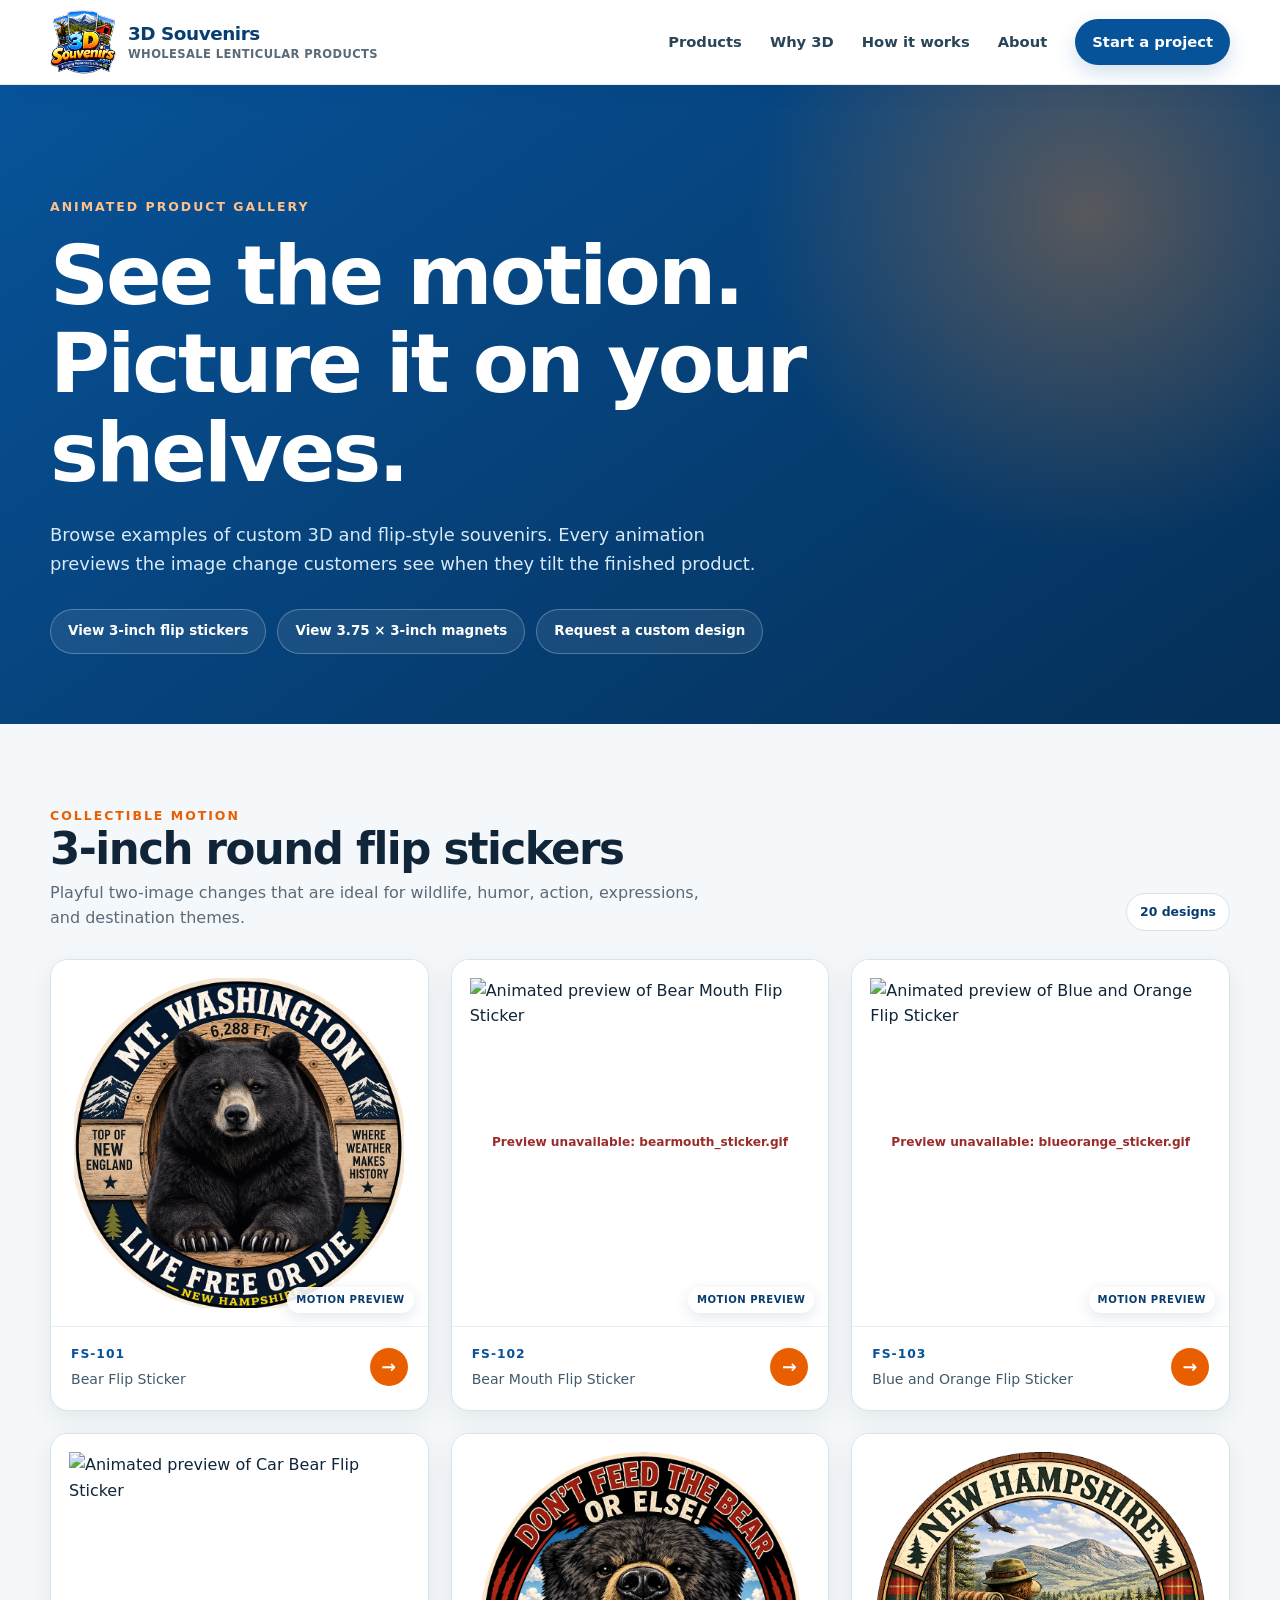
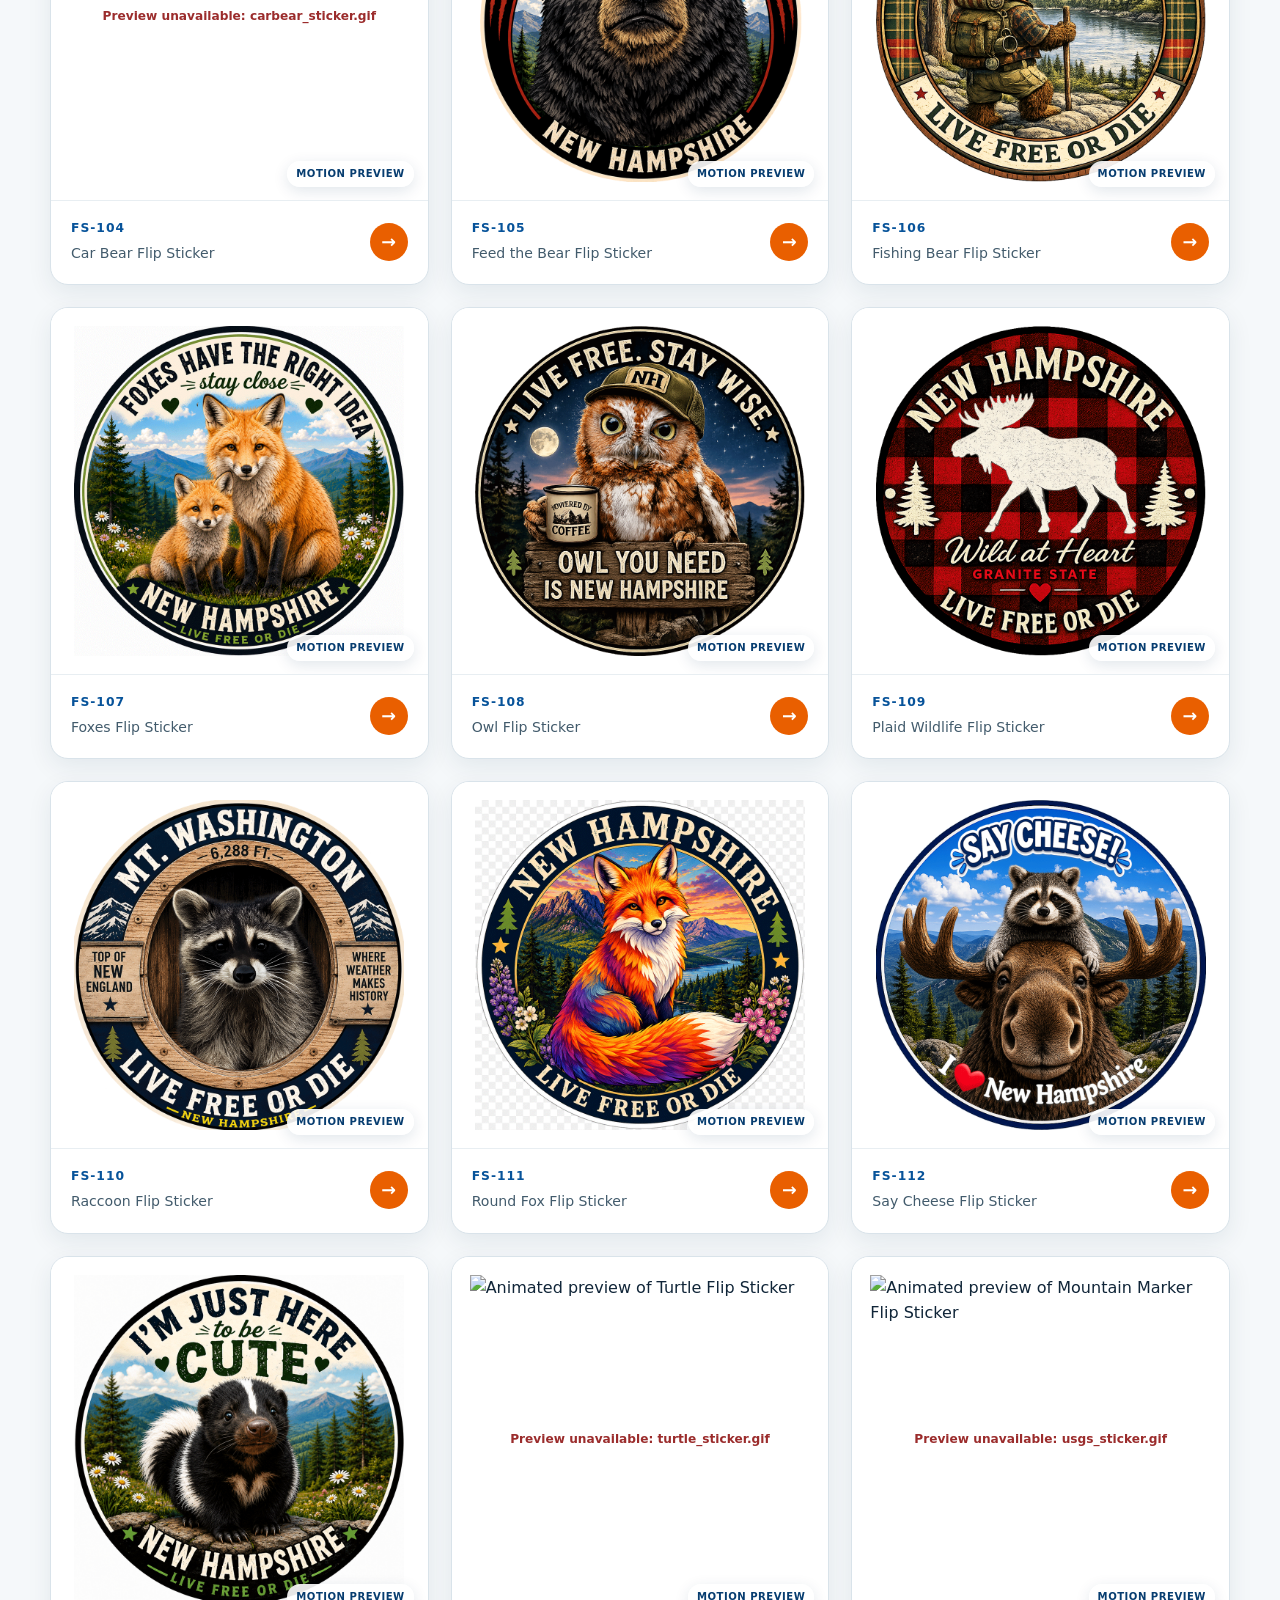
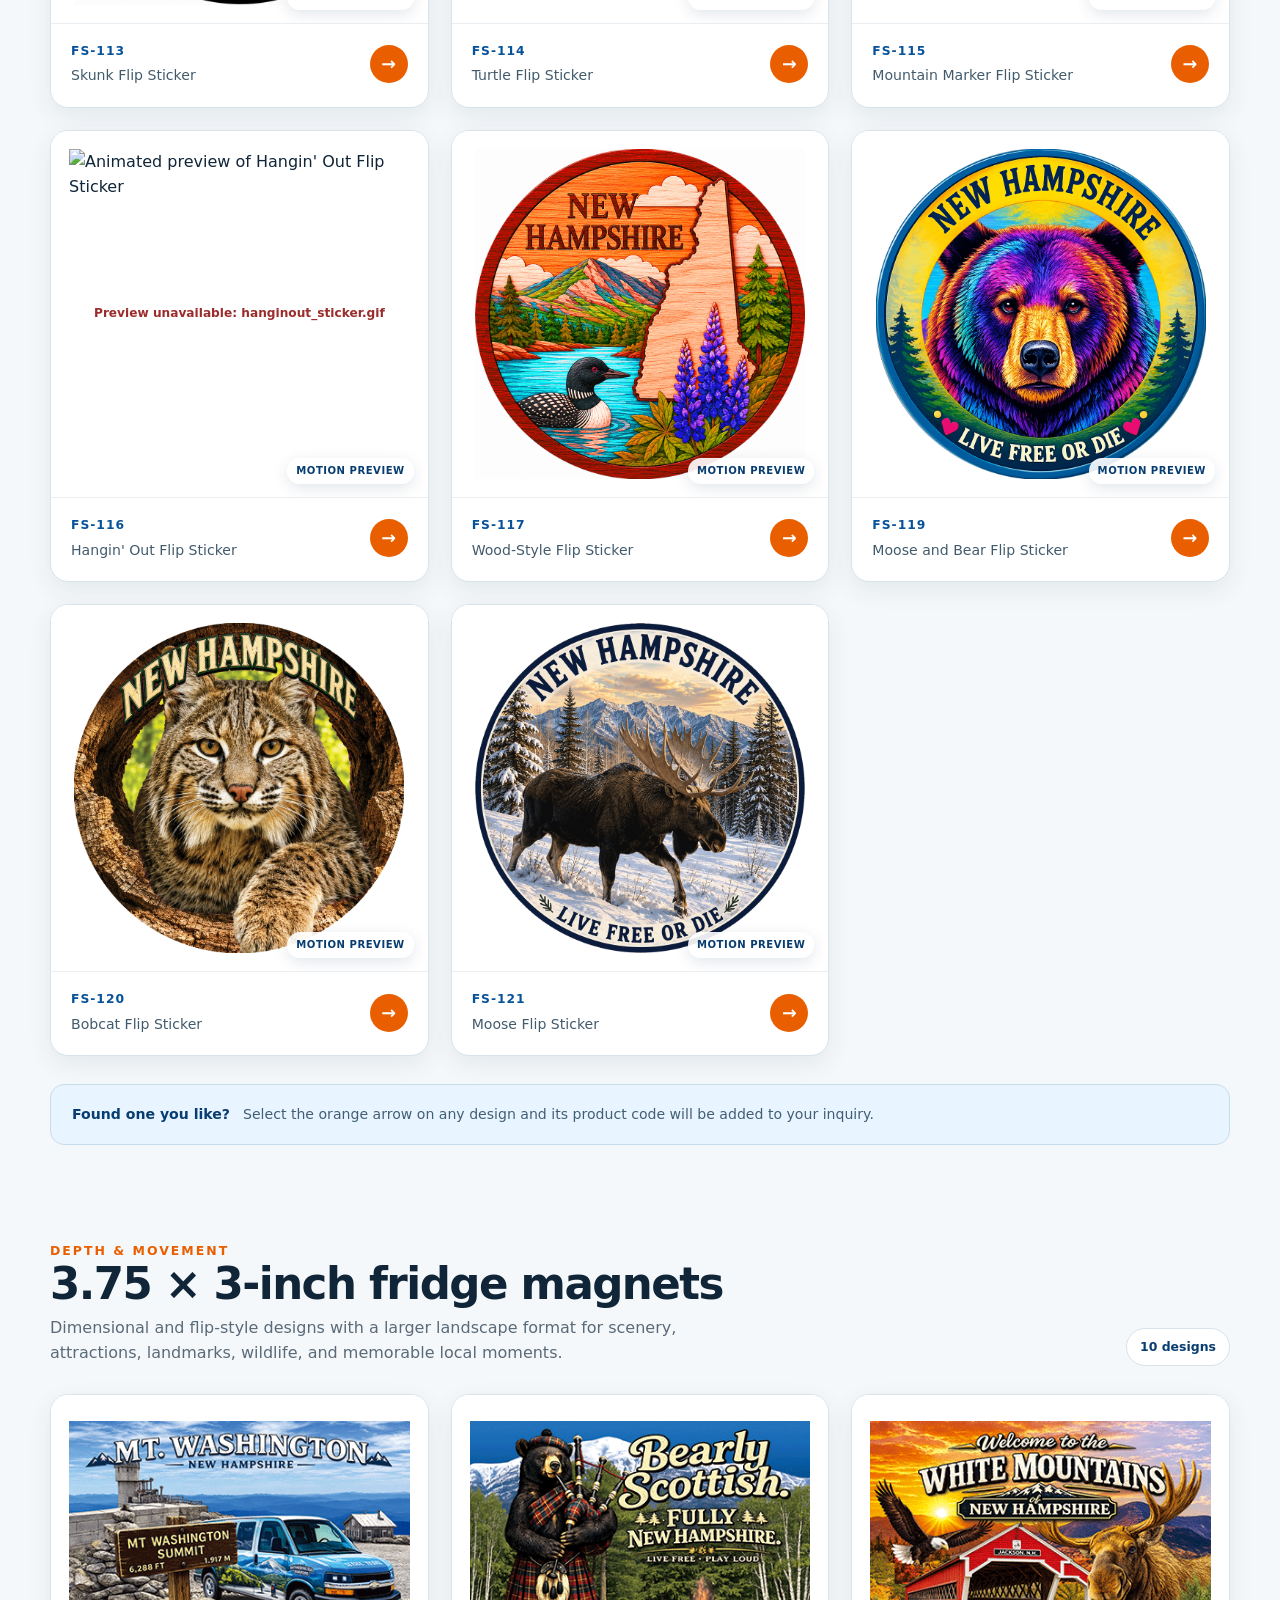
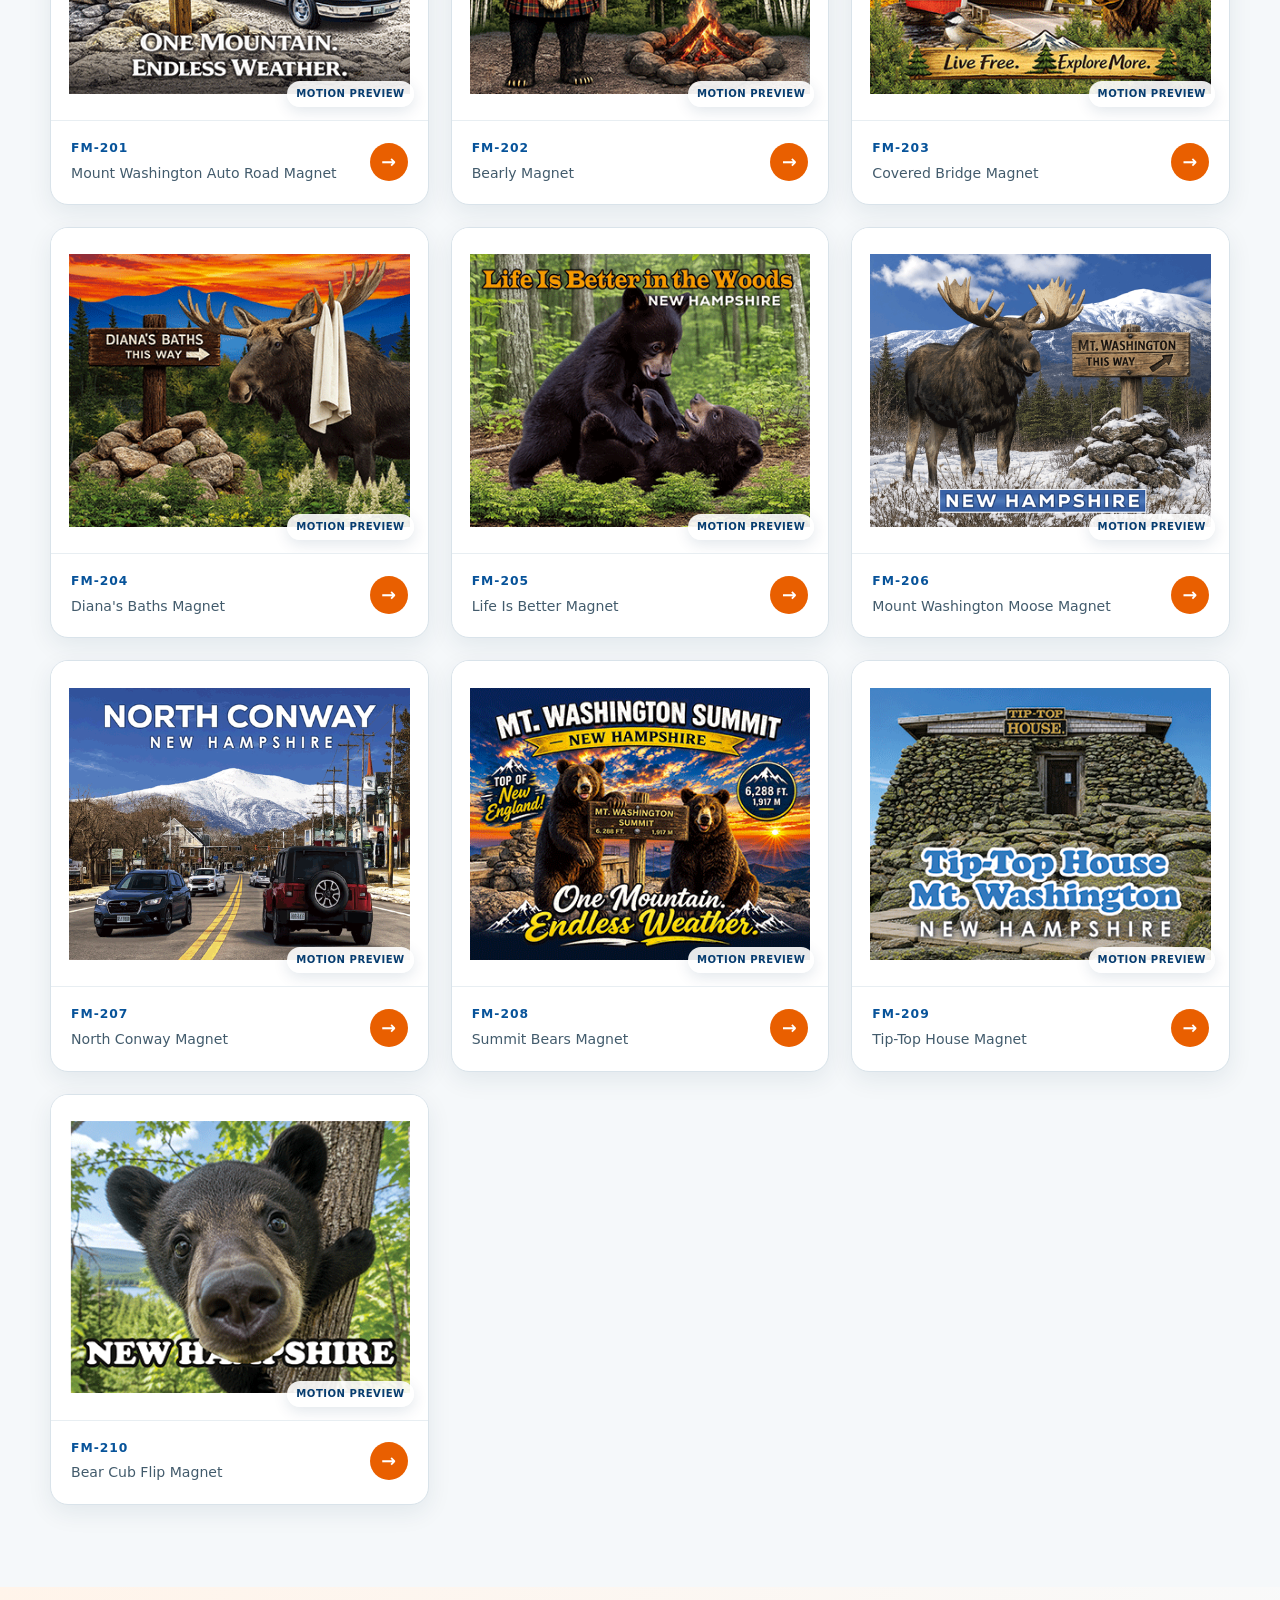
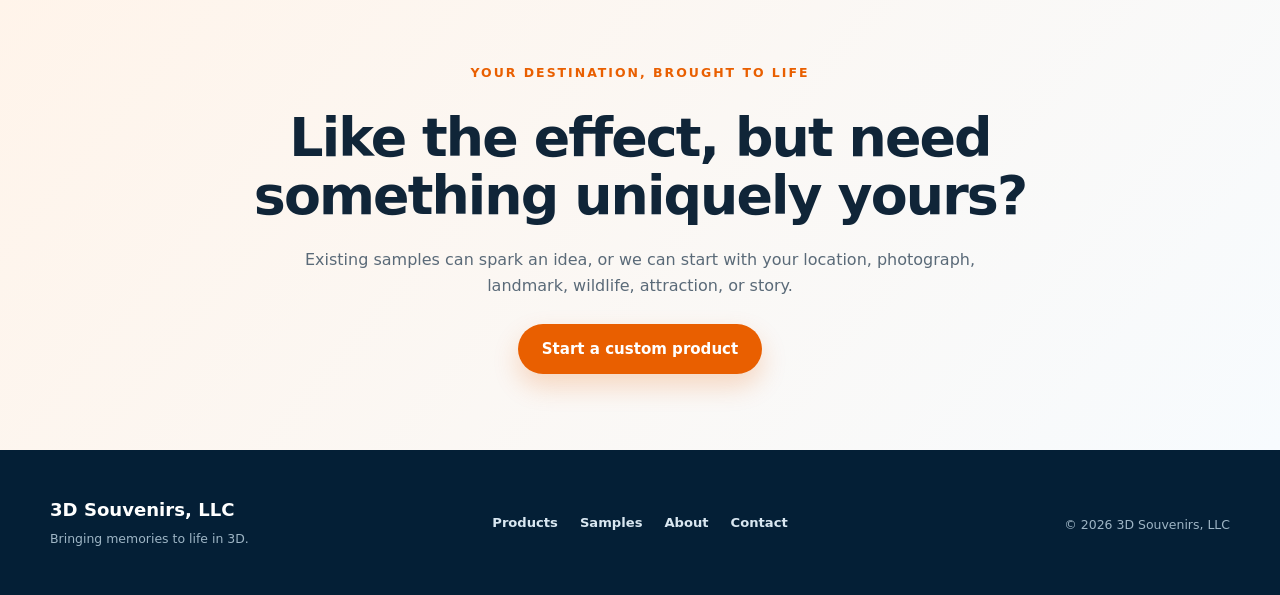
==== samples/index.html @ 34abf89d "Add moose_sticker.gif (FS-121) to samples gallery" ====
<!DOCTYPE html>
<html lang="en">
<head>
    <meta charset="UTF-8">
    <meta name="viewport" content="width=device-width, initial-scale=1">

    <title>3D Magnet &amp; Flip Sticker Samples | 3D Souvenirs</title>
    <meta
        name="description"
        content="Browse animated examples of custom 3D lenticular fridge magnets and round flip stickers created for gift shops, attractions, and destinations."
    >
    <link rel="canonical" href="https://3dsouvenirs.com/samples/">
    <meta name="theme-color" content="#07539a">

    <meta property="og:type" content="website">
    <meta property="og:title" content="3D Magnet &amp; Flip Sticker Samples">
    <meta
        property="og:description"
        content="Explore animated lenticular souvenir designs and find inspiration for your gift shop, attraction, or destination."
    >
    <meta property="og:url" content="https://3dsouvenirs.com/samples/">
    <meta property="og:image" content="https://3dsouvenirs.com/samples/say_cheese_sticker.gif">
    <meta property="og:site_name" content="3D Souvenirs">

    <link rel="icon" href="/3DSouvenirs.png" type="image/png">
    <link rel="stylesheet" href="/assets/site.css">
    <script src="/assets/site.js" defer></script>

    <!-- Google tag (gtag.js) -->
    <script async src="https://www.googletagmanager.com/gtag/js?id=G-2M84R3ZYTQ"></script>
    <script>
        window.dataLayer = window.dataLayer || [];
        function gtag(){dataLayer.push(arguments);}    
        gtag("js", new Date());
        gtag("config", "G-2M84R3ZYTQ");
    </script>
</head>

<body>
    <a class="skip-link" href="#main-content">Skip to main content</a>

    <header class="site-header">
        <div class="shell header-inner">
            <a class="brand" href="/" aria-label="3D Souvenirs home">
                <img
                    class="brand-logo"
                    src="/3DSouvenirs.png"
                    width="500"
                    height="482"
                    alt=""
                >
                <span class="brand-copy">
                    <strong>3D Souvenirs</strong>
                    <span>Wholesale lenticular products</span>
                </span>
            </a>

            <button
                class="menu-toggle"
                type="button"
                aria-expanded="false"
                aria-controls="site-navigation"
            >
                <span class="menu-toggle-label">Menu</span>
                <span class="menu-lines" aria-hidden="true"></span>
            </button>

            <nav class="site-nav" id="site-navigation" aria-label="Primary navigation">
                <a href="/#products">Products</a>
                <a href="/#why-3d">Why 3D</a>
                <a href="/#process">How it works</a>
                <a href="/#about">About</a>
                <a class="nav-cta" href="/#contact">Start a project</a>
            </nav>
        </div>
    </header>

    <main id="main-content">
        <section class="gallery-hero">
            <div class="shell">
                <p class="eyebrow">Animated product gallery</p>
                <h1>See the motion. Picture it on your shelves.</h1>
                <p>
                    Browse examples of custom 3D and flip-style souvenirs.
                    Every animation previews the image change customers see when
                    they tilt the finished product.
                </p>
                <nav class="gallery-jump" aria-label="Jump to a product category">
                    <a href="#stickers">View 3-inch flip stickers</a>
                    <a href="#magnets">View 3.75 × 3-inch magnets</a>
                    <a href="/#contact">Request a custom design</a>
                </nav>
            </div>
        </section>

        <section class="gallery-section" id="stickers" aria-labelledby="stickers-title">
            <div class="shell">
                <div class="gallery-section-heading">
                    <div>
                        <p class="eyebrow">Collectible motion</p>
                        <h2 id="stickers-title">3-inch round flip stickers</h2>
                        <p>
                            Playful two-image changes that are ideal for wildlife,
                            humor, action, expressions, and destination themes.
                        </p>
                    </div>
                    <span class="gallery-count">20 designs</span>
                </div>

                <div class="gallery-grid" data-gallery="stickers"></div>

                <p class="gallery-note">
                    <strong>Found one you like?</strong>
                    Select the orange arrow on any design and its product code
                    will be added to your inquiry.
                </p>
            </div>
        </section>

        <section class="gallery-section" id="magnets" aria-labelledby="magnets-title">
            <div class="shell">
                <div class="gallery-section-heading">
                    <div>
                        <p class="eyebrow">Depth &amp; movement</p>
                        <h2 id="magnets-title">3.75 × 3-inch fridge magnets</h2>
                        <p>
                            Dimensional and flip-style designs with a larger
                            landscape format for scenery, attractions, landmarks,
                            wildlife, and memorable local moments.
                        </p>
                    </div>
                    <span class="gallery-count">10 designs</span>
                </div>

                <div class="gallery-grid" data-gallery="magnets"></div>
            </div>
        </section>

        <section class="gallery-cta">
            <div class="shell">
                <p class="eyebrow">Your destination, brought to life</p>
                <h2>Like the effect, but need something uniquely yours?</h2>
                <p>
                    Existing samples can spark an idea, or we can start with your
                    location, photograph, landmark, wildlife, attraction, or story.
                </p>
                <a class="button button-primary" href="/#contact">
                    Start a custom product
                </a>
            </div>
        </section>
    </main>

    <footer class="site-footer">
        <div class="shell footer-grid">
            <div>
                <a class="footer-brand" href="/">3D Souvenirs, LLC</a>
                <p>Bringing memories to life in 3D.</p>
            </div>
            <nav aria-label="Footer navigation">
                <a href="/#products">Products</a>
                <a href="/samples/">Samples</a>
                <a href="/#about">About</a>
                <a href="/#contact">Contact</a>
            </nav>
            <p class="copyright">
                © <span data-current-year>2026</span> 3D Souvenirs, LLC
            </p>
        </div>
    </footer>

    <script>
    const galleries = {
        stickers: [
            ["FS-101", "Bear Flip Sticker", "bear_sticker.gif"],
            ["FS-102", "Bear Mouth Flip Sticker", "bearmouth_sticker.gif"],
            ["FS-103", "Blue and Orange Flip Sticker", "blueorange_sticker.gif"],
            ["FS-104", "Car Bear Flip Sticker", "carbear_sticker.gif"],
            ["FS-105", "Feed the Bear Flip Sticker", "feedthebear_sticker.gif"],
            ["FS-106", "Fishing Bear Flip Sticker", "fishingbear_sticker.gif"],
            ["FS-107", "Foxes Flip Sticker", "foxes_stickers.gif"],
            ["FS-108", "Owl Flip Sticker", "owl_sticker.gif"],
            ["FS-109", "Plaid Wildlife Flip Sticker", "plaid_stickers.gif"],
            ["FS-110", "Raccoon Flip Sticker", "raccoon_sticker.gif"],
            ["FS-111", "Round Fox Flip Sticker", "roundfox_sticker.gif"],
            ["FS-112", "Say Cheese Flip Sticker", "say_cheese_sticker.gif"],
            ["FS-113", "Skunk Flip Sticker", "skunk_stickers.gif"],
            ["FS-114", "Turtle Flip Sticker", "turtle_sticker.gif"],
            ["FS-115", "Mountain Marker Flip Sticker", "usgs_sticker.gif"],
            ["FS-116", "Hangin' Out Flip Sticker", "hanginout_sticker.gif"],
            ["FS-117", "Wood-Style Flip Sticker", "wood_sticker.gif"],
            ["FS-119", "Moose and Bear Flip Sticker", "moose_bear.gif"],
            ["FS-120", "Bobcat Flip Sticker", "bobcat_sticker.gif"],
            ["FS-121", "Moose Flip Sticker", "moose_sticker.gif"]
        ],
        magnets: [
            ["FM-201", "Mount Washington Auto Road Magnet", "auto_road.gif"],
            ["FM-202", "Bearly Magnet", "bearly.gif"],
            ["FM-203", "Covered Bridge Magnet", "covered_bridge.gif"],
            ["FM-204", "Diana's Baths Magnet", "dianas_baths.gif"],
            ["FM-205", "Life Is Better Magnet", "life_is_better.gif"],
            ["FM-206", "Mount Washington Moose Magnet", "moose_washington.gif"],
            ["FM-207", "North Conway Magnet", "north_conway.gif"],
            ["FM-208", "Summit Bears Magnet", "summit_bears.gif"],
            ["FM-209", "Tip-Top House Magnet", "tiptop_house.gif"],
            ["FM-210", "Bear Cub Flip Magnet", "flip_cub.gif"]
        ]
    };

    function galleryCard([code, name, file]) {
        return `
            <article class="gallery-card">
                <div class="gallery-image">
                    <span class="image-loading" aria-live="polite">Loading preview</span>
                    <img
                        data-src="./${file}"
                        data-file="${file}"
                        width="900"
                        height="900"
                        loading="lazy"
                        decoding="async"
                        alt="Animated preview of ${name}"
                    >
                </div>
                <div class="gallery-card-info">
                    <div>
                        <div class="gallery-code">${code}</div>
                        <div class="gallery-name">${name}</div>
                    </div>
                    <a
                        class="gallery-inquire"
                        href="/?design=${encodeURIComponent(code)}#contact"
                        aria-label="Ask about ${code}, ${name}"
                        title="Ask about this design"
                    >→</a>
                </div>
            </article>
        `;
    }

    Object.entries(galleries).forEach(([galleryName, products]) => {
        const gallery = document.querySelector(`[data-gallery="${galleryName}"]`);
        if (gallery) {
            gallery.innerHTML = products.map(galleryCard).join("");
        }
    });

    const lazyImages = Array.from(document.querySelectorAll("img[data-src]"));

    function loadImage(image) {
        const container = image.closest(".gallery-image");
        const loadingLabel = container.querySelector(".image-loading");

        image.addEventListener("load", () => {
            image.classList.add("is-loaded");
            if (loadingLabel) loadingLabel.remove();
        }, { once: true });

        image.addEventListener("error", () => {
            container.classList.add("has-error");
            if (loadingLabel) {
                loadingLabel.textContent = `Preview unavailable: ${image.dataset.file}`;
            }
        }, { once: true });

        image.src = image.dataset.src;
        image.removeAttribute("data-src");
    }

    if ("IntersectionObserver" in window) {
        const imageObserver = new IntersectionObserver((entries, observer) => {
            entries.forEach((entry) => {
                if (!entry.isIntersecting) return;
                loadImage(entry.target);
                observer.unobserve(entry.target);
            });
        }, {
            rootMargin: "260px 0px"
        });

        lazyImages.forEach((image) => imageObserver.observe(image));
    } else {
        lazyImages.forEach(loadImage);
    }
    </script>
</body>
</html>
---- assets/site.css ----
:root {
    --blue-950: #052f57;
    --blue-900: #073d70;
    --blue-800: #07539a;
    --blue-700: #0b67ba;
    --blue-100: #e8f4ff;
    --orange-600: #e95f00;
    --orange-500: #fb750c;
    --orange-100: #fff0e3;
    --ink: #102538;
    --muted: #5a6a78;
    --line: #d9e3ea;
    --paper: #ffffff;
    --canvas: #f5f8fa;
    --success: #1f815c;
    --shadow-sm: 0 8px 24px rgba(7, 46, 80, 0.08);
    --shadow-md: 0 20px 60px rgba(4, 39, 70, 0.14);
    --radius-sm: 12px;
    --radius-md: 22px;
    --radius-lg: 34px;
    --shell: 1180px;
}

*,
*::before,
*::after {
    box-sizing: border-box;
}

html {
    scroll-behavior: smooth;
    scroll-padding-top: 100px;
}

body {
    margin: 0;
    color: var(--ink);
    background: var(--paper);
    font-family:
        Inter, ui-sans-serif, system-ui, -apple-system, BlinkMacSystemFont,
        "Segoe UI", sans-serif;
    font-size: 16px;
    line-height: 1.6;
    text-rendering: optimizeLegibility;
}

body.menu-open {
    overflow: hidden;
}

img {
    display: block;
    max-width: 100%;
    height: auto;
}

a {
    color: inherit;
}

button,
input,
select,
textarea {
    font: inherit;
}

button,
a {
    -webkit-tap-highlight-color: transparent;
}

button:focus-visible,
a:focus-visible,
input:focus-visible,
select:focus-visible,
textarea:focus-visible {
    outline: 3px solid rgba(251, 117, 12, 0.45);
    outline-offset: 3px;
}

h1,
h2,
h3,
p {
    margin-top: 0;
}

h1,
h2,
h3 {
    color: var(--ink);
    font-weight: 800;
    letter-spacing: -0.035em;
    line-height: 1.08;
}

h1 {
    max-width: 770px;
    margin-bottom: 24px;
    font-size: clamp(2.8rem, 6.4vw, 5.4rem);
}

.hero h1 {
    font-size: clamp(2.6rem, 5.8vw, 5rem);
}

h2 {
    margin-bottom: 22px;
    font-size: clamp(2.1rem, 4.2vw, 3.8rem);
}

h3 {
    margin-bottom: 12px;
    font-size: 1.35rem;
}

p {
    color: var(--muted);
}

.shell {
    width: min(calc(100% - 40px), var(--shell));
    margin-inline: auto;
}

.skip-link {
    position: fixed;
    z-index: 1000;
    top: 12px;
    left: 12px;
    padding: 10px 16px;
    border-radius: 8px;
    color: var(--paper);
    background: var(--blue-950);
    transform: translateY(-160%);
    transition: transform 160ms ease;
}

.skip-link:focus {
    transform: translateY(0);
}

.site-header {
    position: sticky;
    z-index: 100;
    top: 0;
    border-bottom: 1px solid rgba(9, 75, 132, 0.1);
    background: rgba(255, 255, 255, 0.94);
    box-shadow: 0 6px 24px rgba(4, 42, 74, 0.04);
    backdrop-filter: blur(16px);
}

.header-inner {
    position: relative;
    display: flex;
    min-height: 84px;
    align-items: center;
    justify-content: space-between;
    gap: 28px;
}

.brand {
    display: inline-flex;
    min-width: 210px;
    align-items: center;
    gap: 12px;
    text-decoration: none;
}

.brand-logo {
    width: 66px;
    height: 64px;
    object-fit: contain;
}

.brand-copy {
    display: flex;
    flex-direction: column;
    line-height: 1.15;
}

.brand-copy strong {
    color: var(--blue-900);
    font-size: 1.15rem;
    letter-spacing: -0.025em;
}

.brand-copy span {
    margin-top: 4px;
    color: var(--muted);
    font-size: 0.72rem;
    font-weight: 700;
    letter-spacing: 0.035em;
    text-transform: uppercase;
}

.site-nav {
    display: flex;
    align-items: center;
    gap: 28px;
}

.site-nav a {
    position: relative;
    color: #294557;
    font-size: 0.92rem;
    font-weight: 750;
    text-decoration: none;
}

.site-nav a:not(.nav-cta)::after {
    position: absolute;
    right: 0;
    bottom: -7px;
    left: 0;
    height: 2px;
    content: "";
    background: var(--orange-500);
    transform: scaleX(0);
    transform-origin: right;
    transition: transform 180ms ease;
}

.site-nav a:not(.nav-cta):hover::after {
    transform: scaleX(1);
    transform-origin: left;
}

.site-nav .nav-cta {
    padding: 11px 17px;
    border-radius: 999px;
    color: var(--paper);
    background: var(--blue-800);
    box-shadow: 0 8px 20px rgba(7, 83, 154, 0.18);
    transition:
        background 180ms ease,
        transform 180ms ease;
}

.site-nav .nav-cta:hover {
    background: var(--orange-600);
    transform: translateY(-2px);
}

.menu-toggle {
    display: none;
    border: 0;
    color: var(--blue-900);
    background: transparent;
    cursor: pointer;
}

.hero {
    position: relative;
    overflow: hidden;
    padding: clamp(70px, 9vw, 120px) 0 94px;
    background:
        radial-gradient(circle at 10% 15%, rgba(137, 207, 255, 0.34), transparent 26%),
        radial-gradient(circle at 93% 12%, rgba(255, 171, 85, 0.28), transparent 26%),
        linear-gradient(145deg, #f8fcff 0%, #edf6ff 48%, #fff9f3 100%);
}

.hero::after {
    position: absolute;
    right: -160px;
    bottom: -245px;
    width: 620px;
    height: 620px;
    border: 80px solid rgba(8, 91, 165, 0.05);
    border-radius: 50%;
    content: "";
}

.hero-grid {
    position: relative;
    z-index: 1;
    display: grid;
    grid-template-columns: minmax(0, 1.12fr) minmax(360px, 0.88fr);
    align-items: center;
    gap: clamp(45px, 7vw, 90px);
}

.eyebrow {
    margin-bottom: 15px;
    color: var(--orange-600);
    font-size: 0.78rem;
    font-weight: 850;
    letter-spacing: 0.16em;
    text-transform: uppercase;
}

.hero-intro {
    max-width: 690px;
    margin-bottom: 30px;
    color: #40586a;
    font-size: clamp(1.08rem, 1.7vw, 1.3rem);
    line-height: 1.7;
}

.button-row {
    display: flex;
    flex-wrap: wrap;
    gap: 13px;
}

.button {
    display: inline-flex;
    min-height: 50px;
    align-items: center;
    justify-content: center;
    padding: 12px 22px;
    border: 2px solid transparent;
    border-radius: 999px;
    font-size: 0.94rem;
    font-weight: 800;
    line-height: 1.2;
    text-align: center;
    text-decoration: none;
    cursor: pointer;
    transition:
        border-color 180ms ease,
        background 180ms ease,
        box-shadow 180ms ease,
        color 180ms ease,
        transform 180ms ease;
}

.button:hover {
    transform: translateY(-2px);
}

.button-primary {
    color: var(--paper);
    background: var(--orange-600);
    box-shadow: 0 12px 26px rgba(233, 95, 0, 0.22);
}

.button-primary:hover {
    background: #cf5100;
    box-shadow: 0 16px 30px rgba(213, 83, 0, 0.28);
}

.button-secondary {
    border-color: rgba(7, 83, 154, 0.18);
    color: var(--blue-900);
    background: rgba(255, 255, 255, 0.66);
}

.button-secondary:hover {
    border-color: var(--blue-700);
    background: var(--paper);
}

.button-outline {
    border-color: var(--blue-800);
    color: var(--blue-800);
    background: transparent;
}

.button-outline:hover {
    color: var(--paper);
    background: var(--blue-800);
}

.hero-note {
    display: flex;
    margin: 24px 0 0;
    align-items: center;
    flex-wrap: wrap;
    gap: 8px;
    color: #577083;
    font-size: 0.88rem;
    font-weight: 650;
}

.hero-visual {
    position: relative;
}

.hero-visual::before {
    position: absolute;
    top: 8%;
    right: -8%;
    width: 72%;
    height: 72%;
    border-radius: 50%;
    content: "";
    background: var(--orange-500);
    filter: blur(70px);
    opacity: 0.17;
}

.motion-card {
    position: relative;
    z-index: 1;
    overflow: hidden;
    padding: 16px;
    border: 1px solid rgba(255, 255, 255, 0.25);
    border-radius: var(--radius-lg);
    background:
        linear-gradient(150deg, rgba(10, 96, 173, 0.98), rgba(4, 42, 78, 0.99));
    box-shadow: 0 30px 80px rgba(4, 45, 82, 0.28);
    transform: rotate(1.5deg);
}

.motion-card-topline {
    display: flex;
    padding: 2px 5px 14px;
    align-items: center;
    gap: 8px;
    color: #dcefff;
    font-size: 0.72rem;
    font-weight: 800;
    letter-spacing: 0.13em;
    text-transform: uppercase;
}

.live-dot {
    width: 8px;
    height: 8px;
    border-radius: 50%;
    background: #62e6ae;
    box-shadow: 0 0 0 5px rgba(98, 230, 174, 0.14);
}

.motion-frame {
    overflow: hidden;
    border: 8px solid var(--paper);
    border-radius: 21px;
    background: var(--paper);
    box-shadow: 0 14px 28px rgba(0, 24, 48, 0.22);
}

.motion-frame img {
    width: 100%;
    aspect-ratio: 29 / 22.5;
    object-fit: contain;
}

.motion-features {
    display: grid;
    padding: 14px 5px 3px;
    grid-template-columns: repeat(3, 1fr);
    gap: 8px;
    color: #e7f5ff;
    font-size: 0.72rem;
    font-weight: 700;
    text-align: center;
}

.motion-features span {
    padding: 7px 4px;
    border: 1px solid rgba(255, 255, 255, 0.15);
    border-radius: 999px;
    background: rgba(255, 255, 255, 0.08);
}

.spec-strip {
    position: relative;
    z-index: 2;
    border-bottom: 1px solid var(--line);
    background: var(--paper);
    box-shadow: var(--shadow-sm);
}

.spec-grid {
    display: grid;
    grid-template-columns: repeat(4, 1fr);
}

.spec-grid > div {
    display: flex;
    min-height: 108px;
    padding: 22px 30px;
    flex-direction: column;
    justify-content: center;
    border-right: 1px solid var(--line);
}

.spec-grid > div:first-child {
    border-left: 1px solid var(--line);
}

.spec-grid strong {
    color: var(--blue-900);
    font-size: 1.03rem;
}

.spec-grid span {
    color: var(--muted);
    font-size: 0.84rem;
}

.section {
    padding: clamp(84px, 10vw, 132px) 0;
}

.section-heading {
    max-width: 760px;
    margin-bottom: 48px;
}

.section-heading > p:not(.eyebrow) {
    max-width: 700px;
    margin-bottom: 0;
    font-size: 1.08rem;
}

.section-dark {
    position: relative;
    overflow: hidden;
    color: var(--paper);
    background:
        radial-gradient(circle at 90% 20%, rgba(18, 126, 213, 0.38), transparent 33%),
        linear-gradient(145deg, var(--blue-950), #06233d);
}

.section-dark::after {
    position: absolute;
    right: -150px;
    bottom: -250px;
    width: 640px;
    height: 640px;
    border: 1px solid rgba(255, 255, 255, 0.08);
    border-radius: 50%;
    box-shadow:
        0 0 0 70px rgba(255, 255, 255, 0.025),
        0 0 0 140px rgba(255, 255, 255, 0.018);
    content: "";
}

.section-heading-light {
    position: relative;
    z-index: 1;
}

.section-heading-light h2,
.section-heading-light p:not(.eyebrow) {
    color: var(--paper);
}

.section-heading-light p:not(.eyebrow) {
    opacity: 0.76;
}

.product-grid {
    display: grid;
    grid-template-columns: repeat(3, minmax(0, 1fr));
    gap: 24px;
}

.product-card {
    position: relative;
    display: flex;
    min-width: 0;
    overflow: hidden;
    flex-direction: column;
    border: 1px solid var(--line);
    border-radius: var(--radius-md);
    background: var(--paper);
    box-shadow: var(--shadow-sm);
    transition:
        border-color 200ms ease,
        box-shadow 200ms ease,
        transform 200ms ease;
}

.product-card:hover {
    border-color: #bad7ec;
    box-shadow: var(--shadow-md);
    transform: translateY(-6px);
}

.product-number {
    position: absolute;
    z-index: 2;
    top: 14px;
    right: 14px;
    display: grid;
    width: 40px;
    height: 40px;
    border: 1px solid rgba(255, 255, 255, 0.66);
    border-radius: 50%;
    place-items: center;
    color: var(--paper);
    background: rgba(5, 47, 87, 0.76);
    font-size: 0.72rem;
    font-weight: 800;
    backdrop-filter: blur(8px);
}

.product-image,
.postcard-visual {
    display: grid;
    min-height: 280px;
    padding: 22px;
    place-items: center;
    background:
        linear-gradient(135deg, #e7f5ff, #f8fbfd 46%, #fff1e5);
}

.product-image img {
    width: min(100%, 246px);
    max-height: 245px;
    object-fit: contain;
    filter: drop-shadow(0 16px 17px rgba(7, 61, 104, 0.16));
}

.product-image.landscape img {
    width: min(100%, 315px);
}

.product-card-copy {
    display: flex;
    padding: 28px 28px 31px;
    flex: 1;
    flex-direction: column;
}

.product-card-copy p {
    margin-bottom: 21px;
}

.product-card-copy .product-kicker {
    margin-bottom: 8px;
    color: var(--orange-600);
    font-size: 0.73rem;
    font-weight: 850;
    letter-spacing: 0.1em;
    text-transform: uppercase;
}

.product-card-copy .text-link {
    margin-top: auto;
}

.text-link {
    color: var(--blue-800);
    font-size: 0.92rem;
    font-weight: 800;
    text-decoration: none;
}

.text-link span {
    display: inline-block;
    transition: transform 160ms ease;
}

.text-link:hover span {
    transform: translateX(4px);
}

.postcard-visual {
    grid-template-columns: 1.45fr 0.65fr;
    gap: 12px;
}

.postcard-scene,
.postcard-lines {
    height: 190px;
    border: 7px solid var(--paper);
    border-radius: 8px;
    box-shadow: 0 15px 35px rgba(7, 61, 104, 0.17);
}

.postcard-scene {
    display: flex;
    padding: 18px;
    flex-direction: column;
    justify-content: flex-end;
    color: var(--paper);
    background:
        linear-gradient(0deg, rgba(4, 35, 63, 0.75), transparent 75%),
        radial-gradient(circle at 68% 22%, #ffd668 0 10%, transparent 10.5%),
        linear-gradient(150deg, #c3e9ff 0 41%, #4d95c8 42% 51%, #1d6d8e 52% 62%, #346c38 63%);
    transform: rotate(-2deg);
}

.postcard-scene span {
    font-size: 0.58rem;
    font-weight: 800;
    letter-spacing: 0.14em;
}

.postcard-scene strong {
    font-size: 1.4rem;
    line-height: 1;
}

.postcard-lines {
    display: flex;
    padding: 42px 12px 20px;
    flex-direction: column;
    gap: 14px;
    background: var(--paper);
    transform: rotate(2deg);
}

.postcard-lines::before {
    width: 42px;
    height: 34px;
    margin: -26px 0 4px auto;
    border: 2px solid #b8c6cf;
    content: "";
}

.postcard-lines i {
    display: block;
    height: 2px;
    background: #c9d4db;
}

.benefit-grid {
    position: relative;
    z-index: 1;
    display: grid;
    grid-template-columns: repeat(4, minmax(0, 1fr));
    gap: 20px;
}

.benefit-grid article {
    min-height: 270px;
    padding: 28px;
    border: 1px solid rgba(255, 255, 255, 0.12);
    border-radius: var(--radius-md);
    background: rgba(255, 255, 255, 0.055);
    backdrop-filter: blur(8px);
}

.benefit-grid h3 {
    color: var(--paper);
}

.benefit-grid p {
    margin: 0;
    color: #c3d6e5;
    font-size: 0.94rem;
}

.benefit-icon {
    display: grid;
    width: 48px;
    height: 48px;
    margin-bottom: 28px;
    border-radius: 14px;
    place-items: center;
    color: var(--paper);
    background: var(--orange-600);
    font-size: 1.35rem;
    font-weight: 800;
}

.featured-section {
    background: var(--canvas);
}

.split-heading {
    display: flex;
    max-width: none;
    align-items: end;
    justify-content: space-between;
    gap: 30px;
}

.split-heading > div {
    max-width: 740px;
}

.split-heading h2 {
    margin-bottom: 0;
}

.featured-grid {
    display: grid;
    grid-template-columns: repeat(3, minmax(0, 1fr));
    gap: 24px;
}

.featured-grid figure {
    margin: 0;
}

.featured-grid figure > div {
    position: relative;
    overflow: hidden;
    aspect-ratio: 4 / 3;
    border: 1px solid var(--line);
    border-radius: var(--radius-md);
    background: var(--paper);
    box-shadow: var(--shadow-sm);
}

.featured-grid img {
    position: absolute;
    inset: 18px;
    width: calc(100% - 36px);
    height: calc(100% - 36px);
    object-fit: contain;
}

.featured-grid figcaption {
    padding: 14px 4px 0;
    color: var(--blue-900);
    font-size: 0.9rem;
    font-weight: 800;
}

.process-layout {
    display: grid;
    grid-template-columns: minmax(0, 0.8fr) minmax(480px, 1.2fr);
    align-items: start;
    gap: clamp(55px, 9vw, 120px);
}

.process-layout .section-heading {
    position: sticky;
    top: 120px;
    margin: 0;
}

.process-layout .button {
    margin-top: 12px;
}

.process-list {
    margin: 0;
    padding: 0;
    list-style: none;
}

.process-list li {
    display: grid;
    padding: 34px 0;
    grid-template-columns: 68px 1fr;
    gap: 24px;
    border-top: 1px solid var(--line);
}

.process-list li:last-child {
    border-bottom: 1px solid var(--line);
}

.process-list > li > span {
    display: grid;
    width: 54px;
    height: 54px;
    border-radius: 50%;
    place-items: center;
    color: var(--paper);
    background: var(--blue-800);
    font-size: 0.8rem;
    font-weight: 850;
    box-shadow: 0 10px 24px rgba(7, 83, 154, 0.2);
}

.process-list h3 {
    margin-top: 3px;
}

.process-list p {
    margin: 0;
}

.about-section {
    background:
        linear-gradient(115deg, #eaf5fd 0, #f8fbfd 48%, #fff5ec 100%);
}

.about-grid {
    display: grid;
    grid-template-columns: minmax(280px, 0.7fr) minmax(0, 1.3fr);
    align-items: center;
    gap: clamp(50px, 9vw, 110px);
}

.about-mark {
    position: relative;
    display: grid;
    min-height: 410px;
    padding: 32px;
    border: 1px solid rgba(7, 83, 154, 0.12);
    border-radius: var(--radius-lg);
    place-items: center;
    background: rgba(255, 255, 255, 0.74);
    box-shadow: var(--shadow-md);
}

.about-mark::before {
    position: absolute;
    width: 73%;
    height: 73%;
    border: 1px solid rgba(7, 83, 154, 0.12);
    border-radius: 50%;
    content: "";
}

.about-mark img {
    position: relative;
    z-index: 1;
    width: min(100%, 360px);
}

.about-grid > div:last-child > p:not(.eyebrow) {
    max-width: 680px;
    font-size: 1.04rem;
}

.about-points {
    display: flex;
    margin-top: 28px;
    flex-wrap: wrap;
    gap: 10px;
}

.about-points span {
    padding: 8px 13px;
    border: 1px solid rgba(7, 83, 154, 0.14);
    border-radius: 999px;
    color: var(--blue-900);
    background: rgba(255, 255, 255, 0.7);
    font-size: 0.79rem;
    font-weight: 800;
}

.contact-section {
    padding: clamp(84px, 10vw, 132px) 0;
    background: var(--blue-900);
}

.contact-grid {
    display: grid;
    grid-template-columns: minmax(0, 0.8fr) minmax(500px, 1.2fr);
    align-items: start;
    gap: clamp(50px, 8vw, 100px);
}

.contact-copy {
    padding-top: 30px;
}

.contact-copy h2,
.contact-copy > p:not(.eyebrow) {
    color: var(--paper);
}

.contact-copy > p:not(.eyebrow) {
    opacity: 0.77;
}

.contact-details {
    display: grid;
    margin-top: 36px;
    gap: 13px;
}

.contact-details a {
    display: flex;
    padding: 14px 0;
    align-items: center;
    gap: 18px;
    border-bottom: 1px solid rgba(255, 255, 255, 0.14);
    color: var(--paper);
    font-weight: 750;
    text-decoration: none;
}

.contact-details span {
    min-width: 52px;
    color: #9ec8e9;
    font-size: 0.7rem;
    font-weight: 850;
    letter-spacing: 0.12em;
    text-transform: uppercase;
}

.form-panel {
    padding: clamp(28px, 4vw, 46px);
    border-radius: var(--radius-lg);
    background: var(--paper);
    box-shadow: 0 24px 70px rgba(0, 19, 37, 0.32);
}

.form-row {
    display: grid;
    grid-template-columns: repeat(2, minmax(0, 1fr));
    gap: 16px;
}

.field {
    margin-bottom: 18px;
}

.field label {
    display: block;
    margin-bottom: 7px;
    color: #294455;
    font-size: 0.8rem;
    font-weight: 800;
}

.field input,
.field select,
.field textarea {
    width: 100%;
    border: 1px solid #c9d6de;
    border-radius: 11px;
    color: var(--ink);
    background: #fbfdfe;
    transition:
        border-color 160ms ease,
        box-shadow 160ms ease;
}

.field input,
.field select {
    height: 49px;
    padding: 0 13px;
}

.field textarea {
    min-height: 134px;
    padding: 12px 13px;
    resize: vertical;
}

.field input:focus,
.field select:focus,
.field textarea:focus {
    border-color: var(--blue-700);
    box-shadow: 0 0 0 4px rgba(11, 103, 186, 0.1);
}

.form-submit {
    width: 100%;
    border: 0;
}

.form-note {
    margin: 12px 0 0;
    font-size: 0.78rem;
    text-align: center;
}

.honeypot {
    position: absolute !important;
    width: 1px !important;
    height: 1px !important;
    overflow: hidden !important;
    clip: rect(0 0 0 0) !important;
    white-space: nowrap !important;
}

.site-footer {
    padding: 46px 0;
    color: #d9e7f1;
    background: #041f36;
}

.footer-grid {
    display: grid;
    grid-template-columns: 1fr auto 1fr;
    align-items: center;
    gap: 40px;
}

.footer-brand {
    color: var(--paper);
    font-size: 1.13rem;
    font-weight: 850;
    text-decoration: none;
}

.footer-grid > div p,
.copyright {
    margin: 4px 0 0;
    color: #9eb5c5;
    font-size: 0.78rem;
}

.footer-grid nav {
    display: flex;
    gap: 22px;
}

.footer-grid nav a {
    color: #d9e7f1;
    font-size: 0.82rem;
    font-weight: 700;
    text-decoration: none;
}

.footer-grid nav a:hover {
    color: var(--paper);
}

.copyright {
    text-align: right;
}

/* Sample gallery */
.gallery-hero {
    padding: clamp(68px, 9vw, 112px) 0 70px;
    color: var(--paper);
    background:
        radial-gradient(circle at 85% 20%, rgba(255, 141, 45, 0.33), transparent 28%),
        linear-gradient(145deg, var(--blue-800), var(--blue-950));
}

.gallery-hero .eyebrow {
    color: #ffc18b;
}

.gallery-hero h1 {
    max-width: 900px;
    color: var(--paper);
}

.gallery-hero p:not(.eyebrow) {
    max-width: 720px;
    margin-bottom: 30px;
    color: #d7e9f7;
    font-size: 1.12rem;
}

.gallery-jump {
    display: flex;
    flex-wrap: wrap;
    gap: 11px;
}

.gallery-jump a {
    display: inline-flex;
    min-height: 45px;
    padding: 9px 17px;
    align-items: center;
    border: 1px solid rgba(255, 255, 255, 0.26);
    border-radius: 999px;
    color: var(--paper);
    background: rgba(255, 255, 255, 0.08);
    font-size: 0.84rem;
    font-weight: 800;
    text-decoration: none;
    transition:
        background 180ms ease,
        transform 180ms ease;
}

.gallery-jump a:hover {
    background: rgba(255, 255, 255, 0.18);
    transform: translateY(-2px);
}

.gallery-section {
    padding: 82px 0;
    background: var(--canvas);
}

.gallery-section + .gallery-section {
    padding-top: 0;
}

.gallery-section-heading {
    display: flex;
    margin-bottom: 28px;
    align-items: end;
    justify-content: space-between;
    gap: 28px;
}

.gallery-section-heading h2 {
    margin-bottom: 7px;
    font-size: clamp(1.9rem, 3.4vw, 2.8rem);
}

.gallery-section-heading p {
    max-width: 650px;
    margin-bottom: 0;
}

.gallery-count {
    flex: 0 0 auto;
    padding: 8px 13px;
    border: 1px solid var(--line);
    border-radius: 999px;
    color: var(--blue-900);
    background: var(--paper);
    font-size: 0.78rem;
    font-weight: 850;
}

.gallery-grid {
    display: grid;
    grid-template-columns: repeat(3, minmax(0, 1fr));
    gap: 22px;
}

.gallery-card {
    display: flex;
    min-width: 0;
    overflow: hidden;
    flex-direction: column;
    border: 1px solid var(--line);
    border-radius: 18px;
    background: var(--paper);
    box-shadow: var(--shadow-sm);
    transition:
        border-color 180ms ease,
        box-shadow 180ms ease,
        transform 180ms ease;
}

.gallery-card:hover {
    border-color: #b5d4ea;
    box-shadow: 0 17px 42px rgba(5, 52, 92, 0.13);
    transform: translateY(-5px);
}

.gallery-image {
    position: relative;
    display: grid;
    overflow: hidden;
    min-height: 325px;
    padding: 18px;
    place-items: center;
    background: #ffffff;
}

.gallery-image::after {
    position: absolute;
    right: 14px;
    bottom: 13px;
    padding: 5px 9px;
    border-radius: 999px;
    content: "Motion preview";
    color: var(--blue-900);
    background: rgba(255, 255, 255, 0.9);
    box-shadow: 0 4px 15px rgba(5, 47, 87, 0.12);
    font-size: 0.63rem;
    font-weight: 800;
    letter-spacing: 0.05em;
    text-transform: uppercase;
}

.gallery-image img {
    width: 100%;
    max-width: 100%;
    max-height: 330px;
    object-fit: contain;
}

.gallery-image img[data-src] {
    min-height: 240px;
    opacity: 0;
}

.gallery-image img.is-loaded {
    min-height: 0;
    opacity: 1;
    transition: opacity 220ms ease;
}

.image-loading {
    position: absolute;
    display: flex;
    align-items: center;
    gap: 8px;
    color: #7890a1;
    font-size: 0.76rem;
    font-weight: 750;
}

.image-loading::before {
    width: 18px;
    height: 18px;
    border: 2px solid #d5e2ea;
    border-top-color: var(--blue-700);
    border-radius: 50%;
    content: "";
    animation: spin 700ms linear infinite;
}

.gallery-image.has-error .image-loading::before {
    display: none;
}

.gallery-image.has-error .image-loading {
    color: #9b2c2c;
}

.gallery-card-info {
    display: grid;
    padding: 18px 20px 20px;
    grid-template-columns: 1fr auto;
    align-items: center;
    gap: 16px;
    border-top: 1px solid #e8eef2;
}

.gallery-code {
    margin-bottom: 3px;
    color: var(--blue-800);
    font-size: 0.77rem;
    font-weight: 900;
    letter-spacing: 0.08em;
}

.gallery-name {
    color: #425b6c;
    font-size: 0.88rem;
}

.gallery-inquire {
    display: inline-flex;
    width: 38px;
    height: 38px;
    align-items: center;
    justify-content: center;
    border-radius: 50%;
    color: var(--paper);
    background: var(--orange-600);
    font-size: 1.1rem;
    font-weight: 800;
    text-decoration: none;
    transition:
        background 180ms ease,
        transform 180ms ease;
}

.gallery-inquire:hover {
    background: var(--blue-800);
    transform: translateX(2px);
}

.gallery-note {
    display: flex;
    margin-top: 28px;
    padding: 18px 21px;
    align-items: center;
    gap: 13px;
    border: 1px solid #c7dcea;
    border-radius: 14px;
    color: #425f72;
    background: var(--blue-100);
    font-size: 0.88rem;
}

.gallery-note strong {
    color: var(--blue-900);
}

.gallery-cta {
    padding: 76px 0;
    text-align: center;
    background: linear-gradient(130deg, #fff4ea, #f7fbfe);
}

.gallery-cta h2 {
    max-width: 780px;
    margin-inline: auto;
}

.gallery-cta p {
    max-width: 680px;
    margin: 0 auto 26px;
}

/* Thank-you page */
.thank-you-page {
    display: grid;
    min-height: calc(100vh - 84px);
    padding: 70px 0;
    place-items: center;
    background:
        radial-gradient(circle at 15% 15%, rgba(124, 205, 255, 0.32), transparent 28%),
        radial-gradient(circle at 85% 20%, rgba(251, 117, 12, 0.22), transparent 26%),
        var(--canvas);
}

.thank-you-card {
    width: min(calc(100% - 40px), 720px);
    padding: clamp(36px, 7vw, 72px);
    border: 1px solid var(--line);
    border-radius: var(--radius-lg);
    background: var(--paper);
    box-shadow: var(--shadow-md);
    text-align: center;
}

.success-mark {
    display: grid;
    width: 70px;
    height: 70px;
    margin: 0 auto 24px;
    border-radius: 50%;
    place-items: center;
    color: var(--paper);
    background: var(--success);
    font-size: 2rem;
    font-weight: 800;
}

.thank-you-card h1 {
    margin-inline: auto;
    font-size: clamp(2.4rem, 6vw, 4rem);
}

.thank-you-card p {
    max-width: 540px;
    margin: 0 auto 28px;
    font-size: 1.05rem;
}

@keyframes spin {
    to {
        transform: rotate(360deg);
    }
}

@media (max-width: 1050px) {
    .site-nav {
        gap: 18px;
    }

    .site-nav a {
        font-size: 0.86rem;
    }

    .hero-grid {
        grid-template-columns: minmax(0, 1.05fr) minmax(330px, 0.95fr);
        gap: 45px;
    }

    .benefit-grid {
        grid-template-columns: repeat(2, minmax(0, 1fr));
    }

    .benefit-grid article {
        min-height: 235px;
    }
}

@media (max-width: 900px) {
    .header-inner {
        min-height: 76px;
    }

    .brand-logo {
        width: 58px;
        height: 56px;
    }

    .menu-toggle {
        position: relative;
        z-index: 2;
        display: inline-flex;
        padding: 10px;
        align-items: center;
        gap: 10px;
    }

    .menu-toggle-label {
        font-size: 0.78rem;
        font-weight: 800;
    }

    .menu-lines,
    .menu-lines::before,
    .menu-lines::after {
        display: block;
        width: 23px;
        height: 2px;
        border-radius: 2px;
        background: currentColor;
        transition:
            top 180ms ease,
            transform 180ms ease;
    }

    .menu-lines {
        position: relative;
    }

    .menu-lines::before,
    .menu-lines::after {
        position: absolute;
        left: 0;
        content: "";
    }

    .menu-lines::before {
        top: -7px;
    }

    .menu-lines::after {
        top: 7px;
    }

    .menu-toggle[aria-expanded="true"] .menu-lines {
        background: transparent;
    }

    .menu-toggle[aria-expanded="true"] .menu-lines::before {
        top: 0;
        transform: rotate(45deg);
    }

    .menu-toggle[aria-expanded="true"] .menu-lines::after {
        top: 0;
        transform: rotate(-45deg);
    }

    .site-nav {
        position: absolute;
        top: calc(100% + 1px);
        right: -20px;
        left: -20px;
        display: none;
        padding: 20px;
        align-items: stretch;
        flex-direction: column;
        gap: 0;
        border-bottom: 1px solid var(--line);
        background: var(--paper);
        box-shadow: 0 18px 32px rgba(5, 45, 78, 0.13);
    }

    .site-nav.is-open {
        display: flex;
    }

    .site-nav a {
        padding: 13px 10px;
        font-size: 0.98rem;
    }

    .site-nav .nav-cta {
        margin-top: 9px;
        padding: 13px 17px;
        text-align: center;
    }

    .hero-grid,
    .about-grid,
    .contact-grid {
        grid-template-columns: 1fr;
    }

    .hero-copy {
        text-align: center;
    }

    .hero-copy h1,
    .hero-intro {
        margin-right: auto;
        margin-left: auto;
    }

    .button-row,
    .hero-note {
        justify-content: center;
    }

    .hero-visual {
        width: min(100%, 600px);
        margin-inline: auto;
    }

    .spec-grid {
        grid-template-columns: repeat(2, 1fr);
    }

    .spec-grid > div:first-child {
        border-left: 0;
    }

    .spec-grid > div:nth-child(2) {
        border-right: 0;
    }

    .spec-grid > div:nth-child(-n + 2) {
        border-bottom: 1px solid var(--line);
    }

    .product-grid {
        grid-template-columns: 1fr;
    }

    .product-card {
        display: grid;
        grid-template-columns: minmax(280px, 0.85fr) minmax(0, 1.15fr);
    }

    .product-card-copy {
        padding: 36px;
    }

    .process-layout {
        grid-template-columns: 1fr;
        gap: 38px;
    }

    .process-layout .section-heading {
        position: static;
    }

    .about-mark {
        width: min(100%, 500px);
        min-height: 380px;
        margin-inline: auto;
    }

    .contact-grid {
        gap: 44px;
    }

    .contact-copy {
        max-width: 650px;
        padding-top: 0;
    }

    .footer-grid {
        grid-template-columns: 1fr 1fr;
    }

    .footer-grid nav {
        justify-content: flex-end;
    }

    .copyright {
        grid-column: 1 / -1;
        text-align: left;
    }

    .gallery-grid {
        grid-template-columns: repeat(2, minmax(0, 1fr));
    }
}

@media (max-width: 680px) {
    .shell {
        width: min(calc(100% - 28px), var(--shell));
    }

    .brand {
        min-width: 0;
    }

    .brand-copy span {
        display: none;
    }

    .brand-logo {
        width: 52px;
        height: 50px;
    }

    .header-inner {
        min-height: 70px;
    }

    .site-nav {
        right: -14px;
        left: -14px;
    }

    .hero {
        padding: 62px 0 68px;
    }

    h1 {
        font-size: clamp(2.55rem, 13vw, 4rem);
    }

    .hero h1 {
        font-size: clamp(2.35rem, 12vw, 3.7rem);
    }

    h2 {
        font-size: clamp(2rem, 10vw, 3rem);
    }

    .hero-grid {
        gap: 42px;
    }

    .button-row {
        flex-direction: column;
    }

    .button-row .button {
        width: 100%;
    }

    .hero-note {
        display: block;
        text-align: center;
    }

    .hero-note span {
        display: none;
    }

    .motion-card {
        padding: 11px;
        border-radius: 24px;
        transform: none;
    }

    .motion-frame {
        border-width: 5px;
        border-radius: 16px;
    }

    .motion-features {
        grid-template-columns: 1fr;
    }

    .motion-features span:nth-child(n + 2) {
        display: none;
    }

    .spec-grid {
        grid-template-columns: 1fr;
    }

    .spec-grid > div {
        min-height: 86px;
        padding: 17px 18px;
        border-right: 0;
        border-bottom: 1px solid var(--line);
        text-align: center;
    }

    .spec-grid > div:last-child {
        border-bottom: 0;
    }

    .section {
        padding: 76px 0;
    }

    .section-heading {
        margin-bottom: 36px;
    }

    .product-card {
        display: flex;
    }

    .product-image,
    .postcard-visual {
        min-height: 255px;
    }

    .product-card-copy {
        padding: 26px 23px 28px;
    }

    .benefit-grid,
    .featured-grid {
        grid-template-columns: 1fr;
    }

    .benefit-grid article {
        min-height: 0;
    }

    .split-heading {
        align-items: stretch;
        flex-direction: column;
    }

    .split-heading .button {
        width: 100%;
    }

    .process-list li {
        padding: 28px 0;
        grid-template-columns: 52px 1fr;
        gap: 16px;
    }

    .process-list > li > span {
        width: 46px;
        height: 46px;
    }

    .about-mark {
        min-height: 310px;
        padding: 22px;
    }

    .form-panel {
        border-radius: 24px;
    }

    .form-row {
        grid-template-columns: 1fr;
        gap: 0;
    }

    .footer-grid {
        grid-template-columns: 1fr;
    }

    .footer-grid nav {
        justify-content: flex-start;
        flex-wrap: wrap;
    }

    .copyright {
        grid-column: auto;
    }

    .gallery-hero {
        padding: 62px 0;
    }

    .gallery-section {
        padding: 68px 0;
    }

    .gallery-section + .gallery-section {
        padding-top: 0;
    }

    .gallery-section-heading {
        align-items: start;
        flex-direction: column;
        gap: 14px;
    }

    .gallery-grid {
        grid-template-columns: 1fr;
    }

    .gallery-image {
        min-height: 300px;
    }
}

@media (prefers-reduced-motion: reduce) {
    *,
    *::before,
    *::after {
        scroll-behavior: auto !important;
        transition-duration: 0.01ms !important;
        animation-duration: 0.01ms !important;
        animation-iteration-count: 1 !important;
    }
}
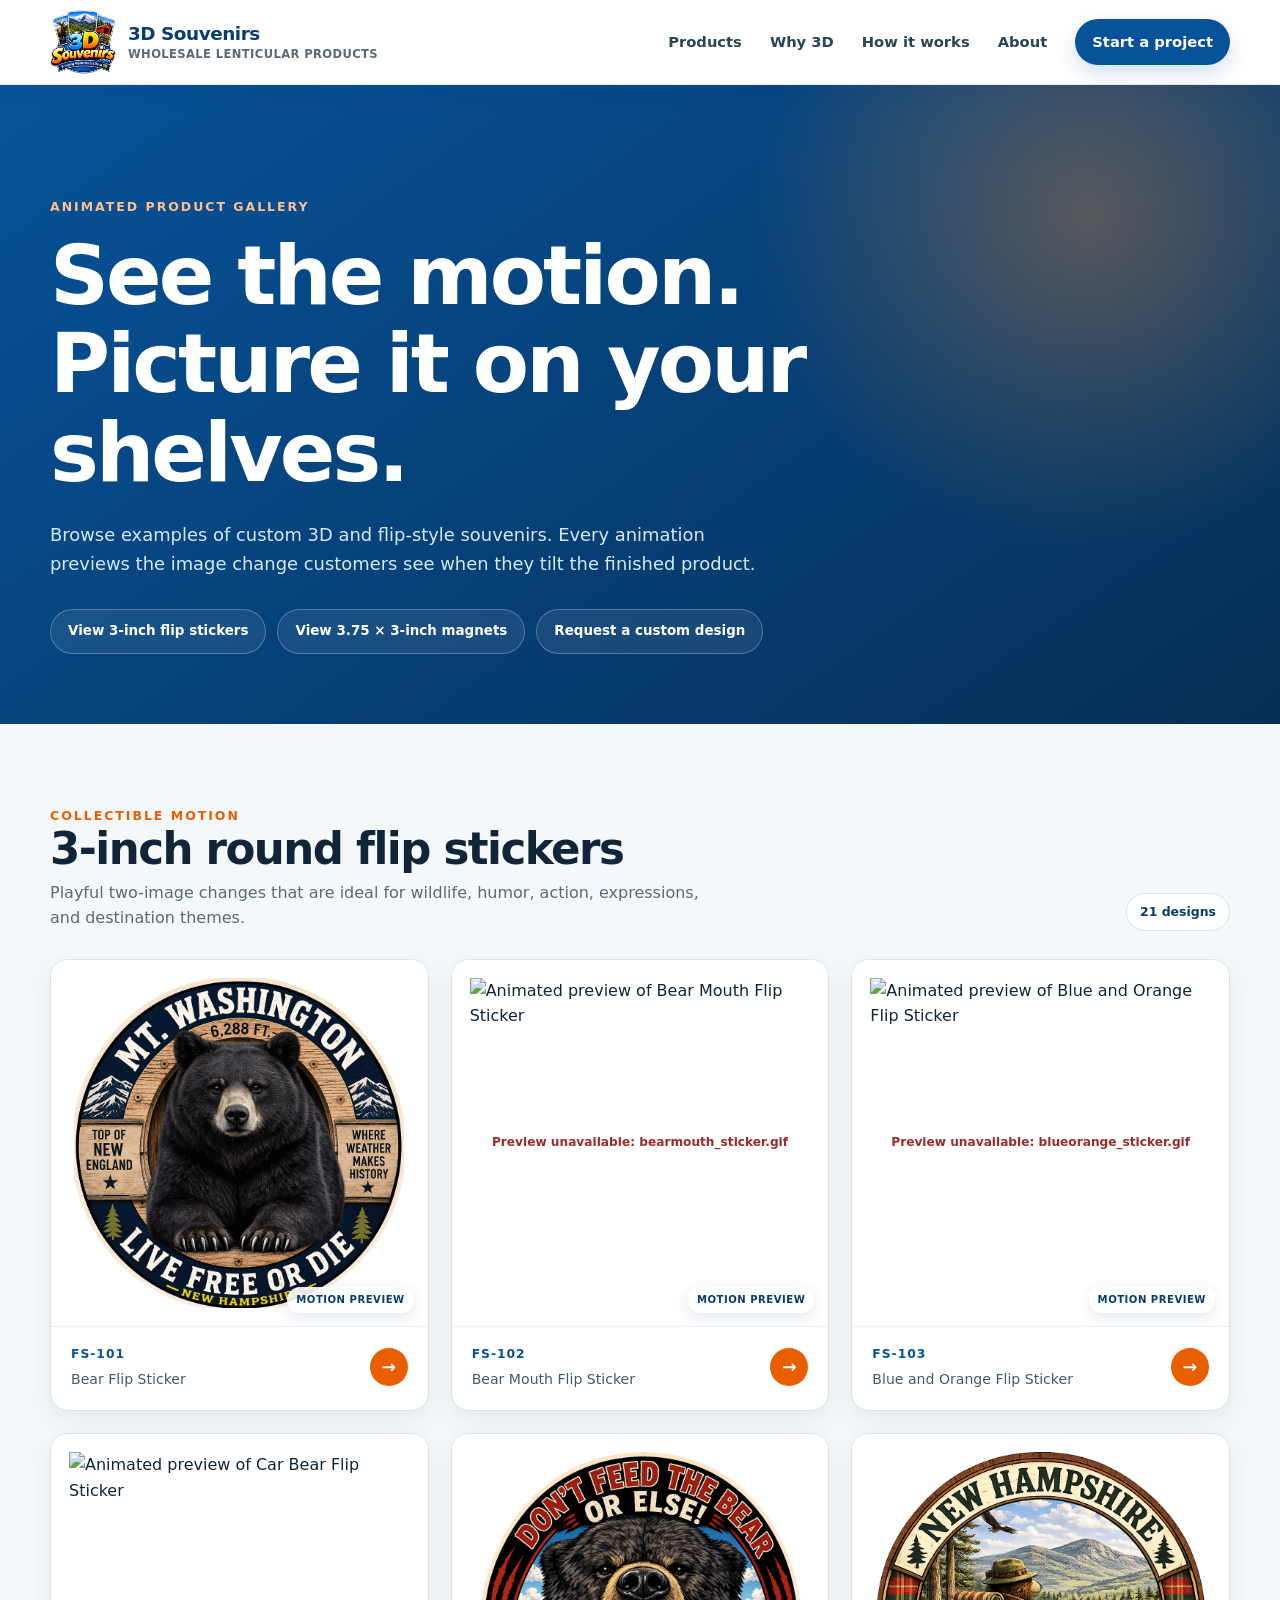
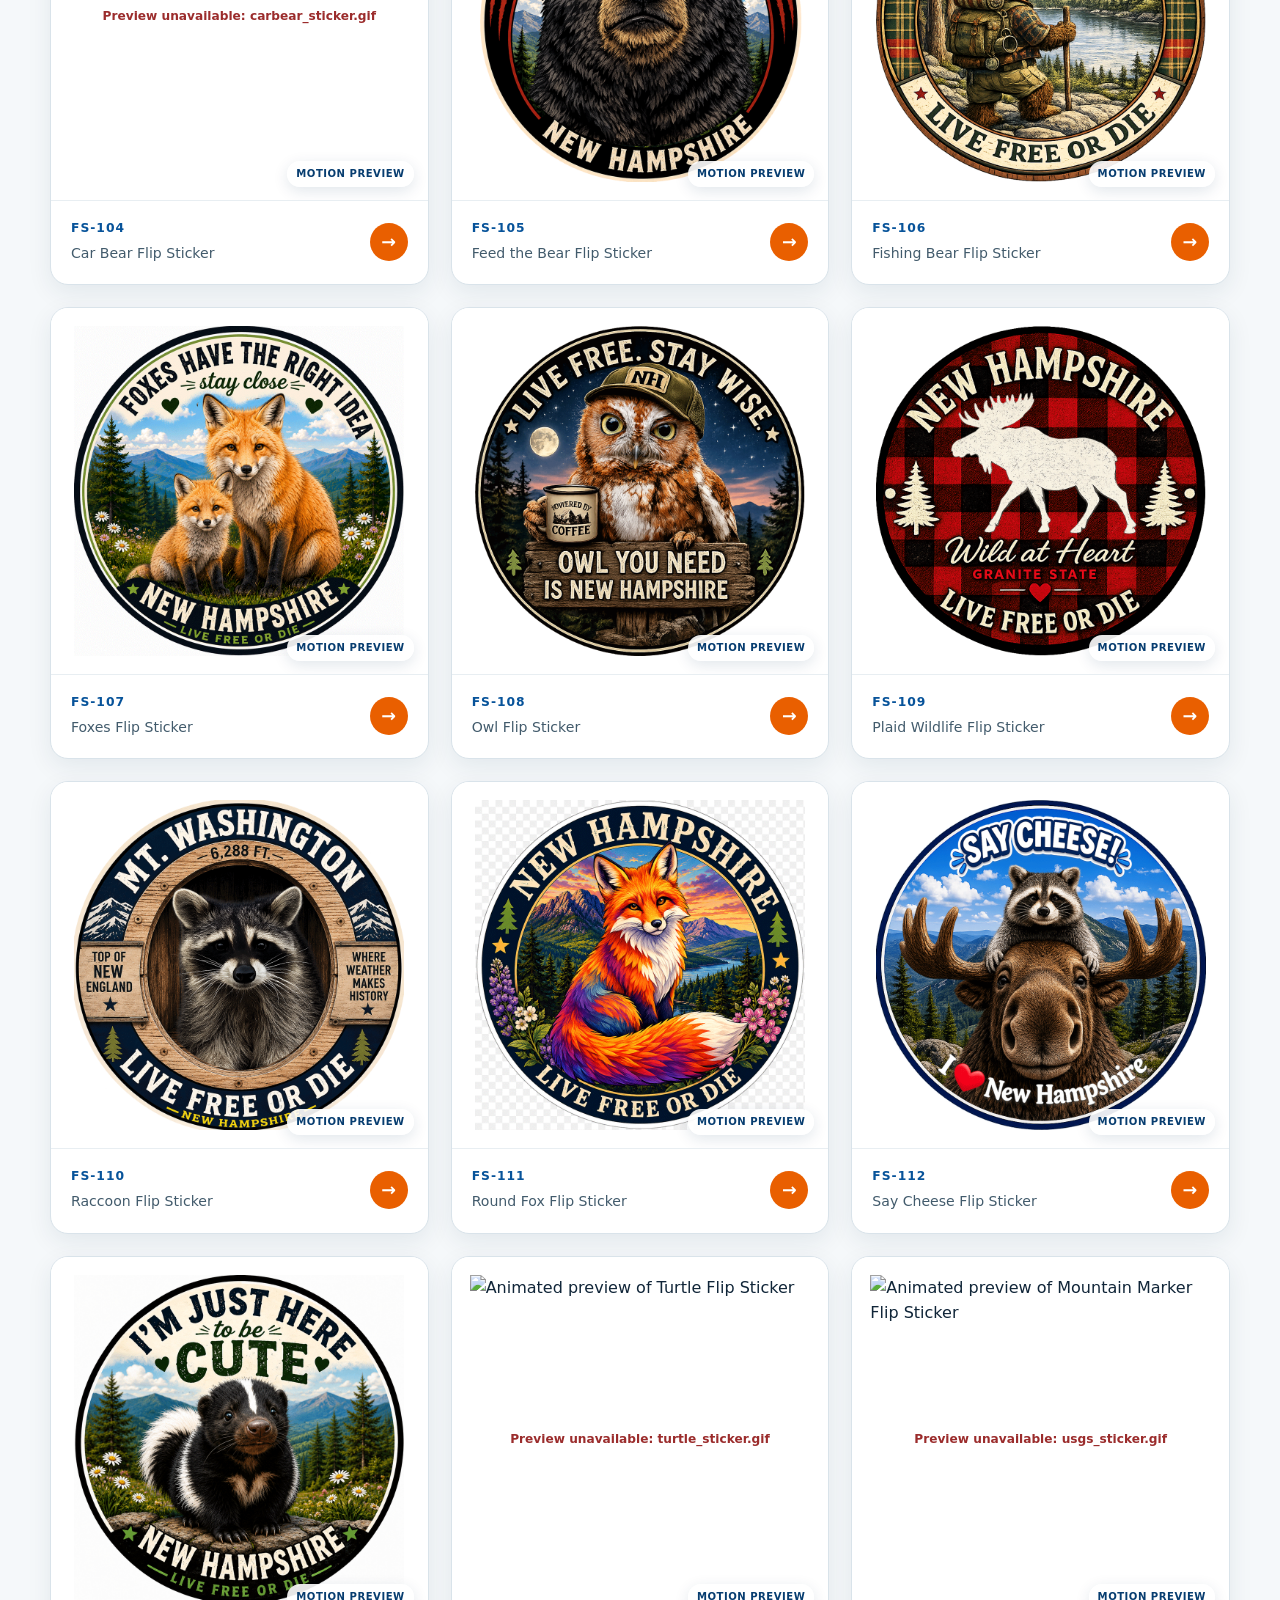
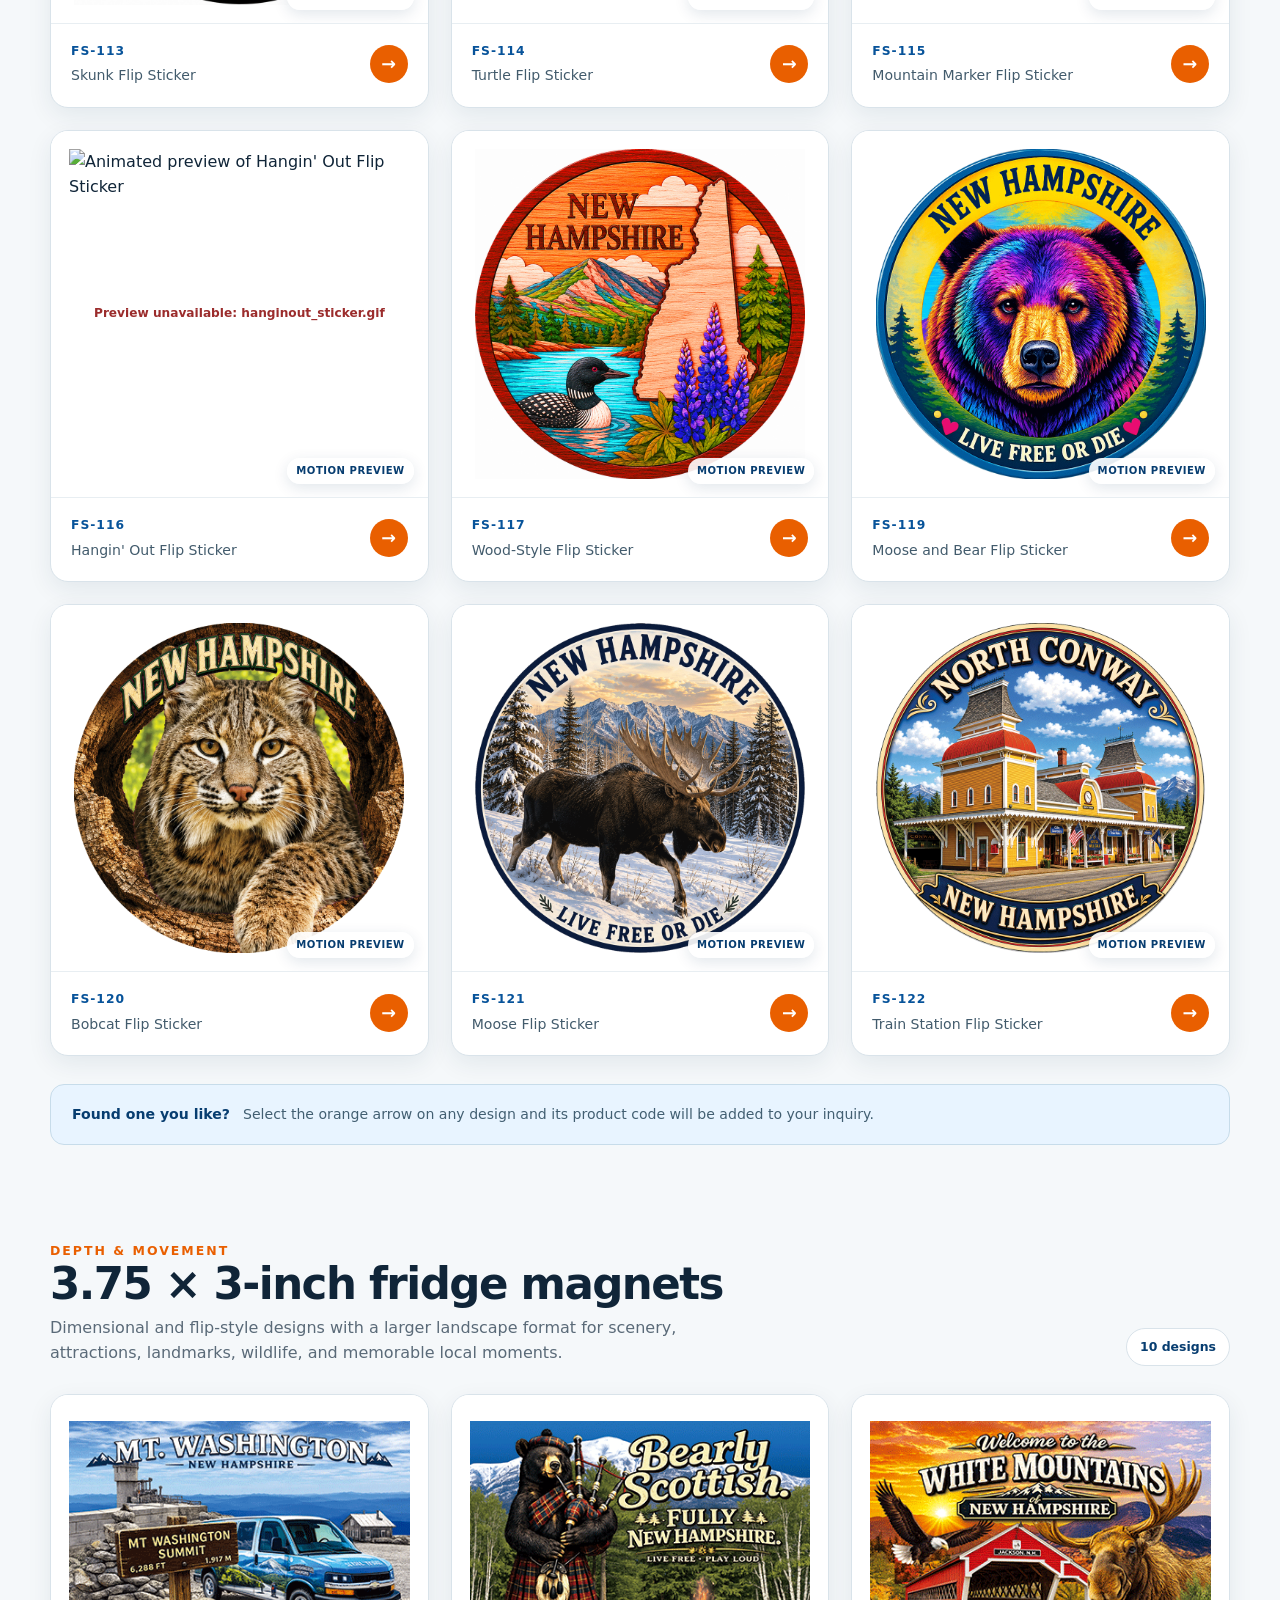
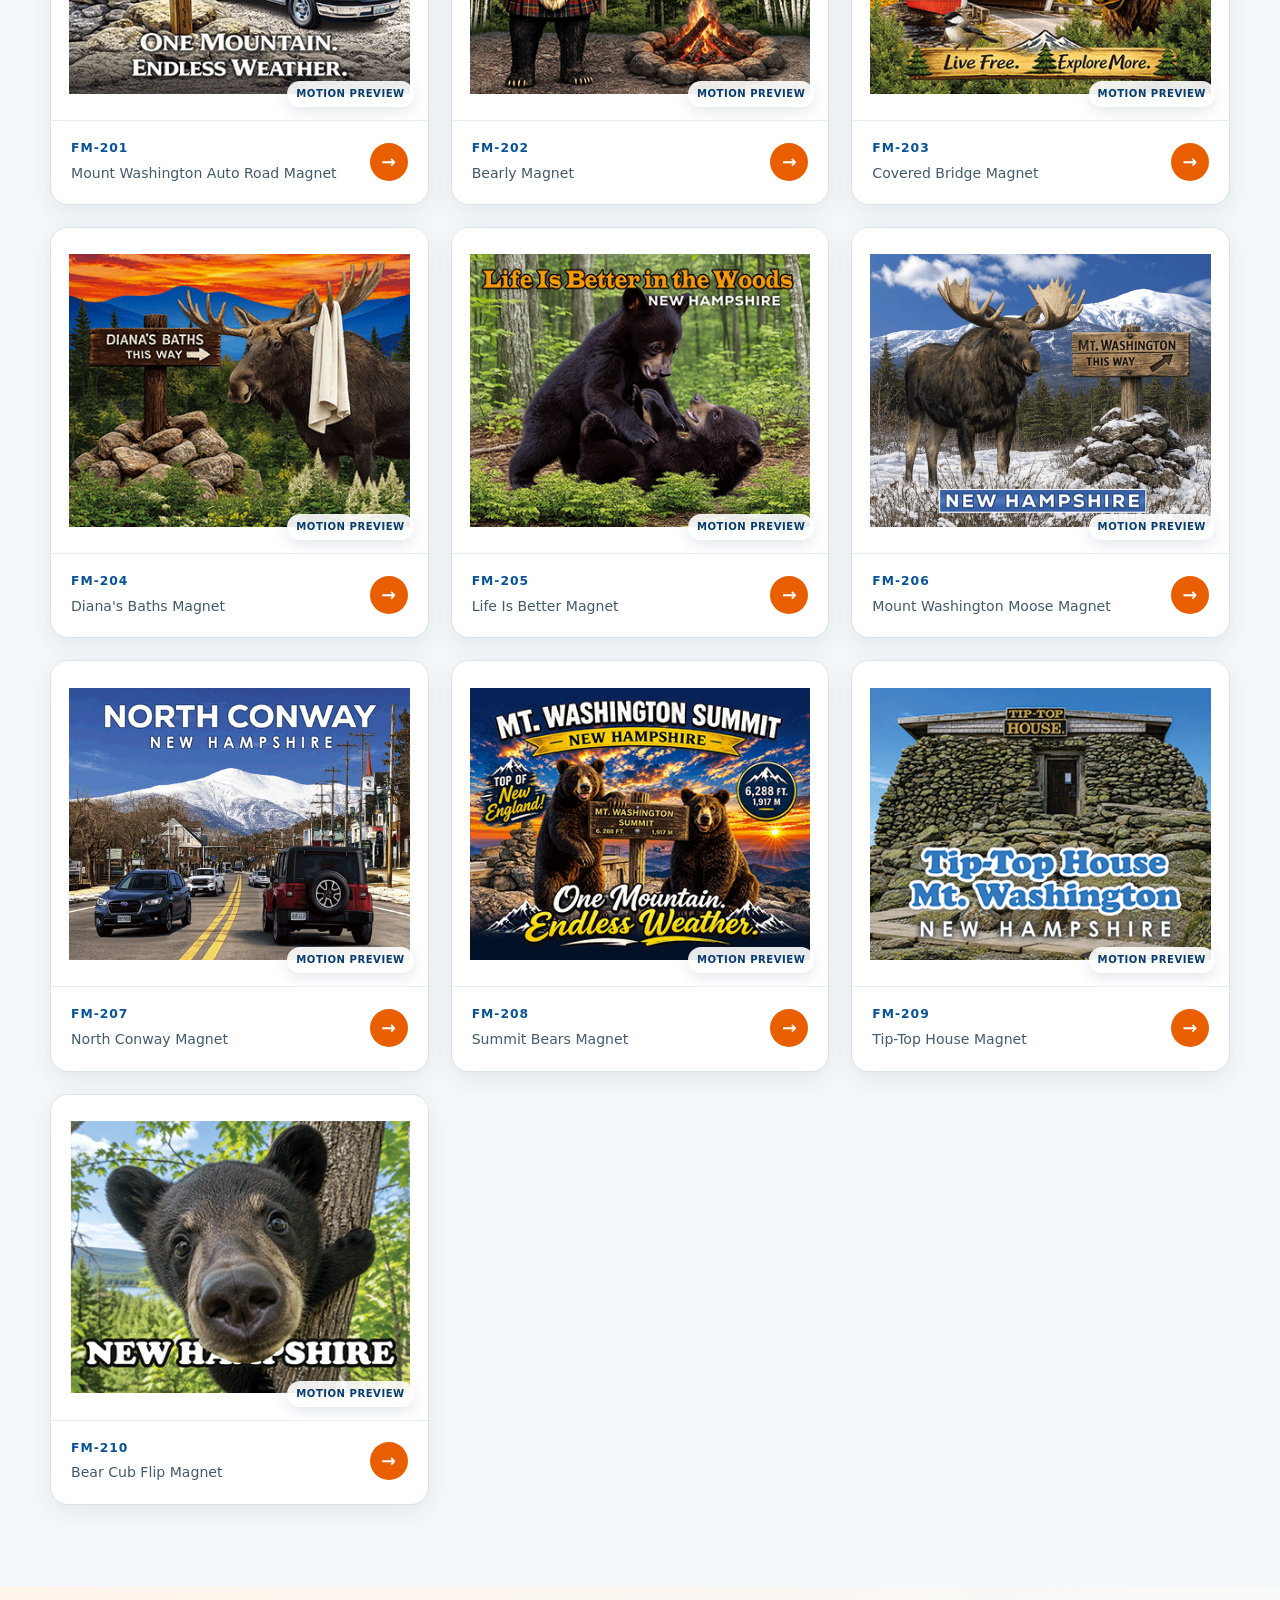
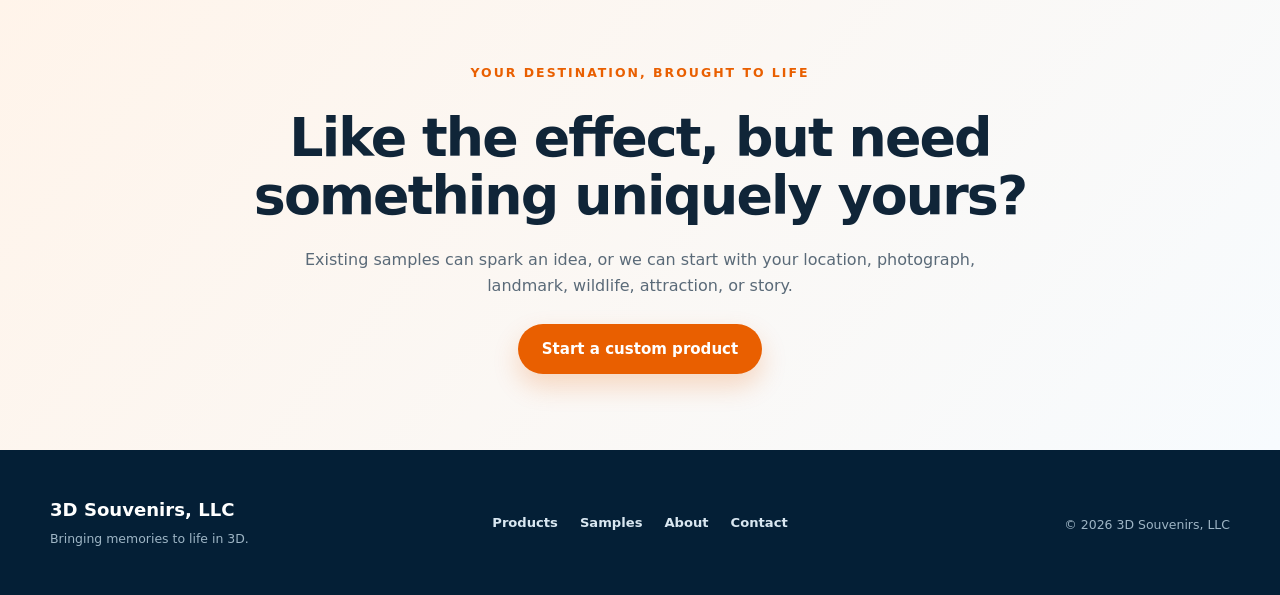
==== commit 9a57fa65: "Add train_station_sticker.gif (FS-122) to samples gallery" ====
--- a/samples/index.html
+++ b/samples/index.html
@@ -104,7 +104,7 @@
                             humor, action, expressions, and destination themes.
                         </p>
                     </div>
-                    <span class="gallery-count">20 designs</span>
+                    <span class="gallery-count">21 designs</span>
                 </div>
 
                 <div class="gallery-grid" data-gallery="stickers"></div>
@@ -191,7 +191,8 @@
             ["FS-117", "Wood-Style Flip Sticker", "wood_sticker.gif"],
             ["FS-119", "Moose and Bear Flip Sticker", "moose_bear.gif"],
             ["FS-120", "Bobcat Flip Sticker", "bobcat_sticker.gif"],
-            ["FS-121", "Moose Flip Sticker", "moose_sticker.gif"]
+            ["FS-121", "Moose Flip Sticker", "moose_sticker.gif"],
+            ["FS-122", "Train Station Flip Sticker", "train_station_sticker.gif"]
         ],
         magnets: [
             ["FM-201", "Mount Washington Auto Road Magnet", "auto_road.gif"],
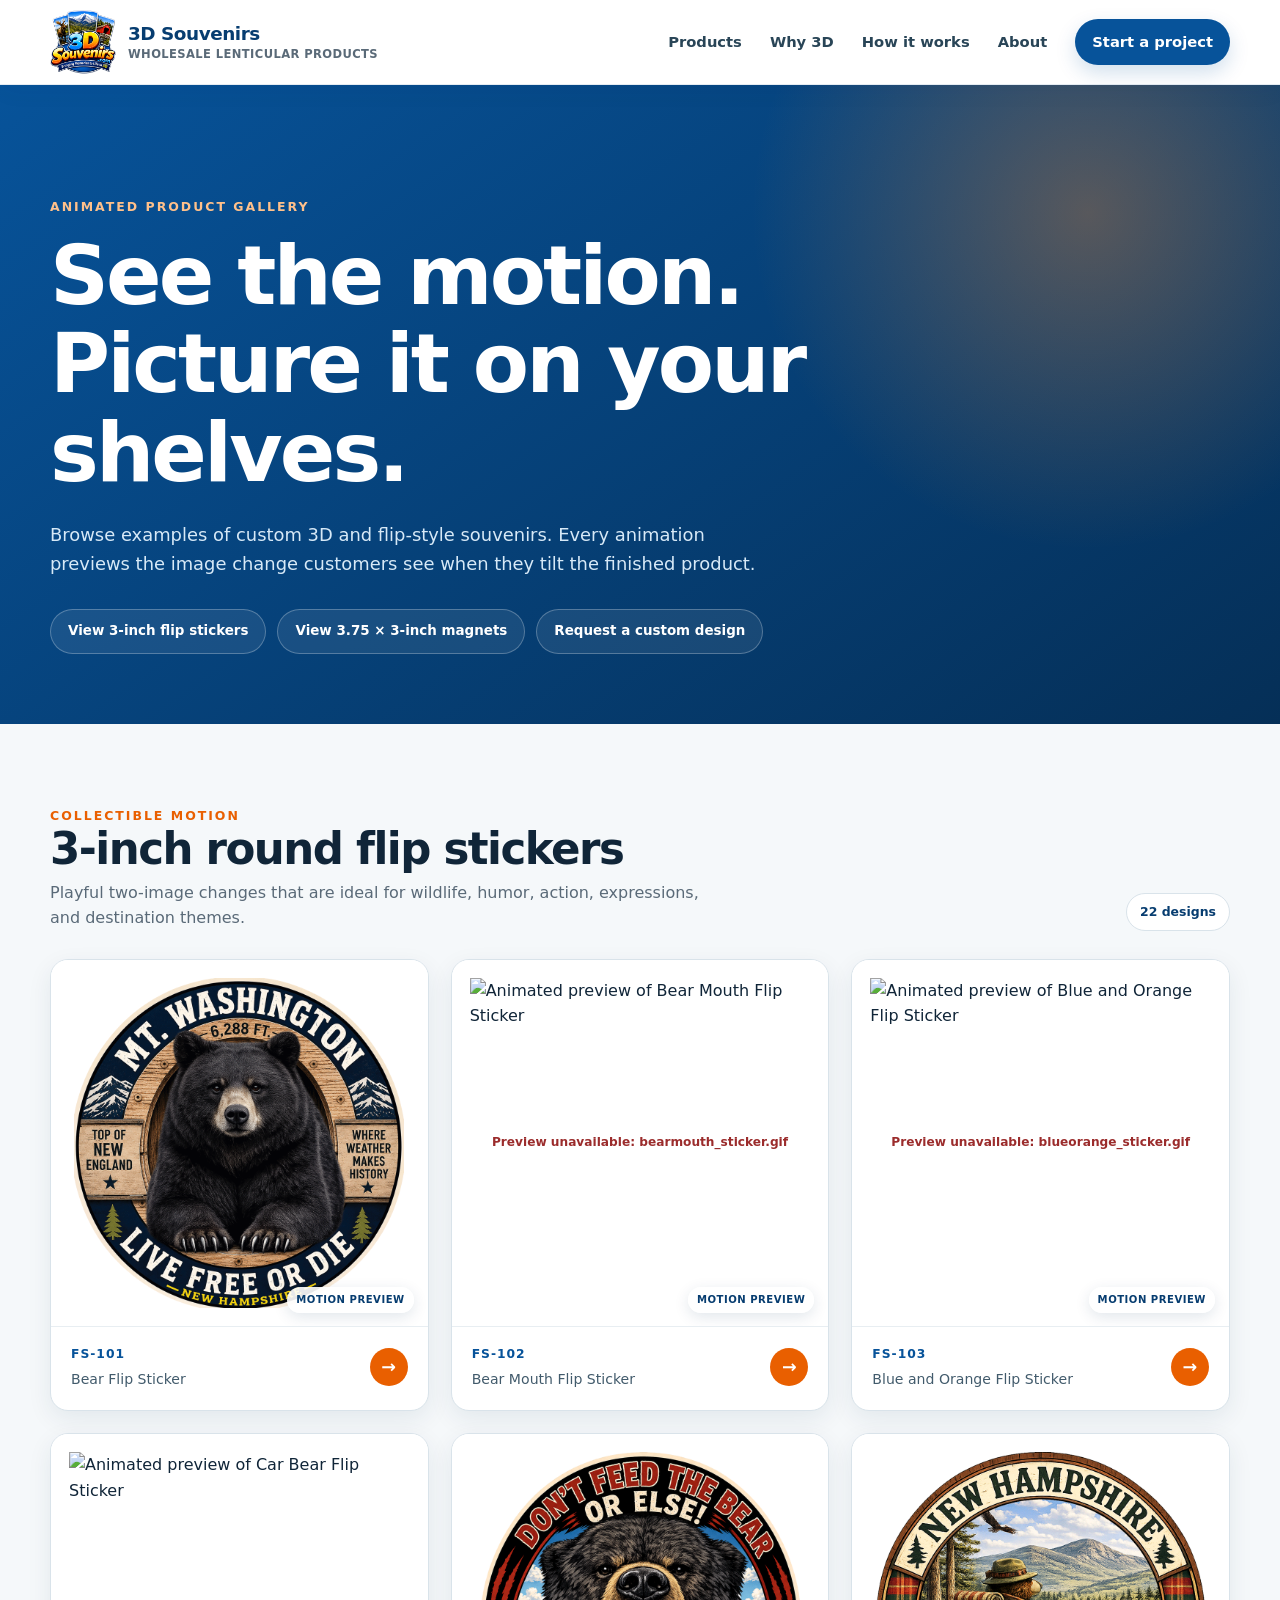
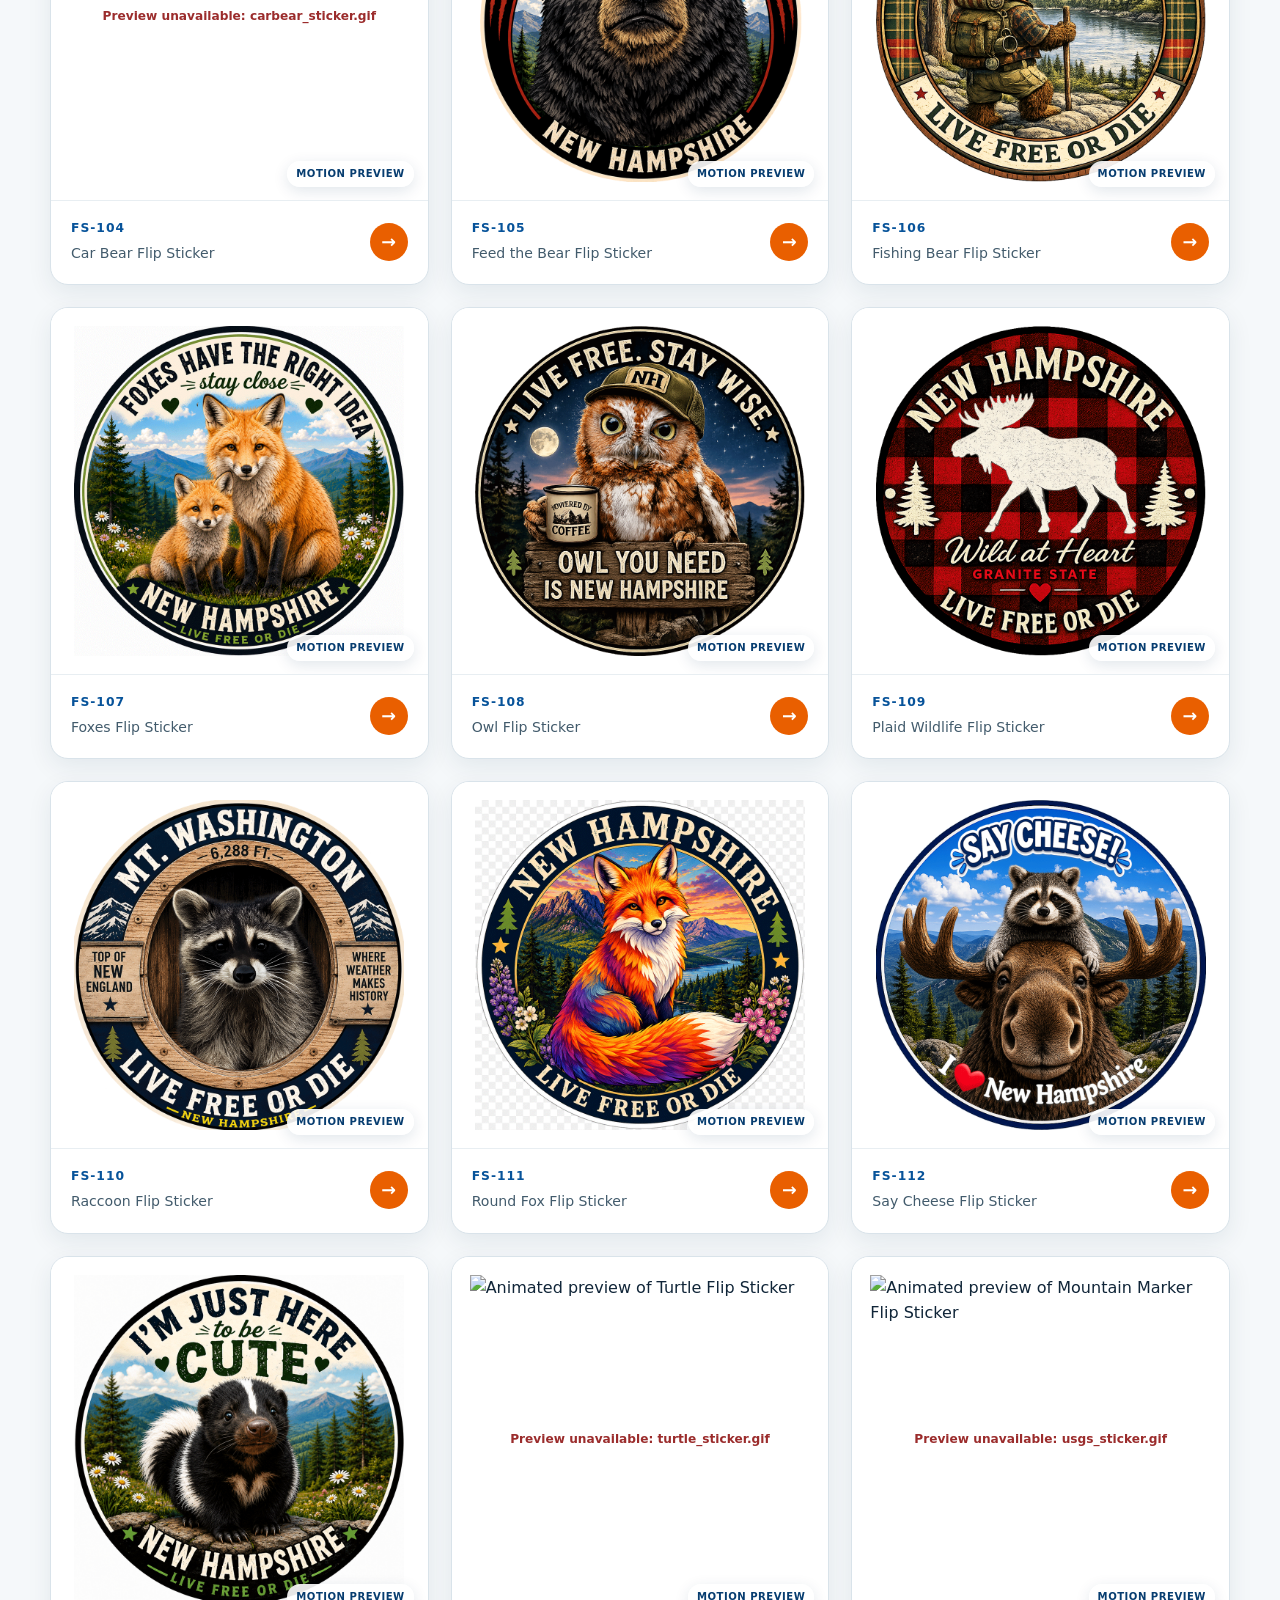
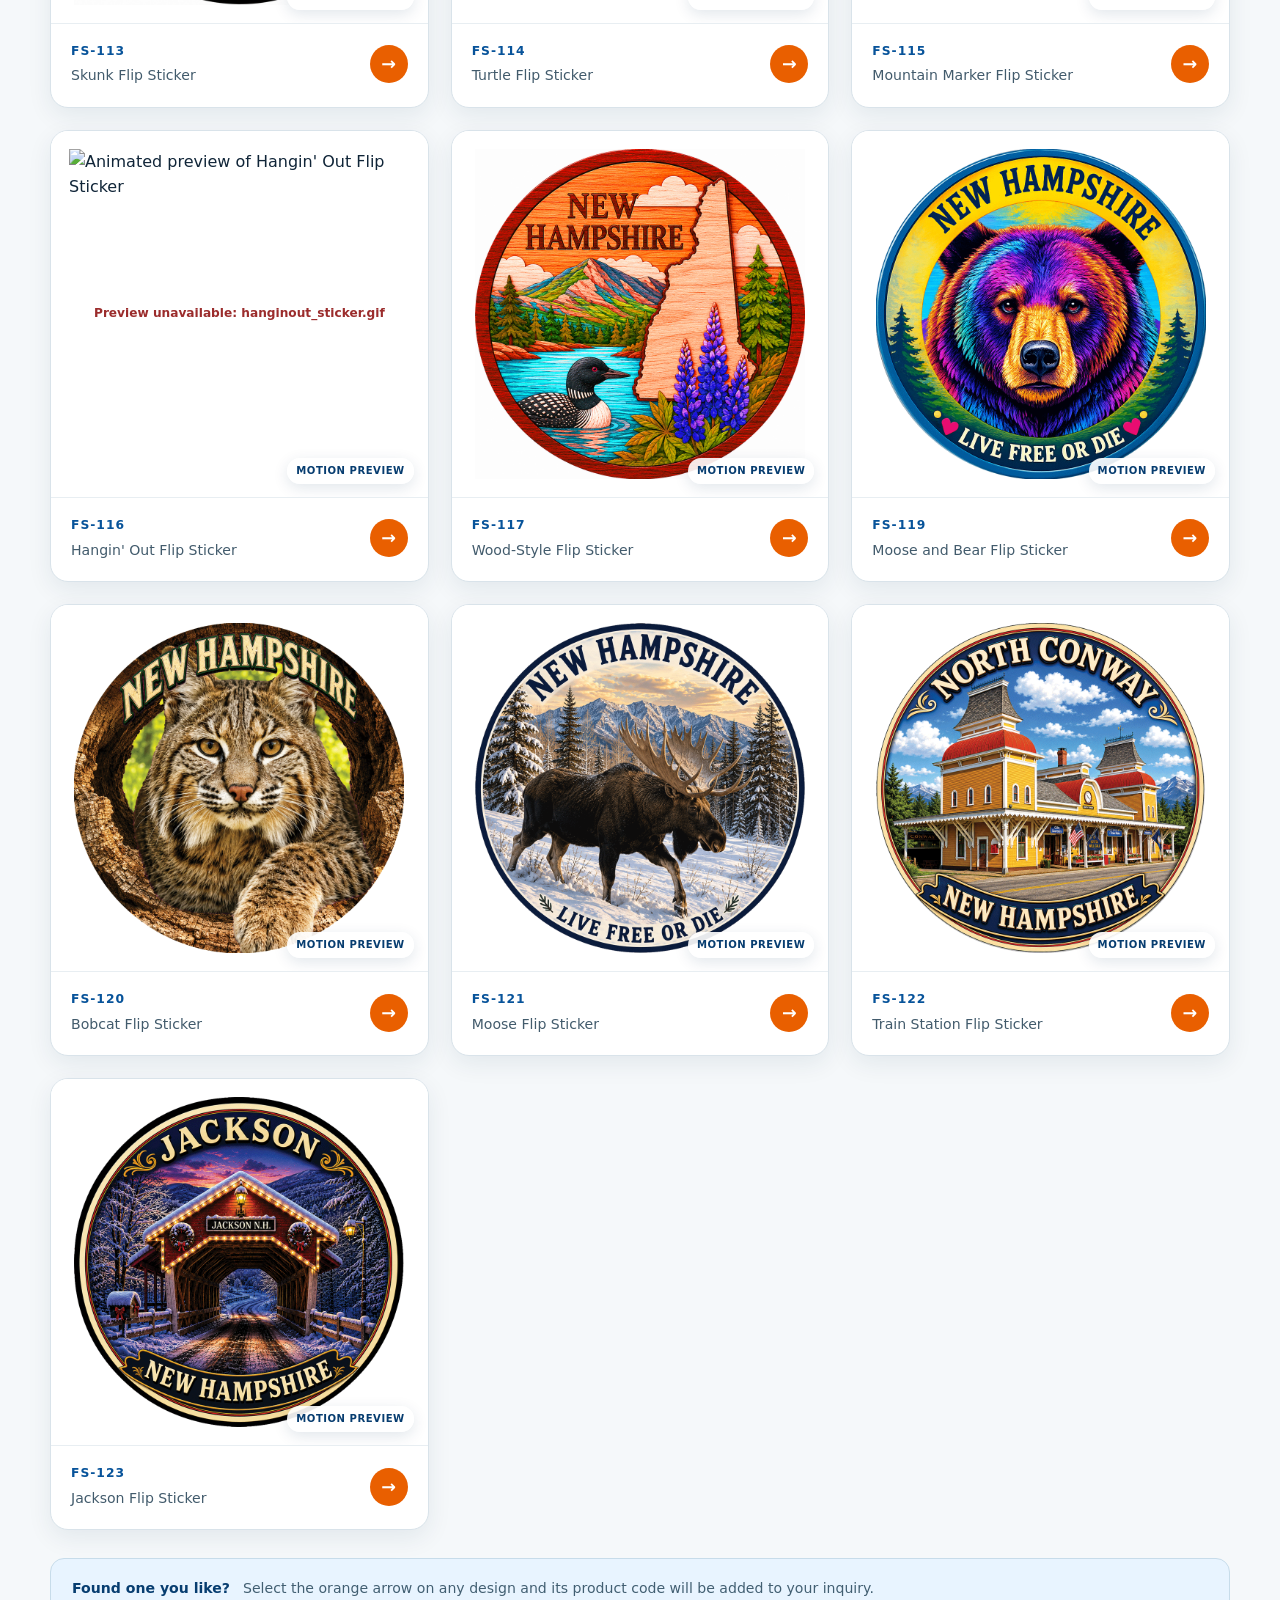
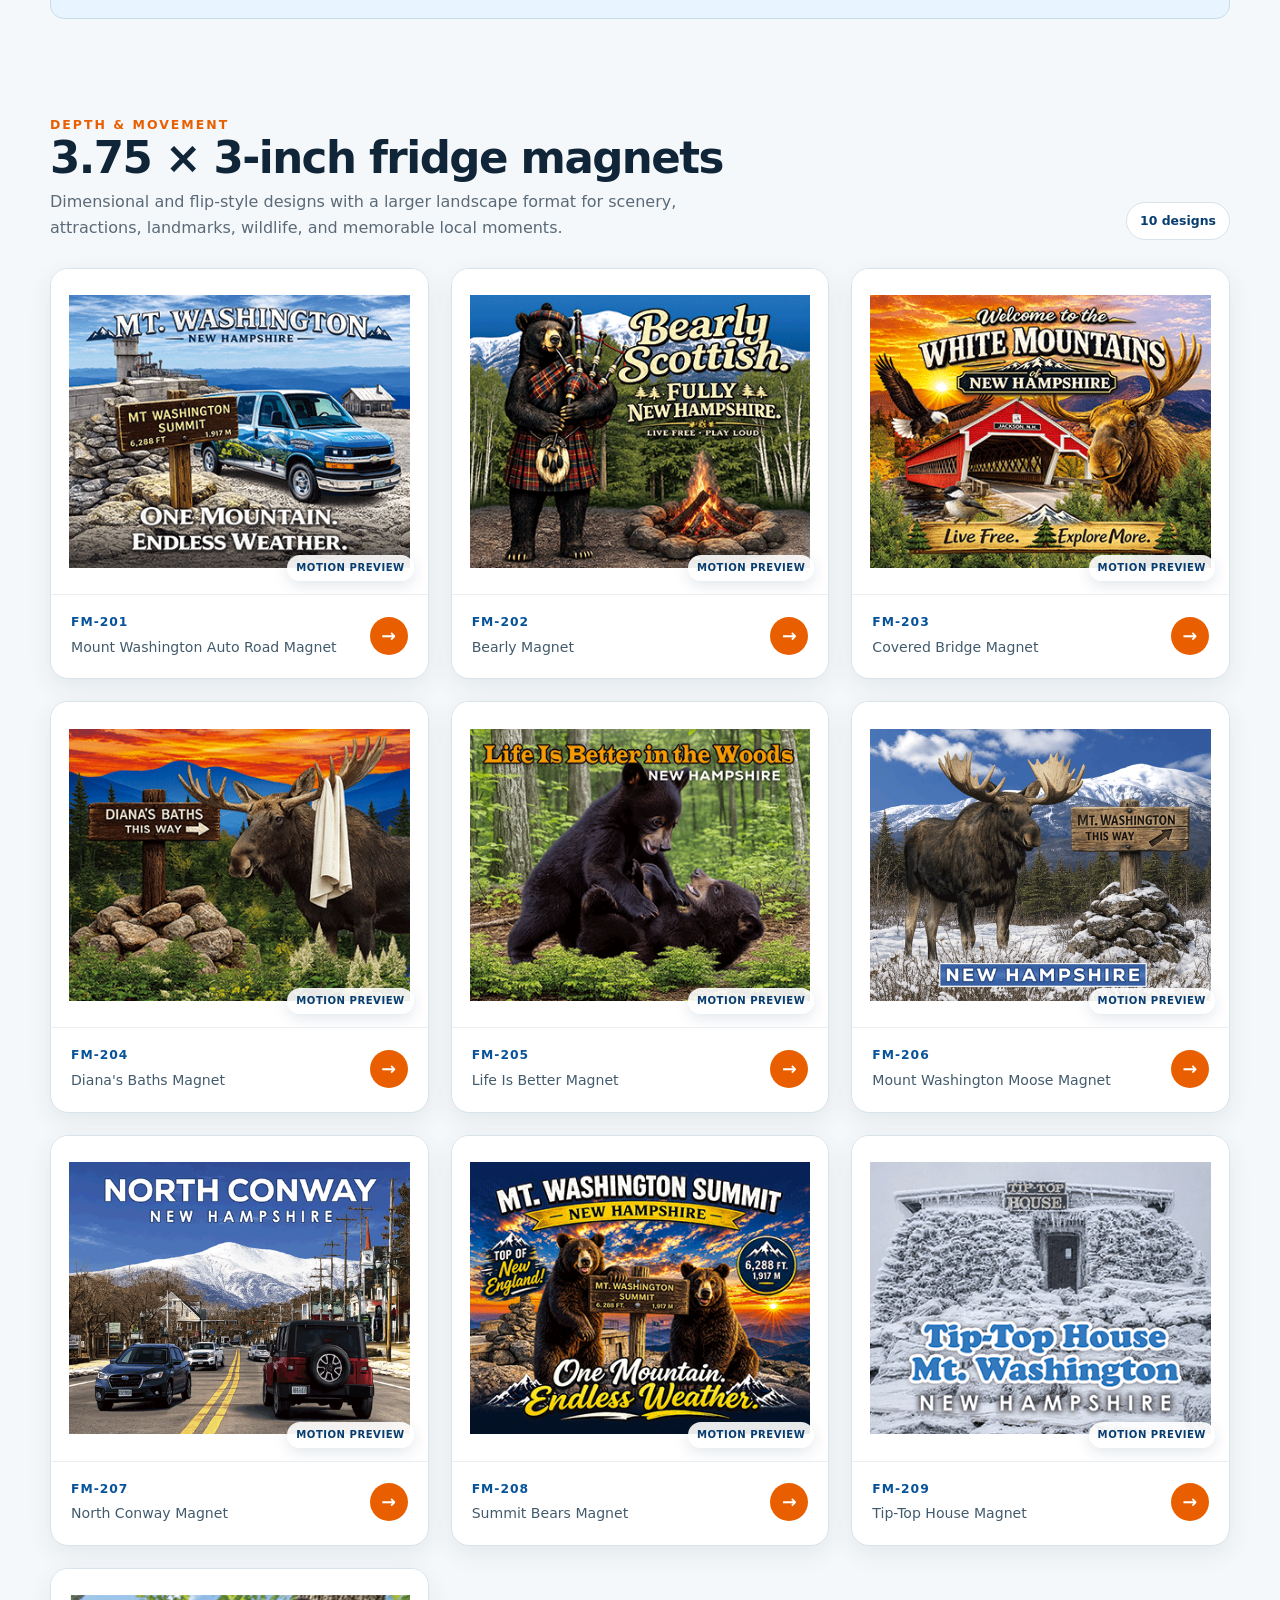
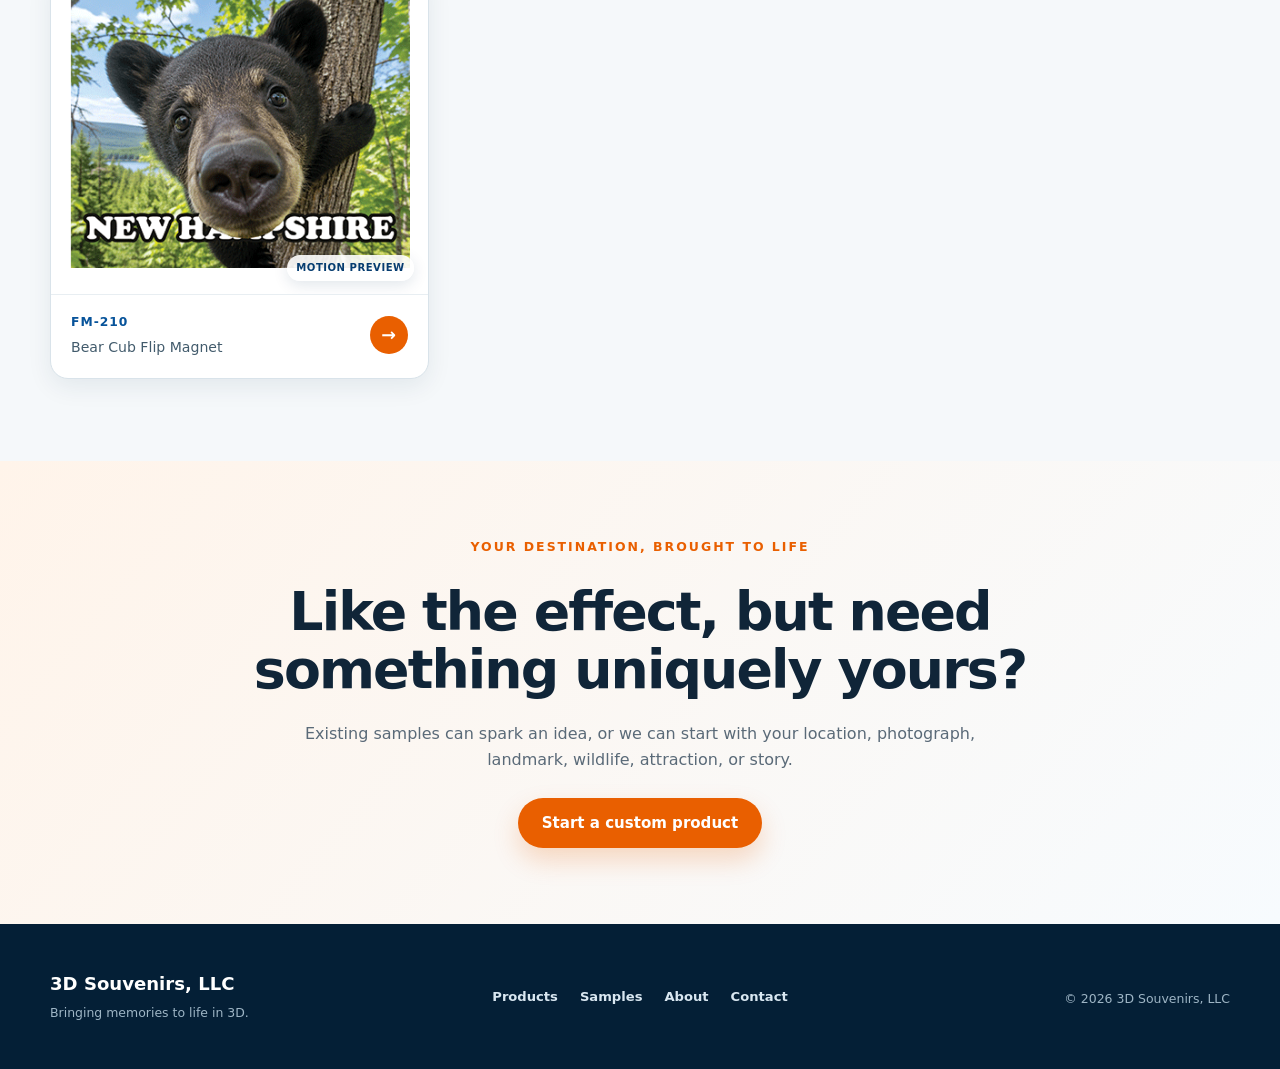
==== commit 478426f7: "Add jackson_sticker.gif (FS-123) to samples gallery" ====
--- a/samples/index.html
+++ b/samples/index.html
@@ -104,7 +104,7 @@
                             humor, action, expressions, and destination themes.
                         </p>
                     </div>
-                    <span class="gallery-count">21 designs</span>
+                    <span class="gallery-count">22 designs</span>
                 </div>
 
                 <div class="gallery-grid" data-gallery="stickers"></div>
@@ -192,7 +192,8 @@
             ["FS-119", "Moose and Bear Flip Sticker", "moose_bear.gif"],
             ["FS-120", "Bobcat Flip Sticker", "bobcat_sticker.gif"],
             ["FS-121", "Moose Flip Sticker", "moose_sticker.gif"],
-            ["FS-122", "Train Station Flip Sticker", "train_station_sticker.gif"]
+            ["FS-122", "Train Station Flip Sticker", "train_station_sticker.gif"],
+            ["FS-123", "Jackson Flip Sticker", "jackson_sticker.gif"]
         ],
         magnets: [
             ["FM-201", "Mount Washington Auto Road Magnet", "auto_road.gif"],
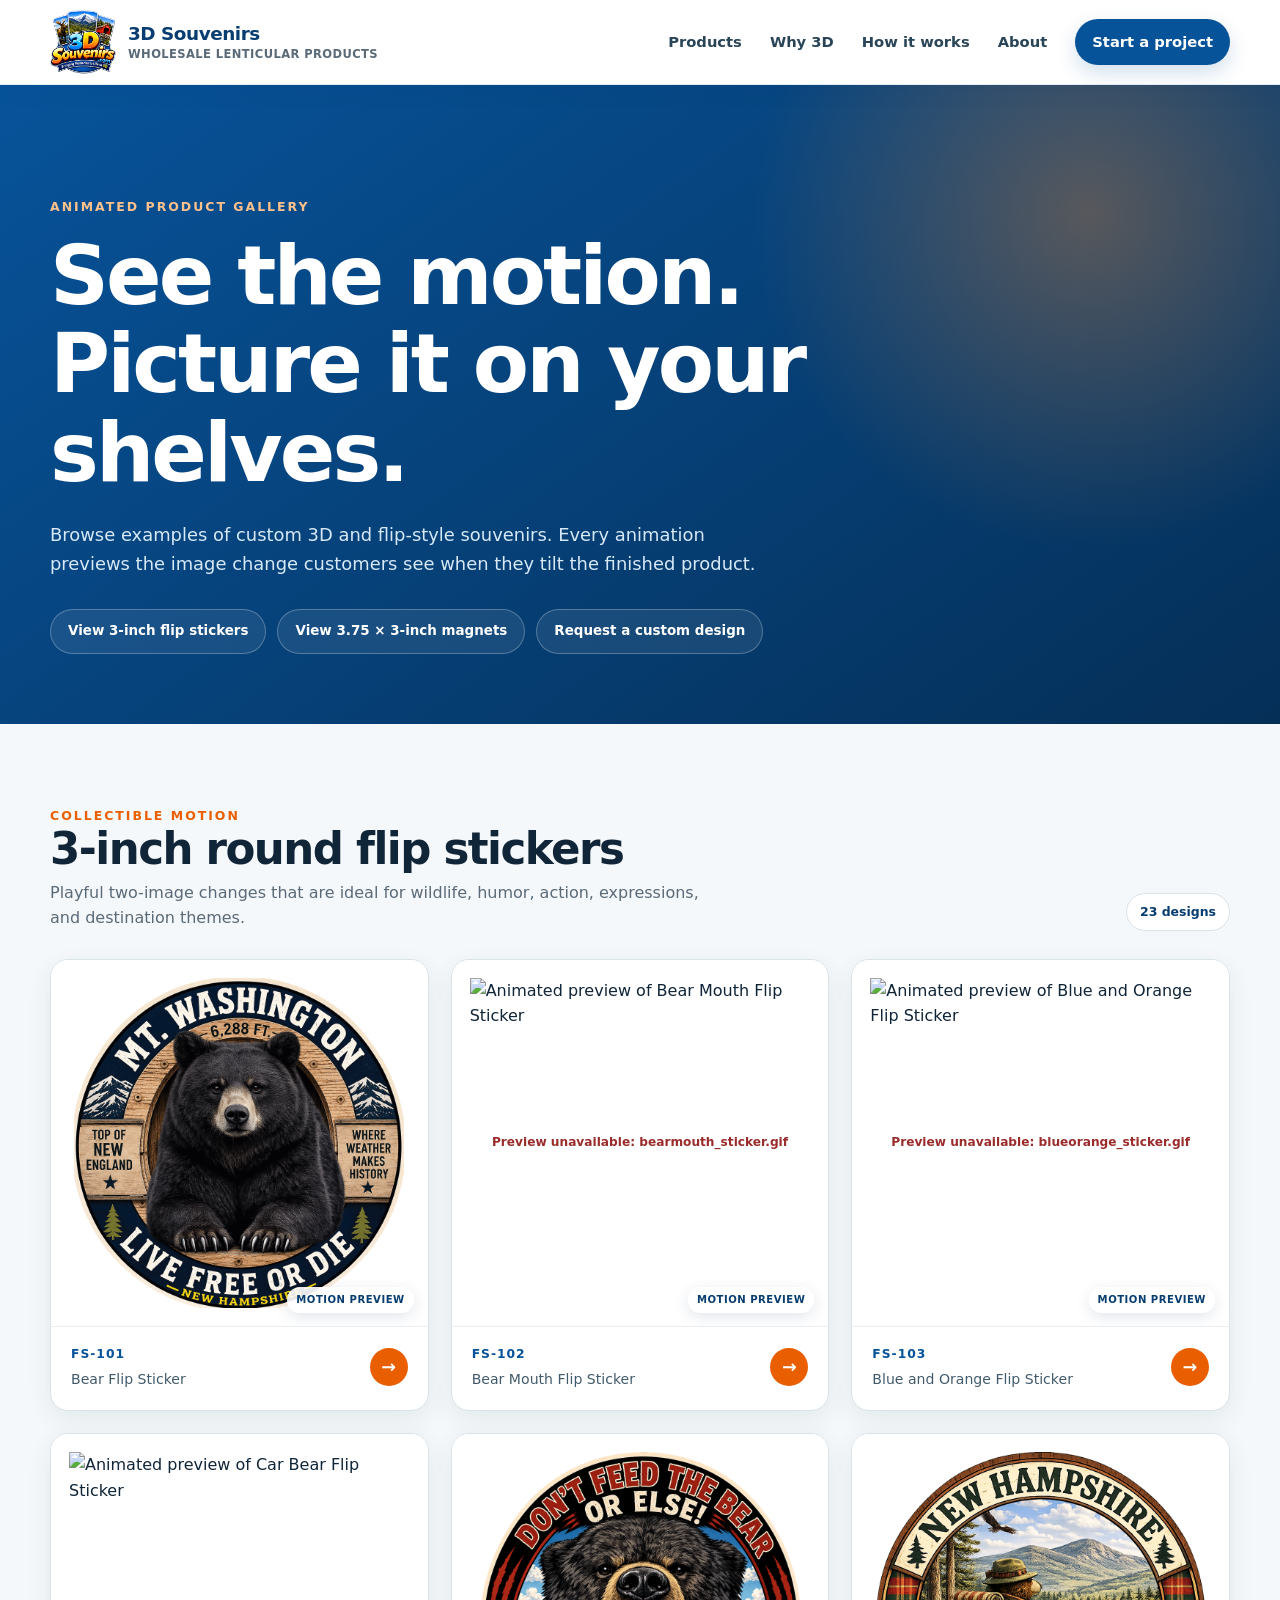
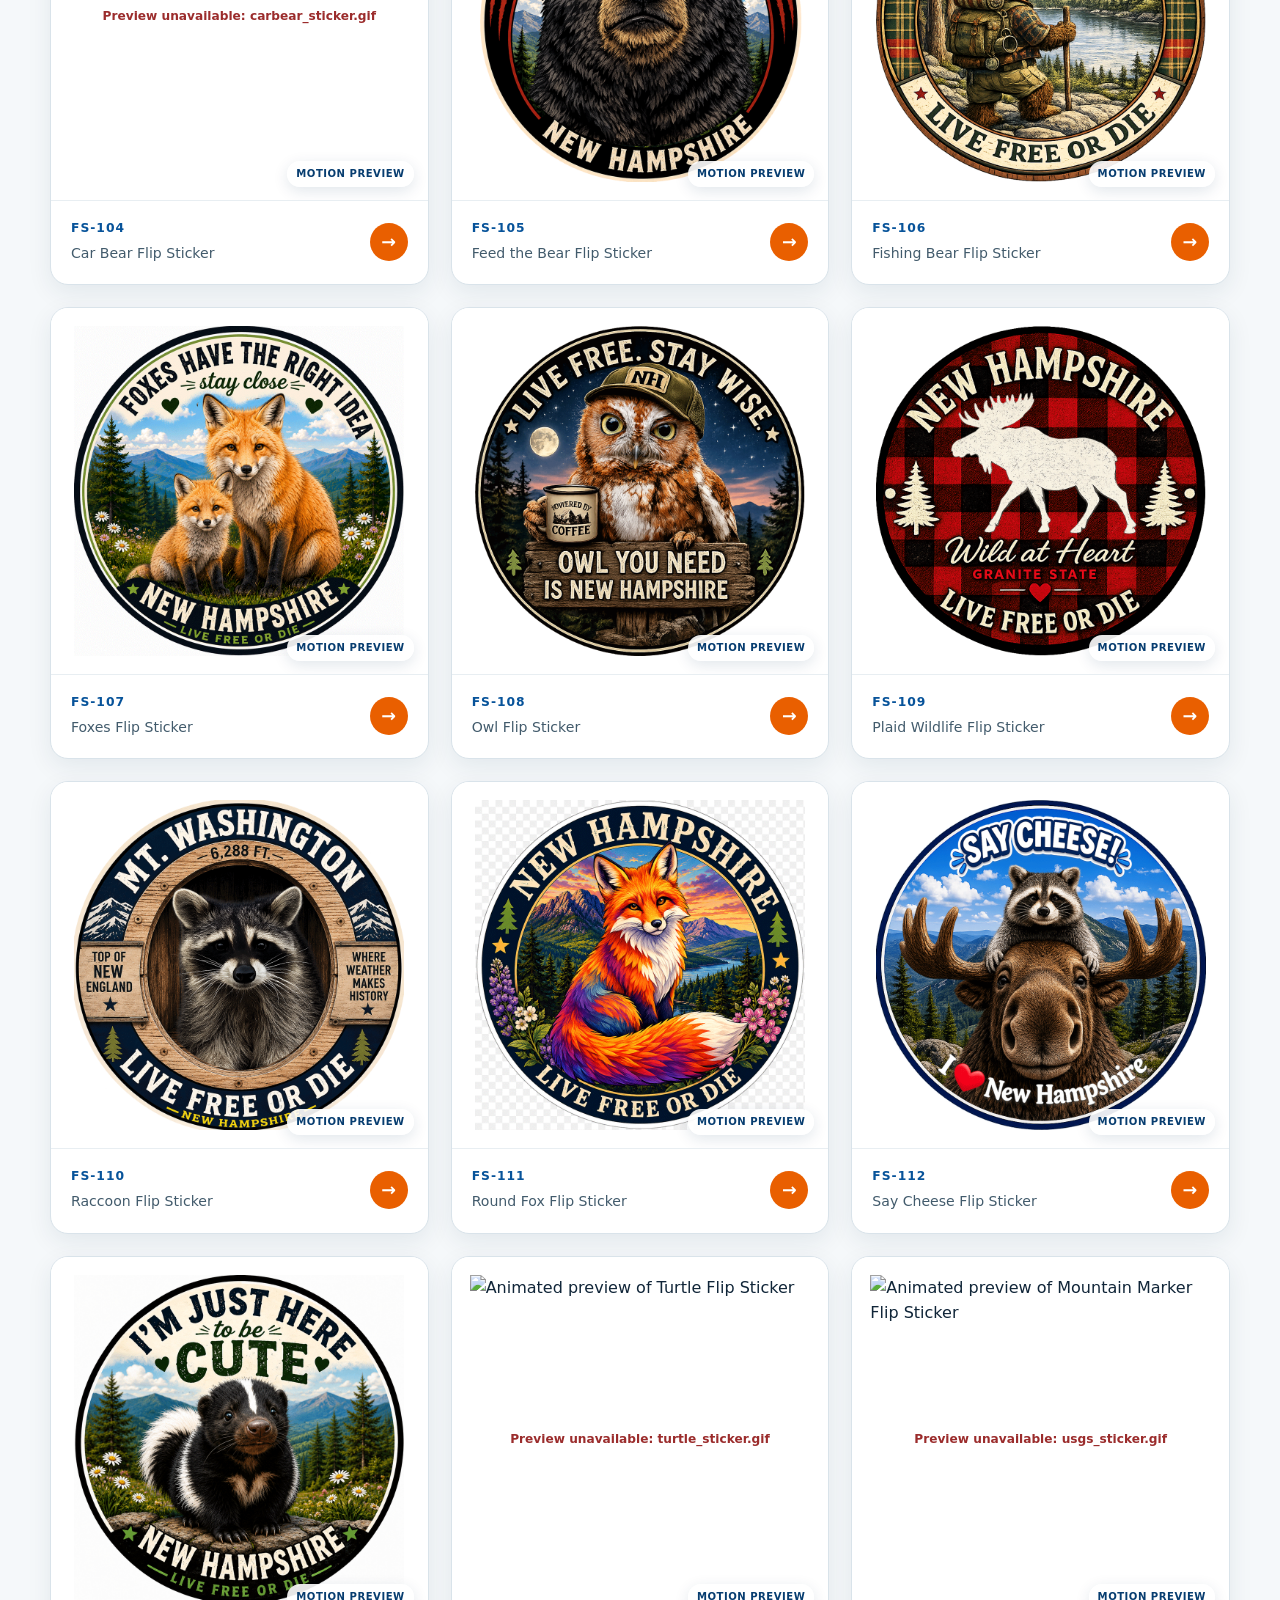
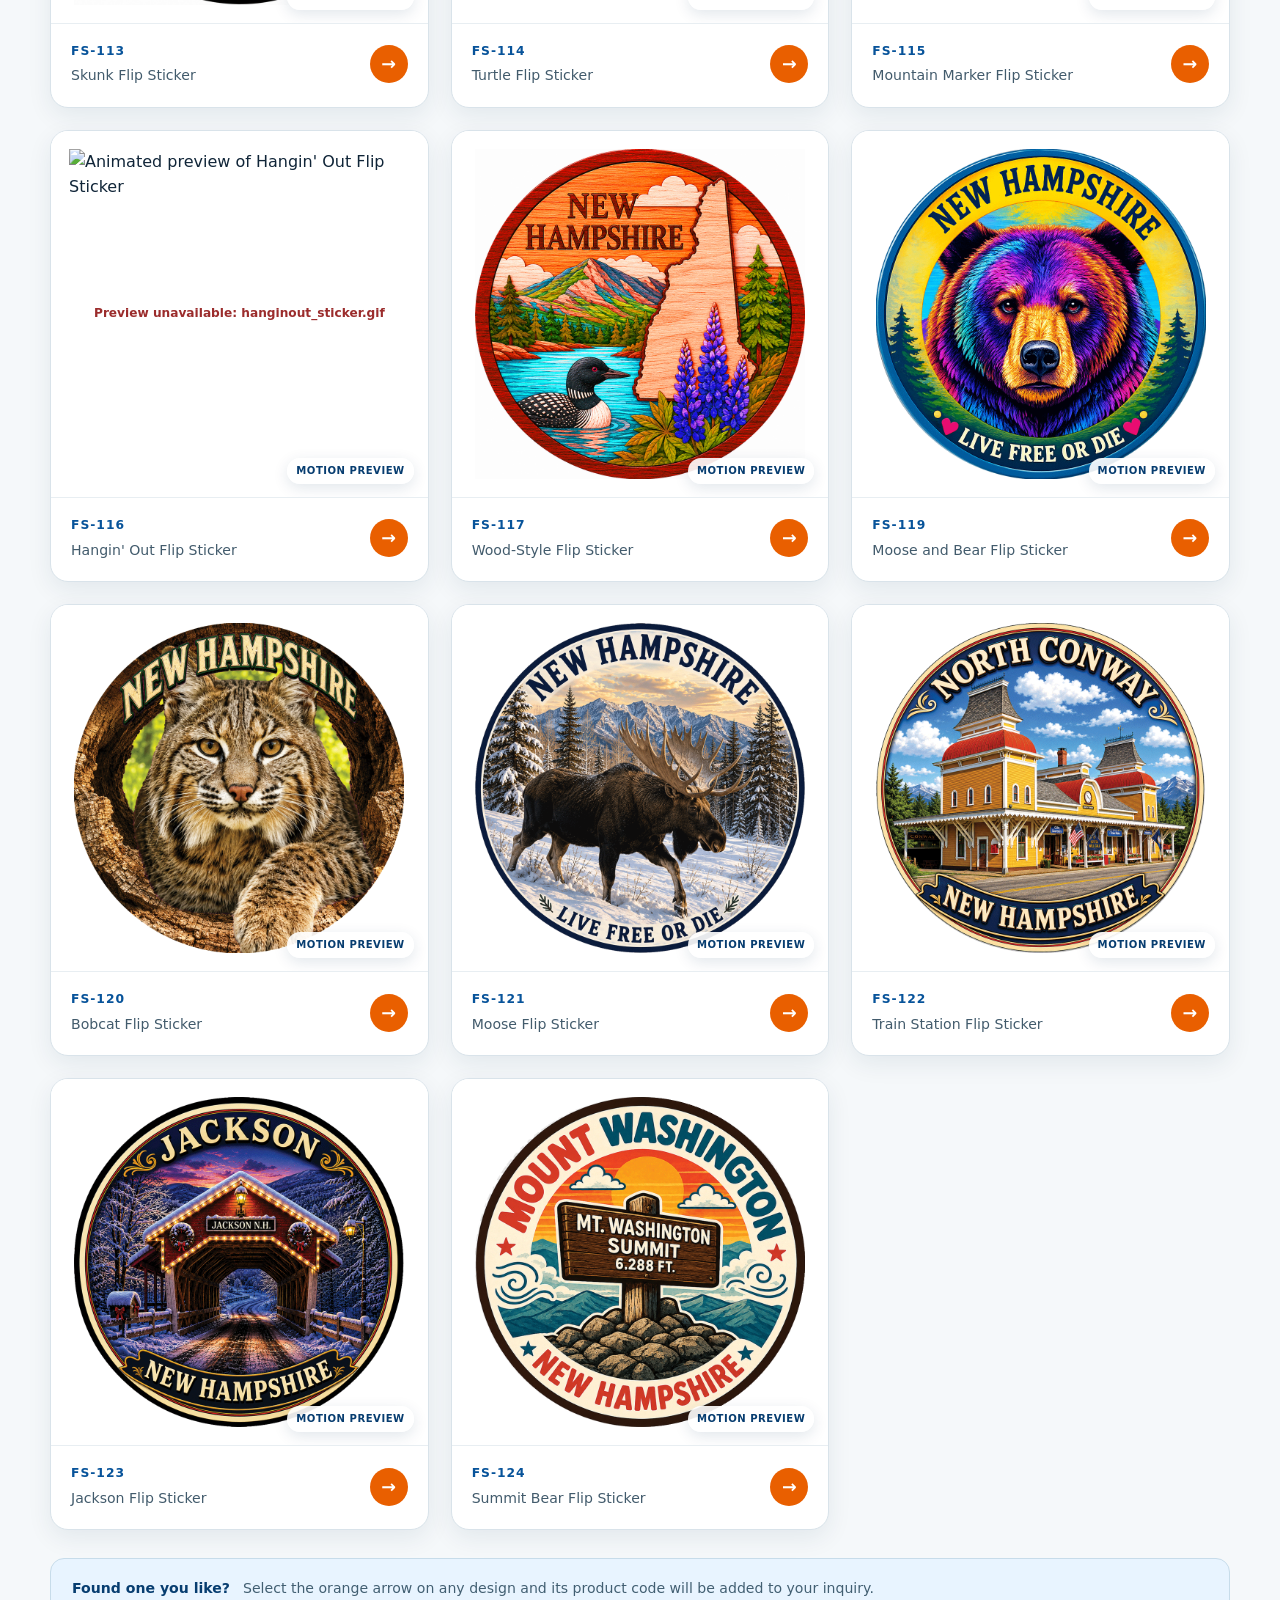
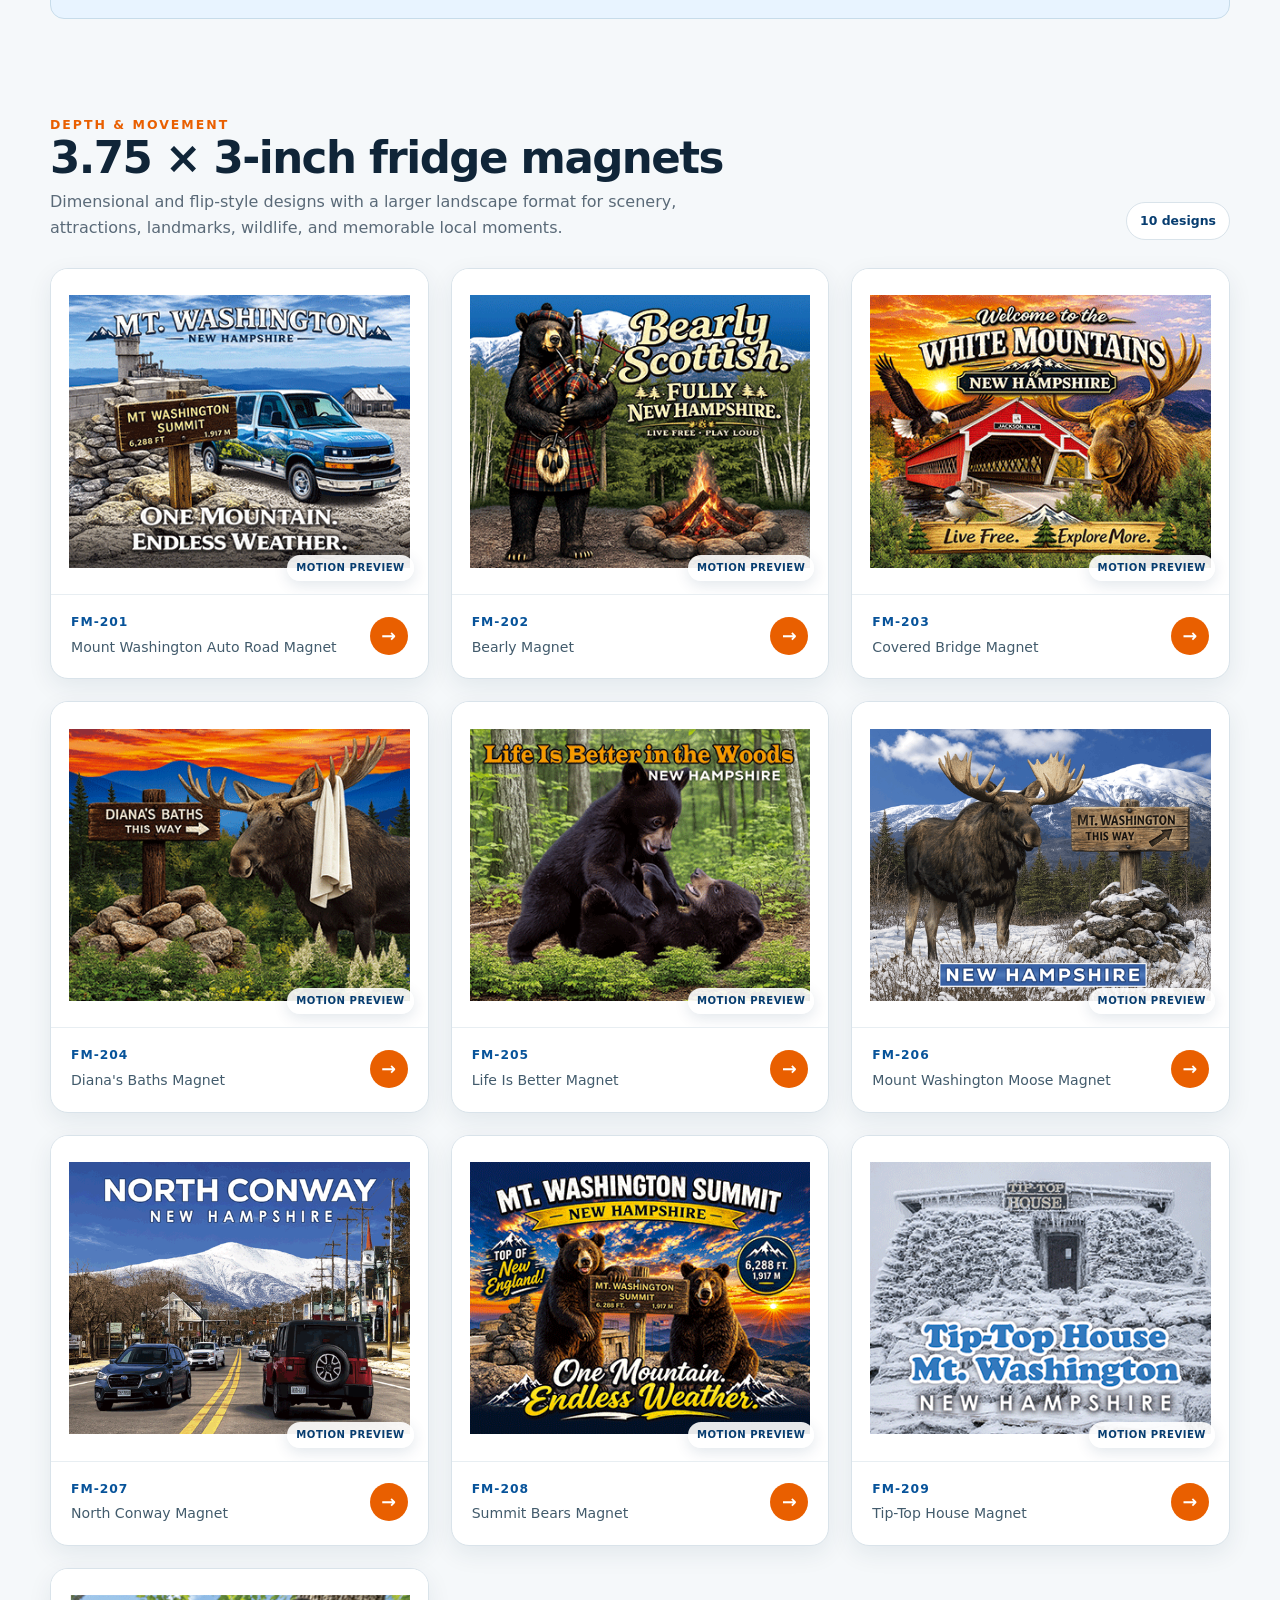
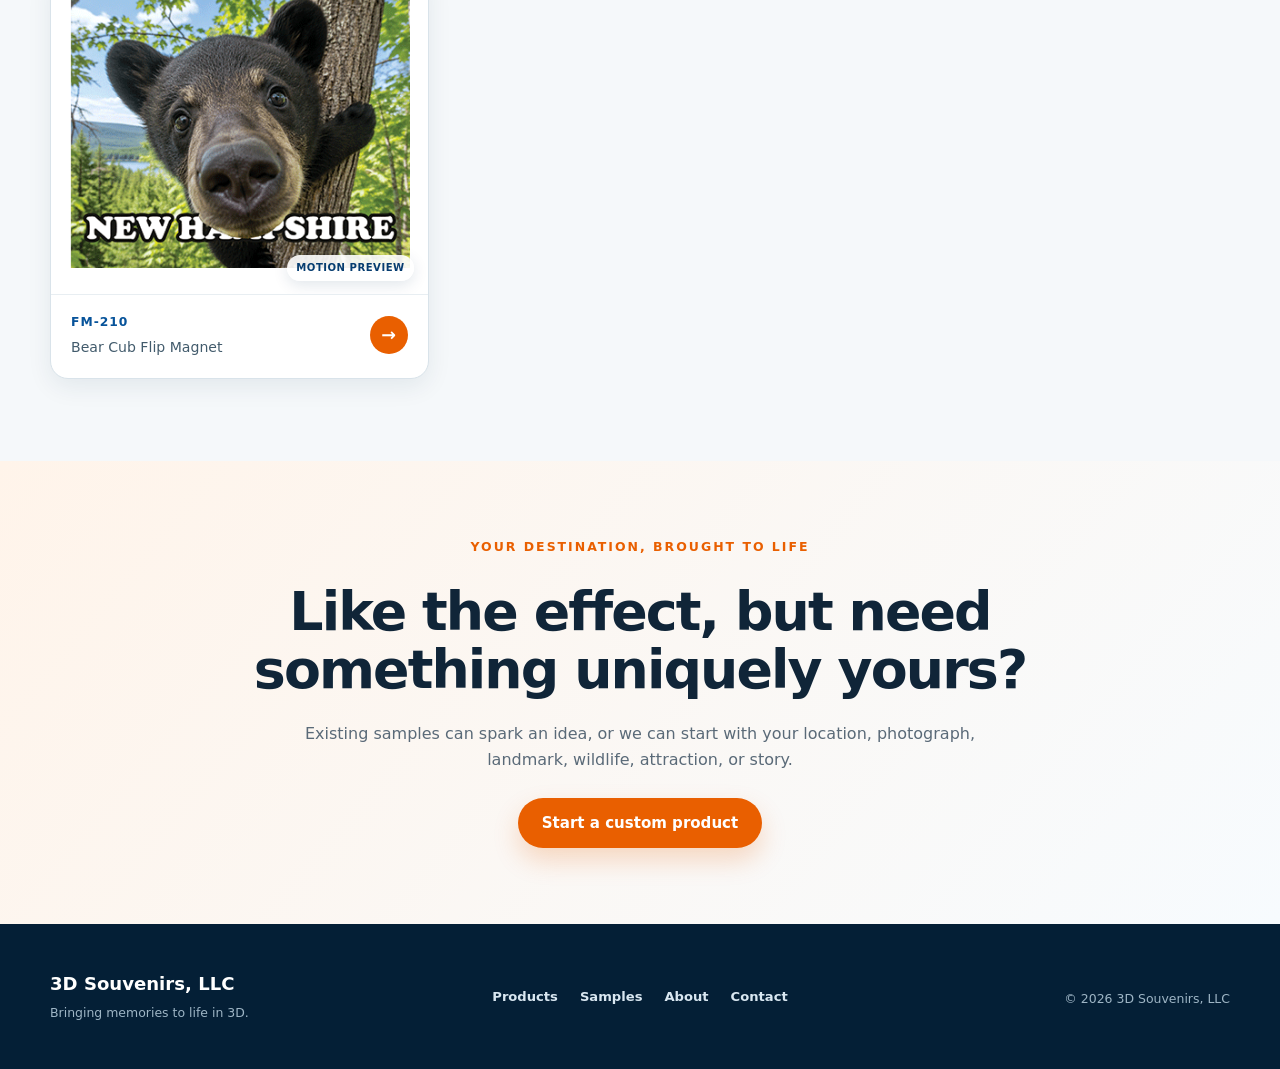
==== commit a2e2ea3b: "Add summit_bear_sticker.gif (FS-124) to samples gallery" ====
--- a/samples/index.html
+++ b/samples/index.html
@@ -104,7 +104,7 @@
                             humor, action, expressions, and destination themes.
                         </p>
                     </div>
-                    <span class="gallery-count">22 designs</span>
+                    <span class="gallery-count">23 designs</span>
                 </div>
 
                 <div class="gallery-grid" data-gallery="stickers"></div>
@@ -193,7 +193,8 @@
             ["FS-120", "Bobcat Flip Sticker", "bobcat_sticker.gif"],
             ["FS-121", "Moose Flip Sticker", "moose_sticker.gif"],
             ["FS-122", "Train Station Flip Sticker", "train_station_sticker.gif"],
-            ["FS-123", "Jackson Flip Sticker", "jackson_sticker.gif"]
+            ["FS-123", "Jackson Flip Sticker", "jackson_sticker.gif"],
+            ["FS-124", "Summit Bear Flip Sticker", "summit_bear_sticker.gif"]
         ],
         magnets: [
             ["FM-201", "Mount Washington Auto Road Magnet", "auto_road.gif"],
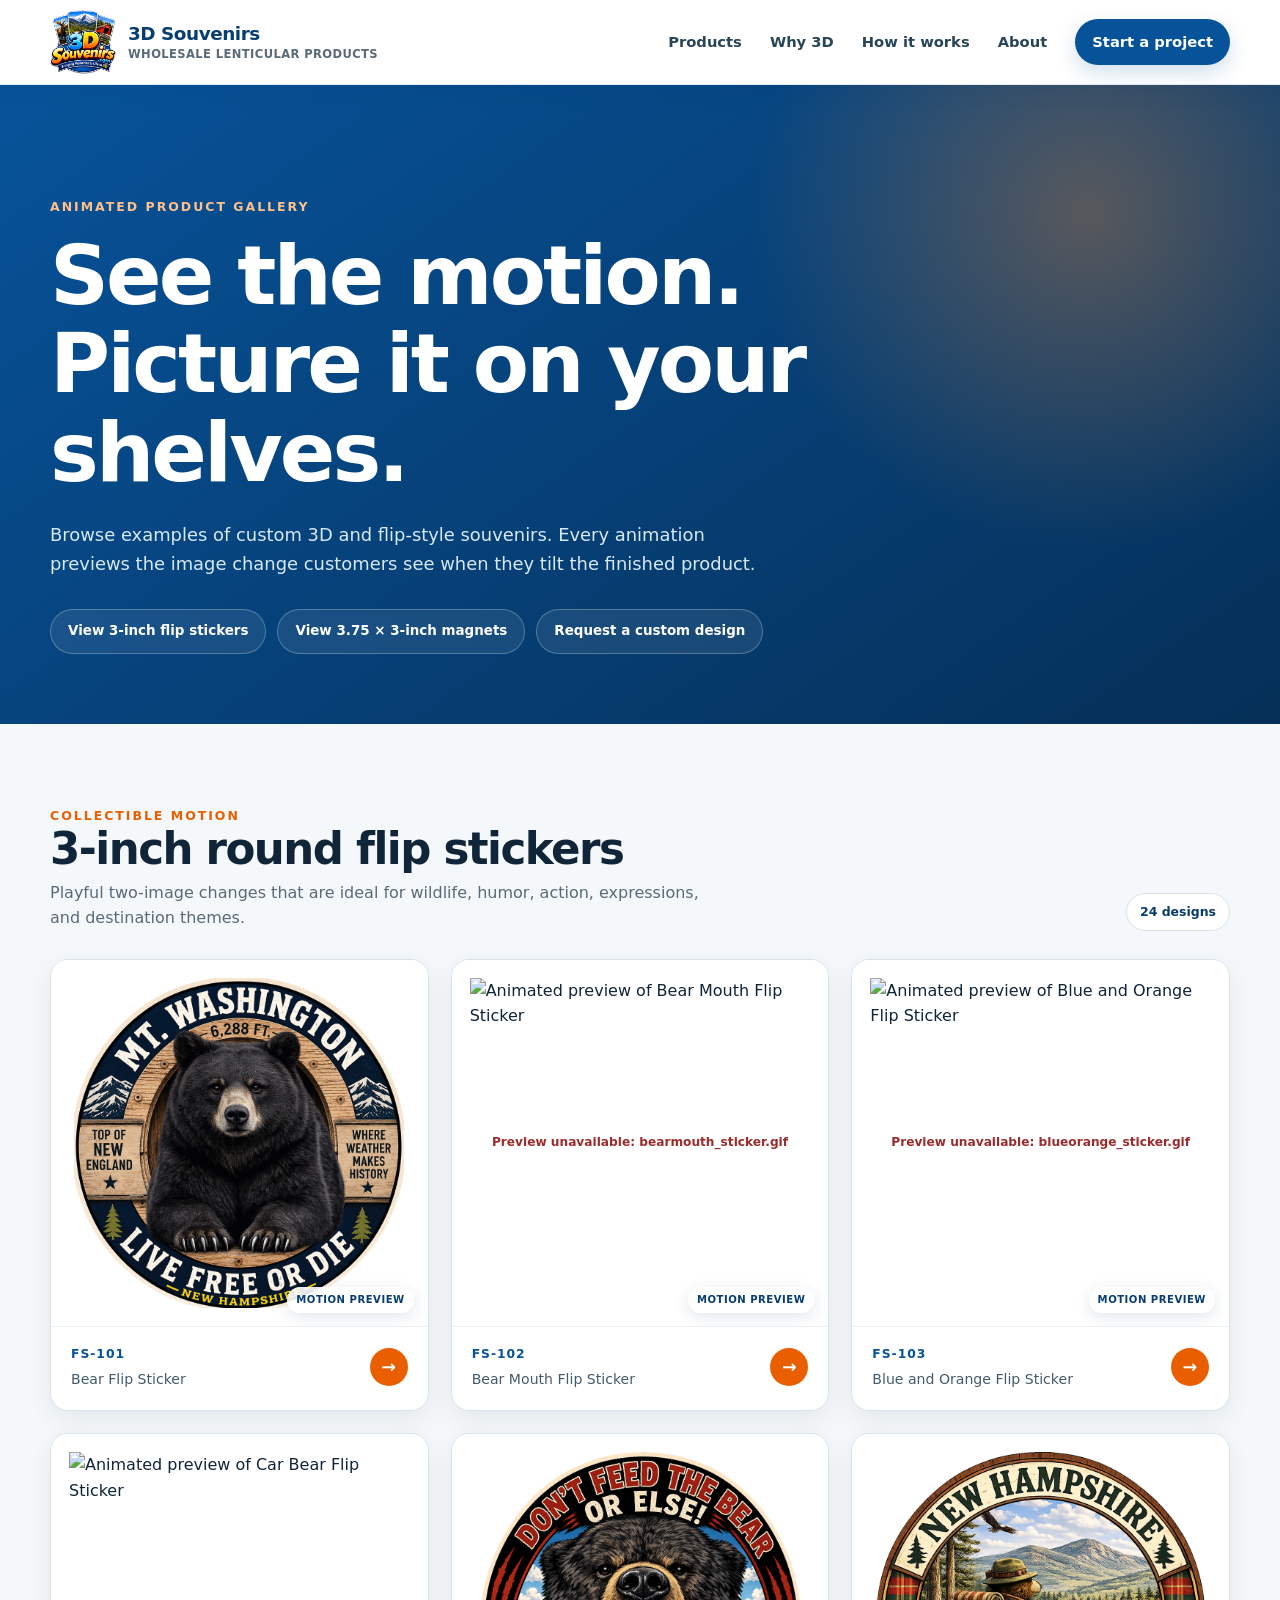
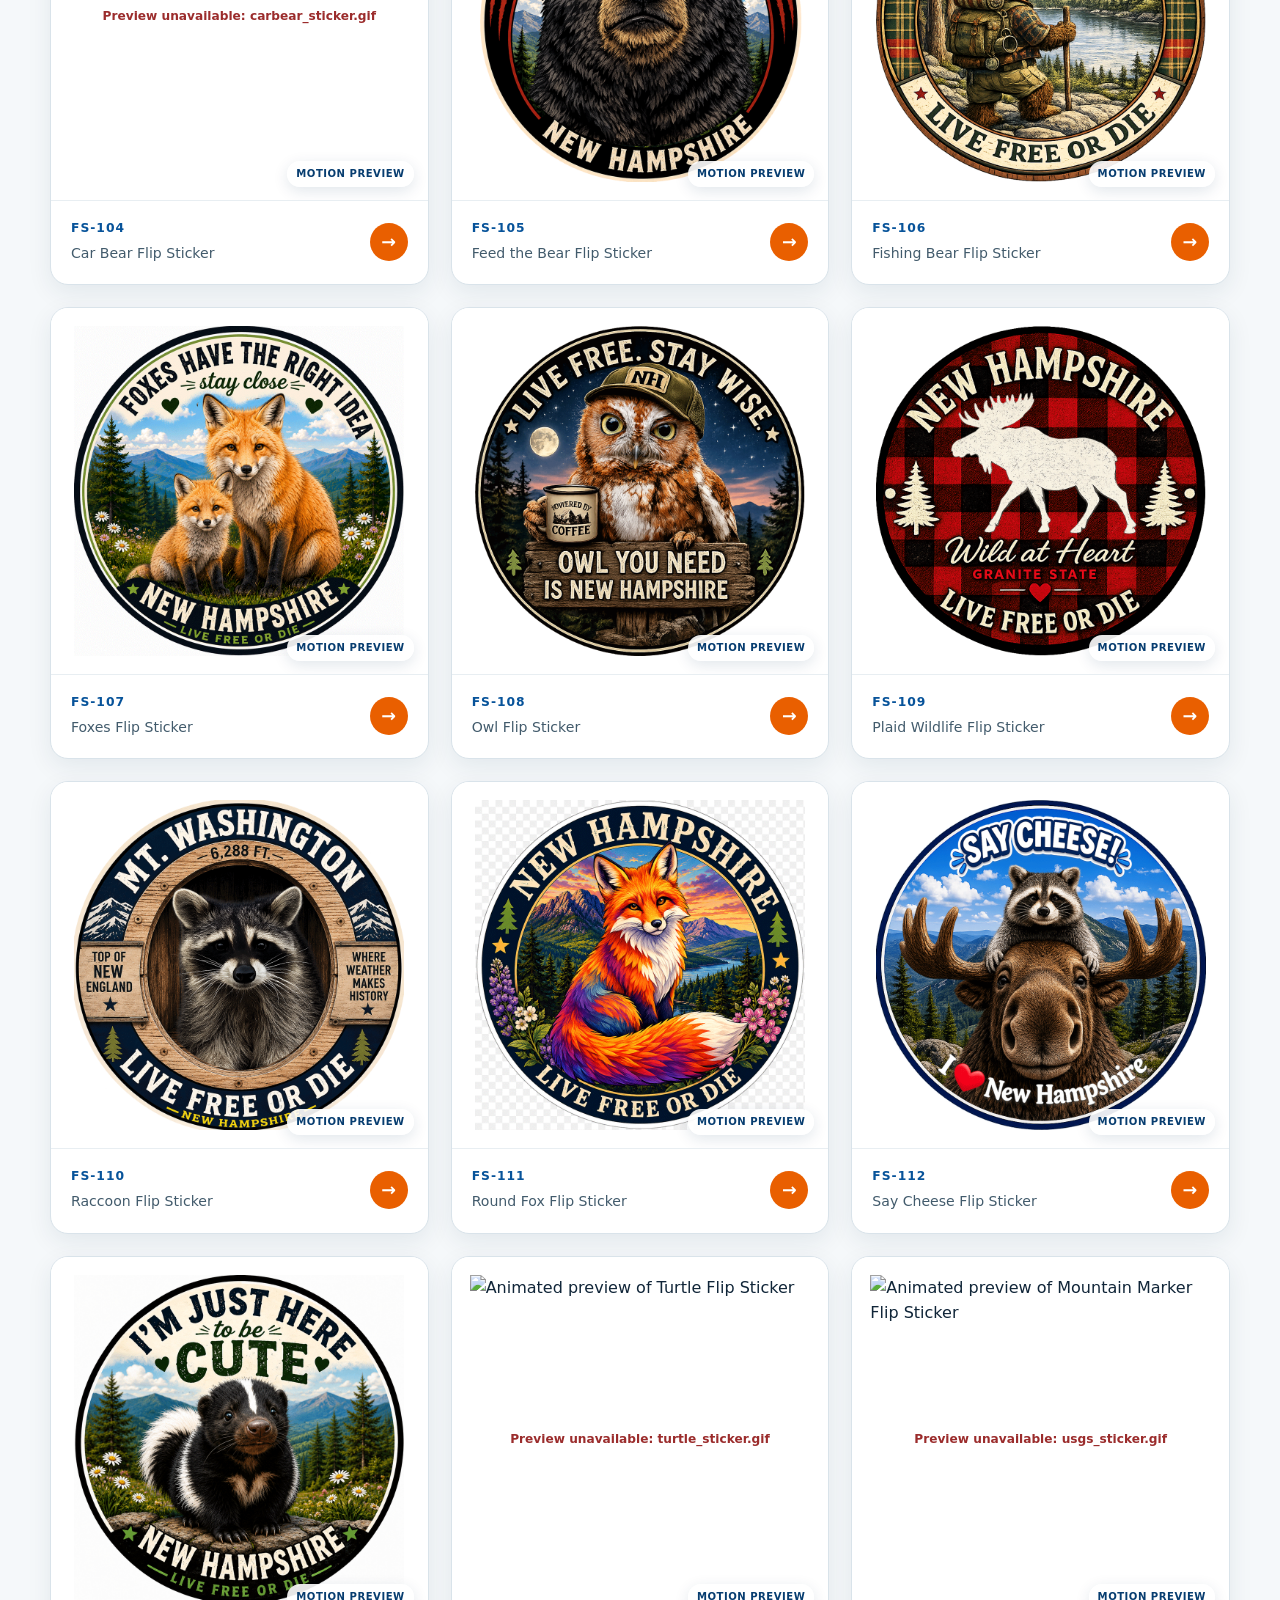
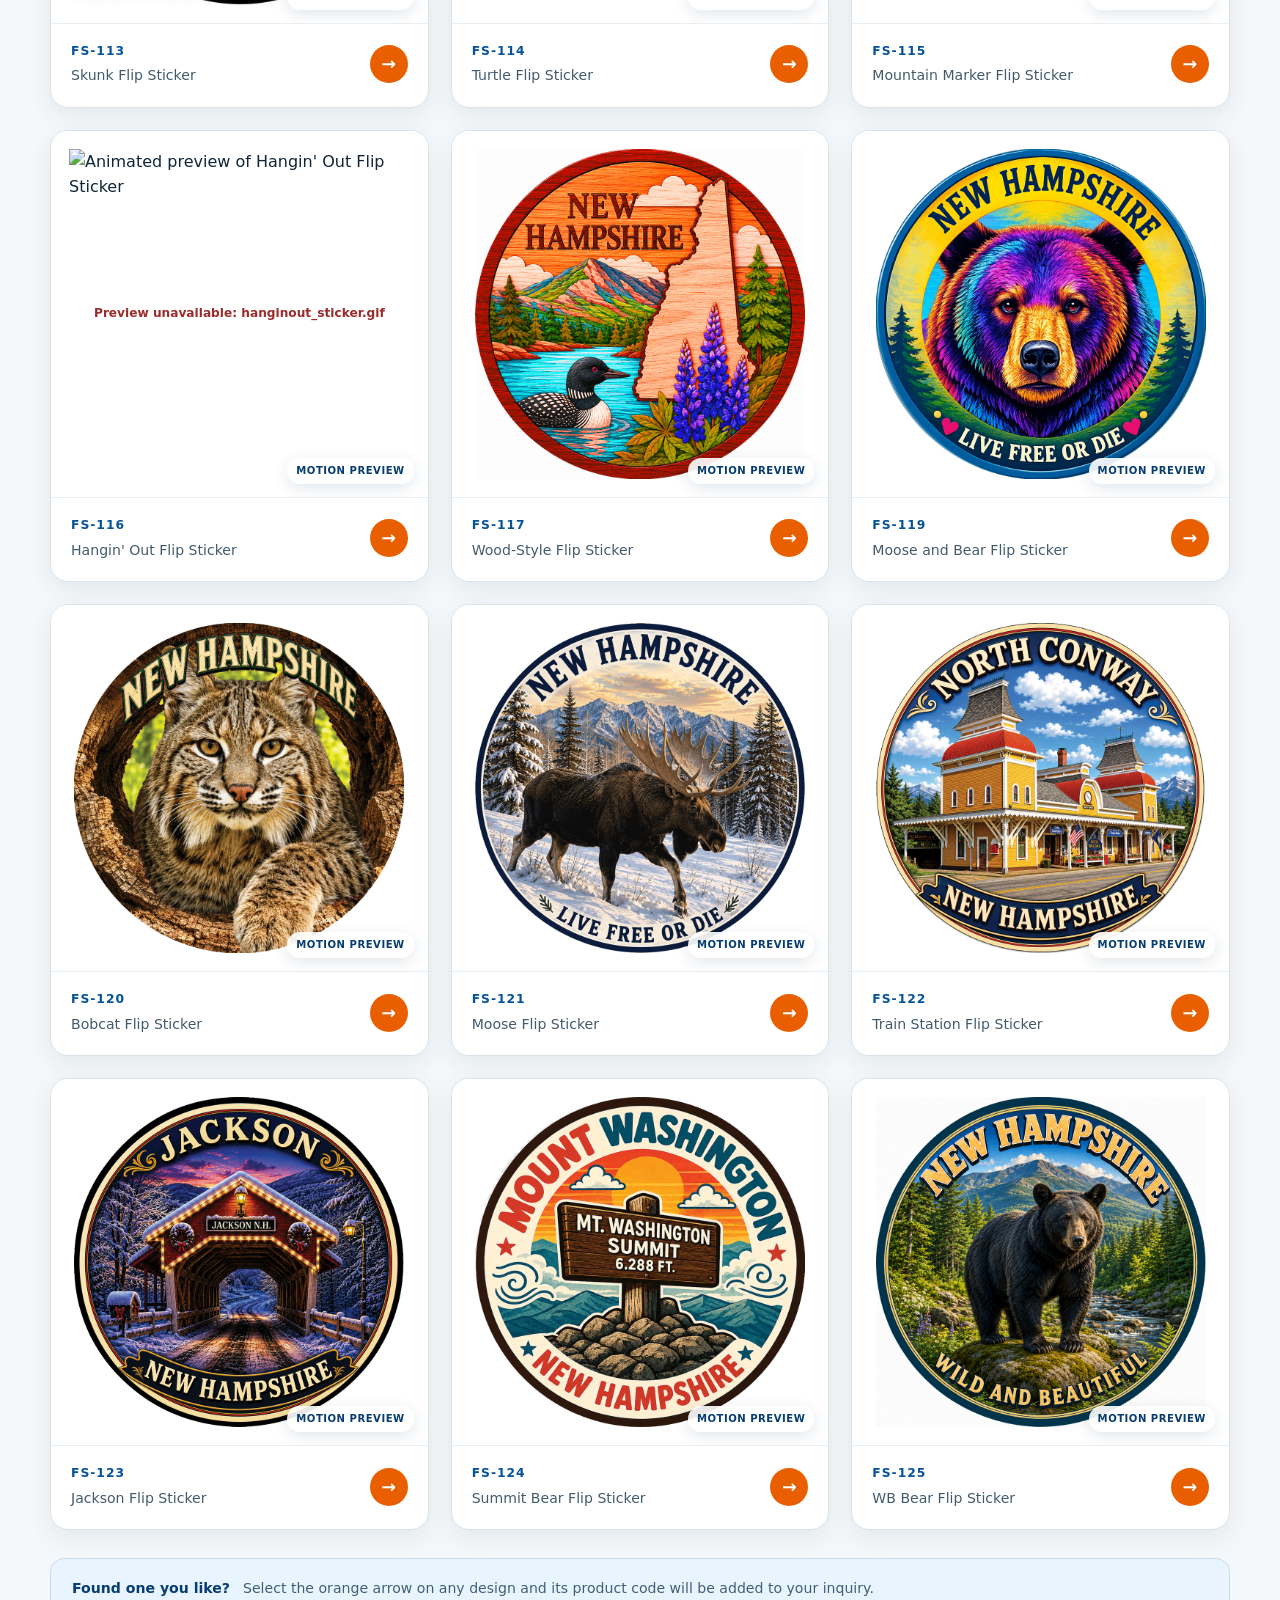
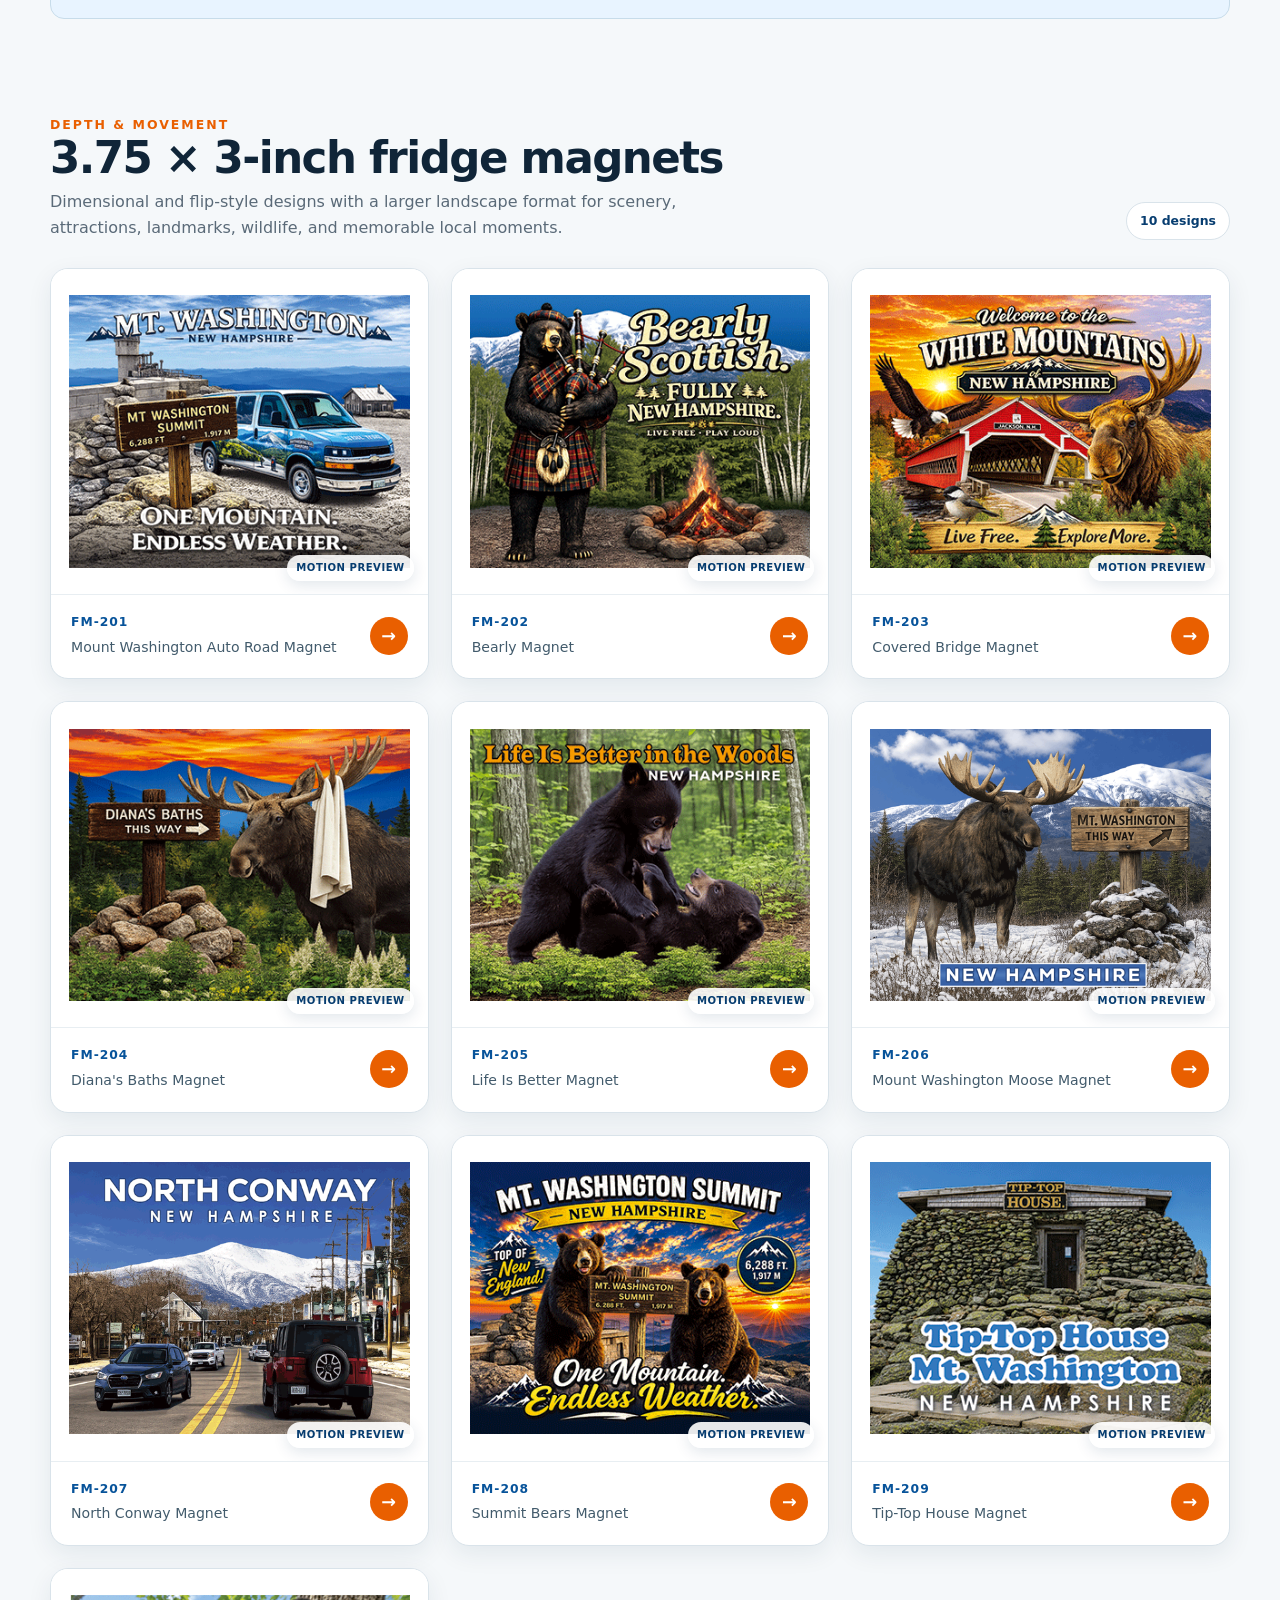
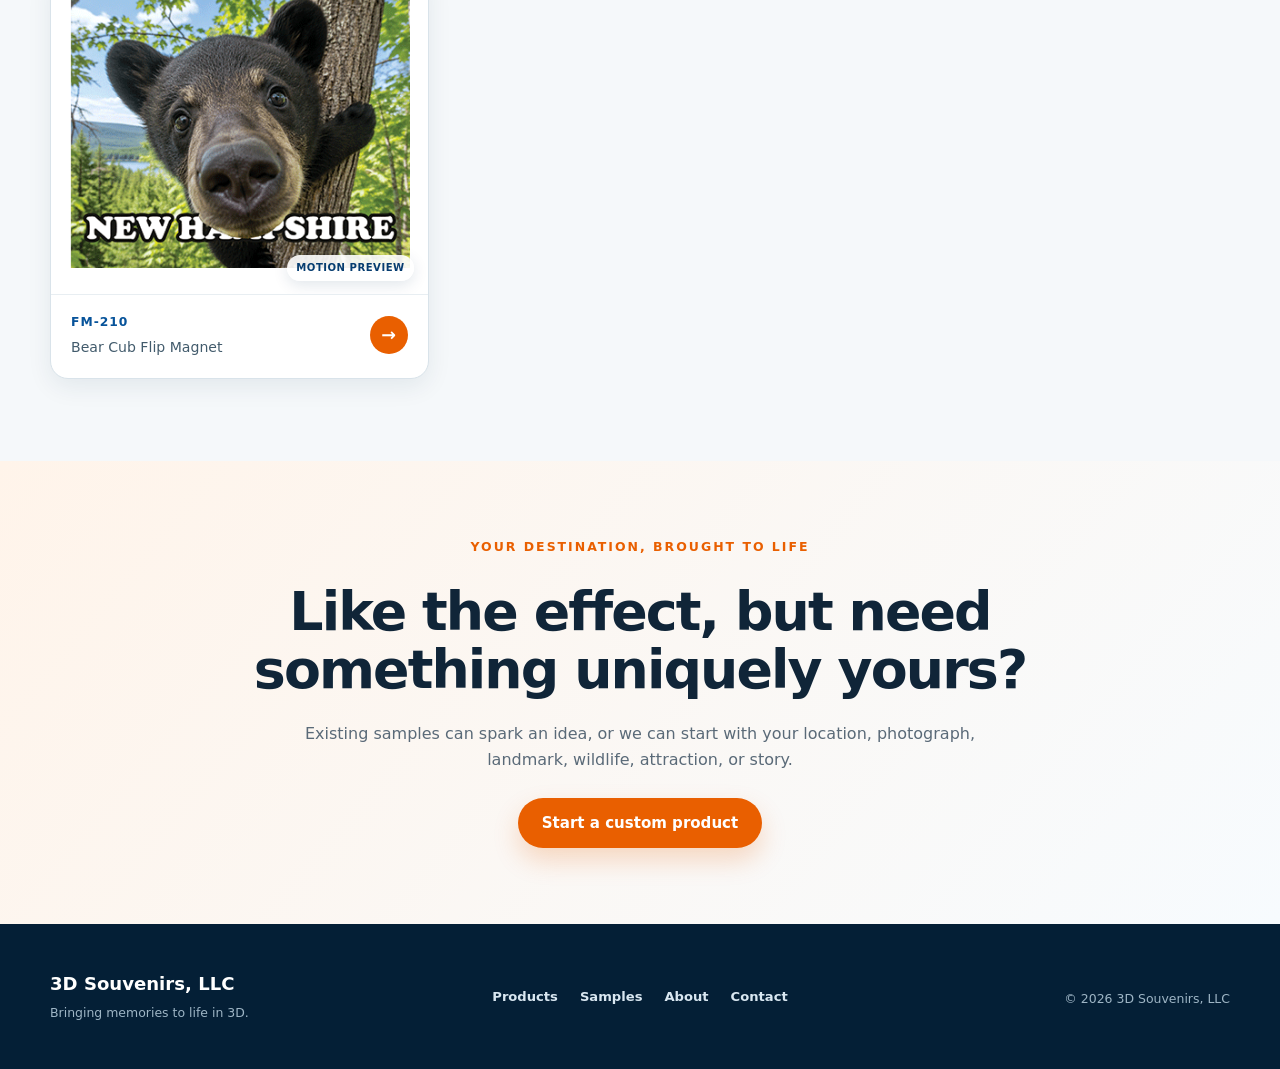
==== commit d676f952: "Add wb_bear_sticker.gif (FS-125) to samples gallery" ====
--- a/samples/index.html
+++ b/samples/index.html
@@ -104,7 +104,7 @@
                             humor, action, expressions, and destination themes.
                         </p>
                     </div>
-                    <span class="gallery-count">23 designs</span>
+                    <span class="gallery-count">24 designs</span>
                 </div>
 
                 <div class="gallery-grid" data-gallery="stickers"></div>
@@ -194,7 +194,8 @@
             ["FS-121", "Moose Flip Sticker", "moose_sticker.gif"],
             ["FS-122", "Train Station Flip Sticker", "train_station_sticker.gif"],
             ["FS-123", "Jackson Flip Sticker", "jackson_sticker.gif"],
-            ["FS-124", "Summit Bear Flip Sticker", "summit_bear_sticker.gif"]
+            ["FS-124", "Summit Bear Flip Sticker", "summit_bear_sticker.gif"],
+            ["FS-125", "WB Bear Flip Sticker", "wb_bear_sticker.gif"]
         ],
         magnets: [
             ["FM-201", "Mount Washington Auto Road Magnet", "auto_road.gif"],
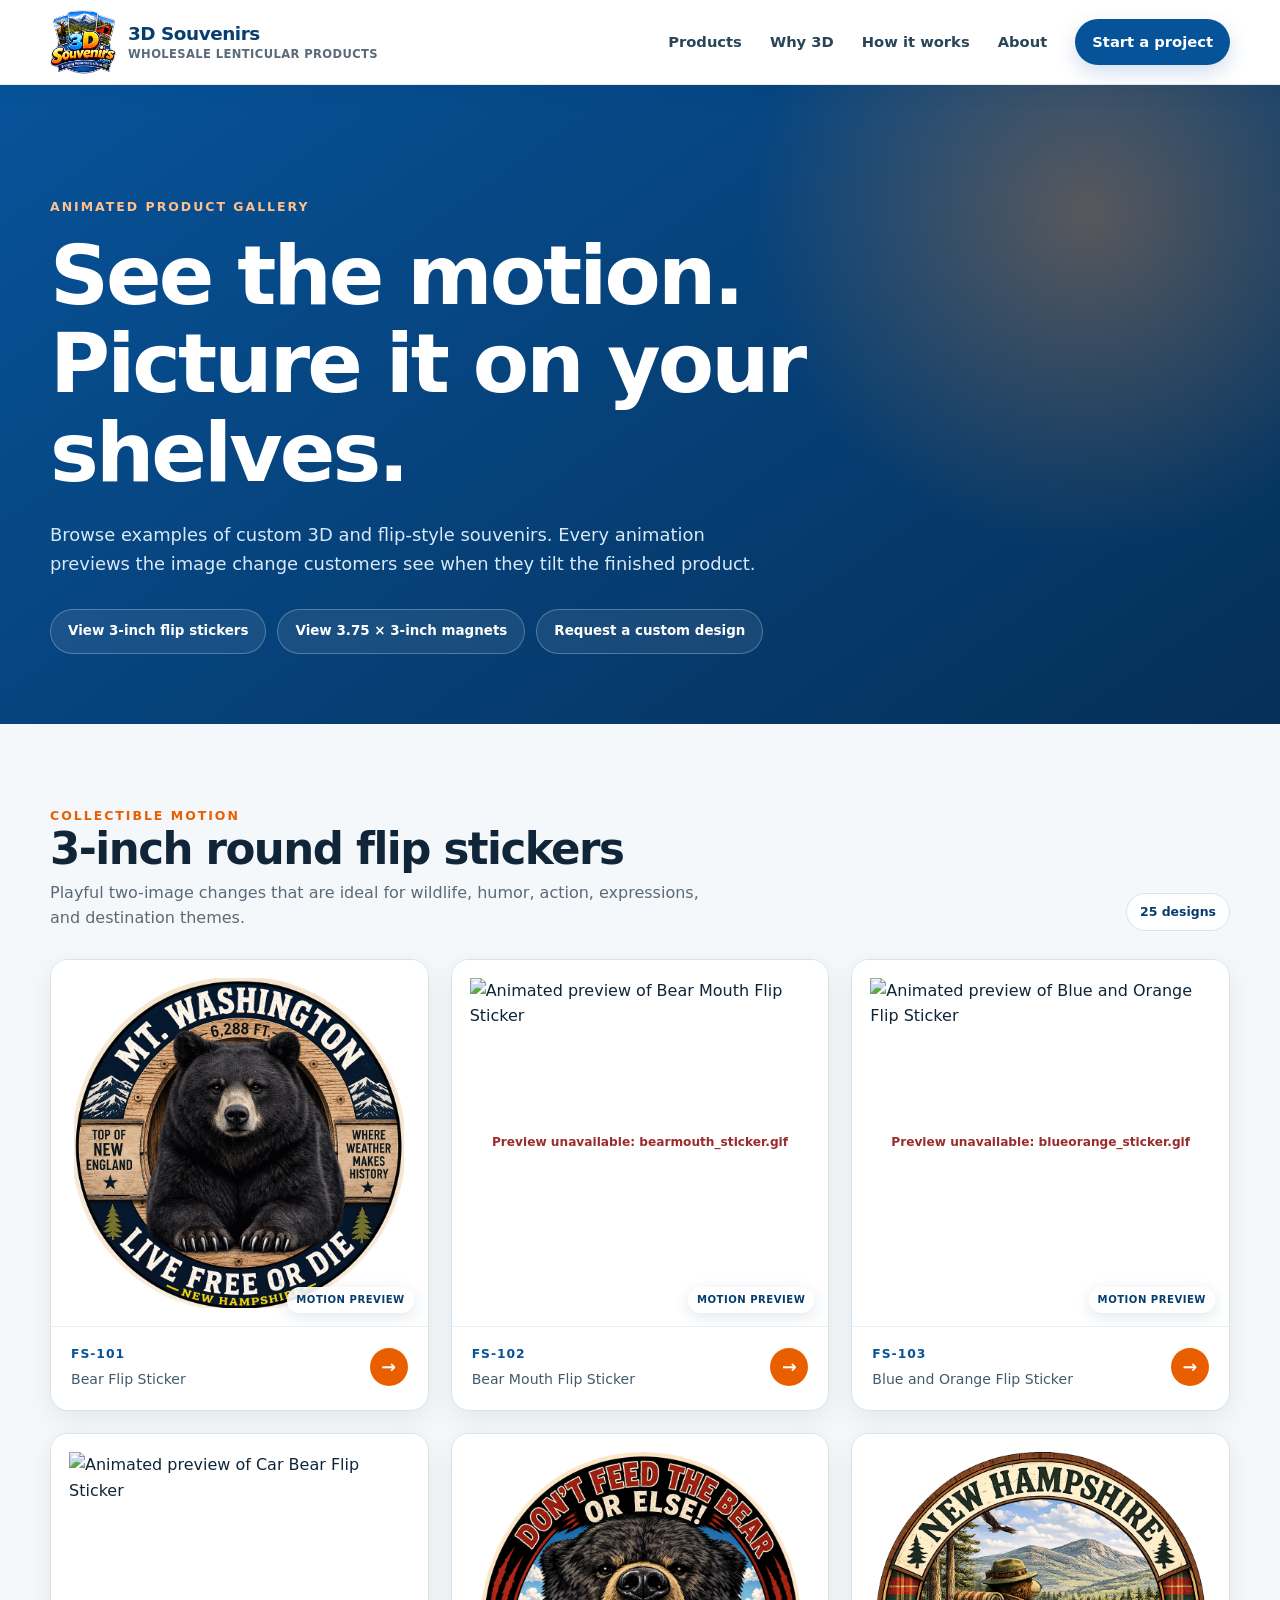
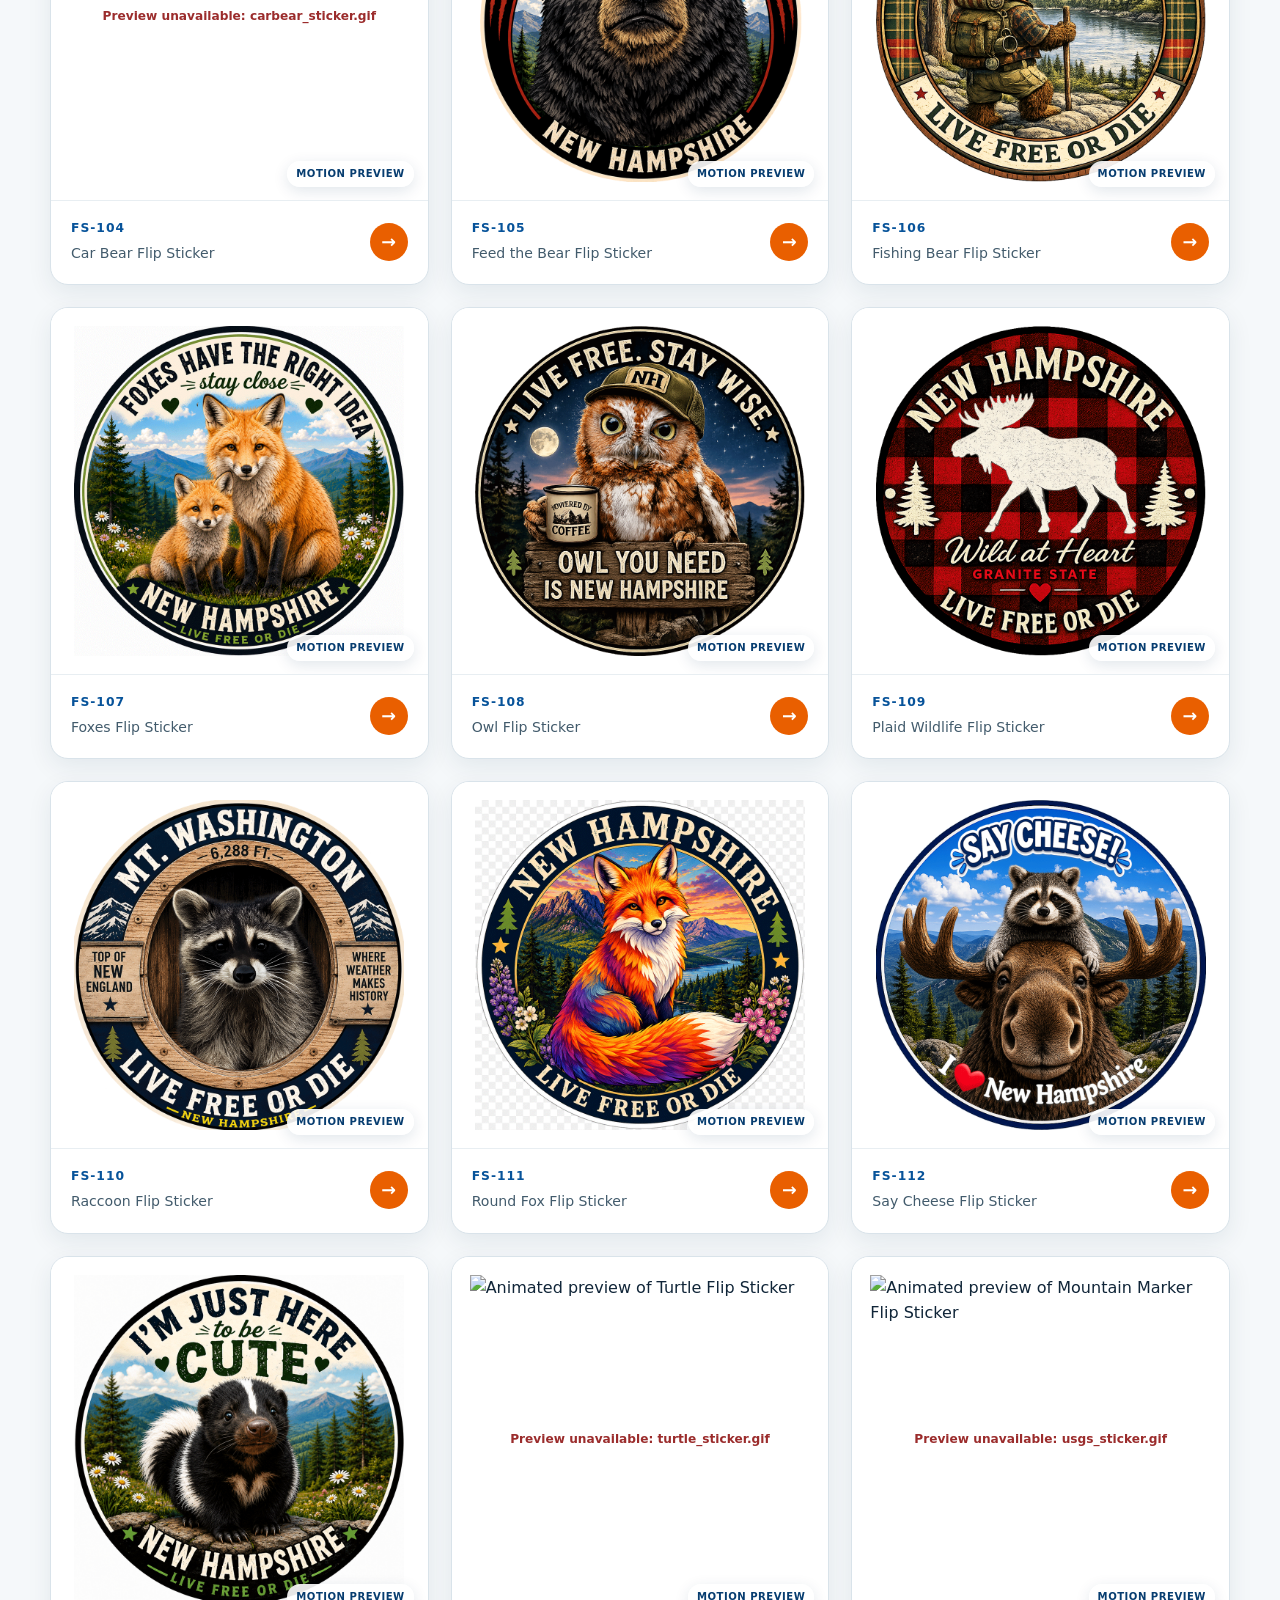
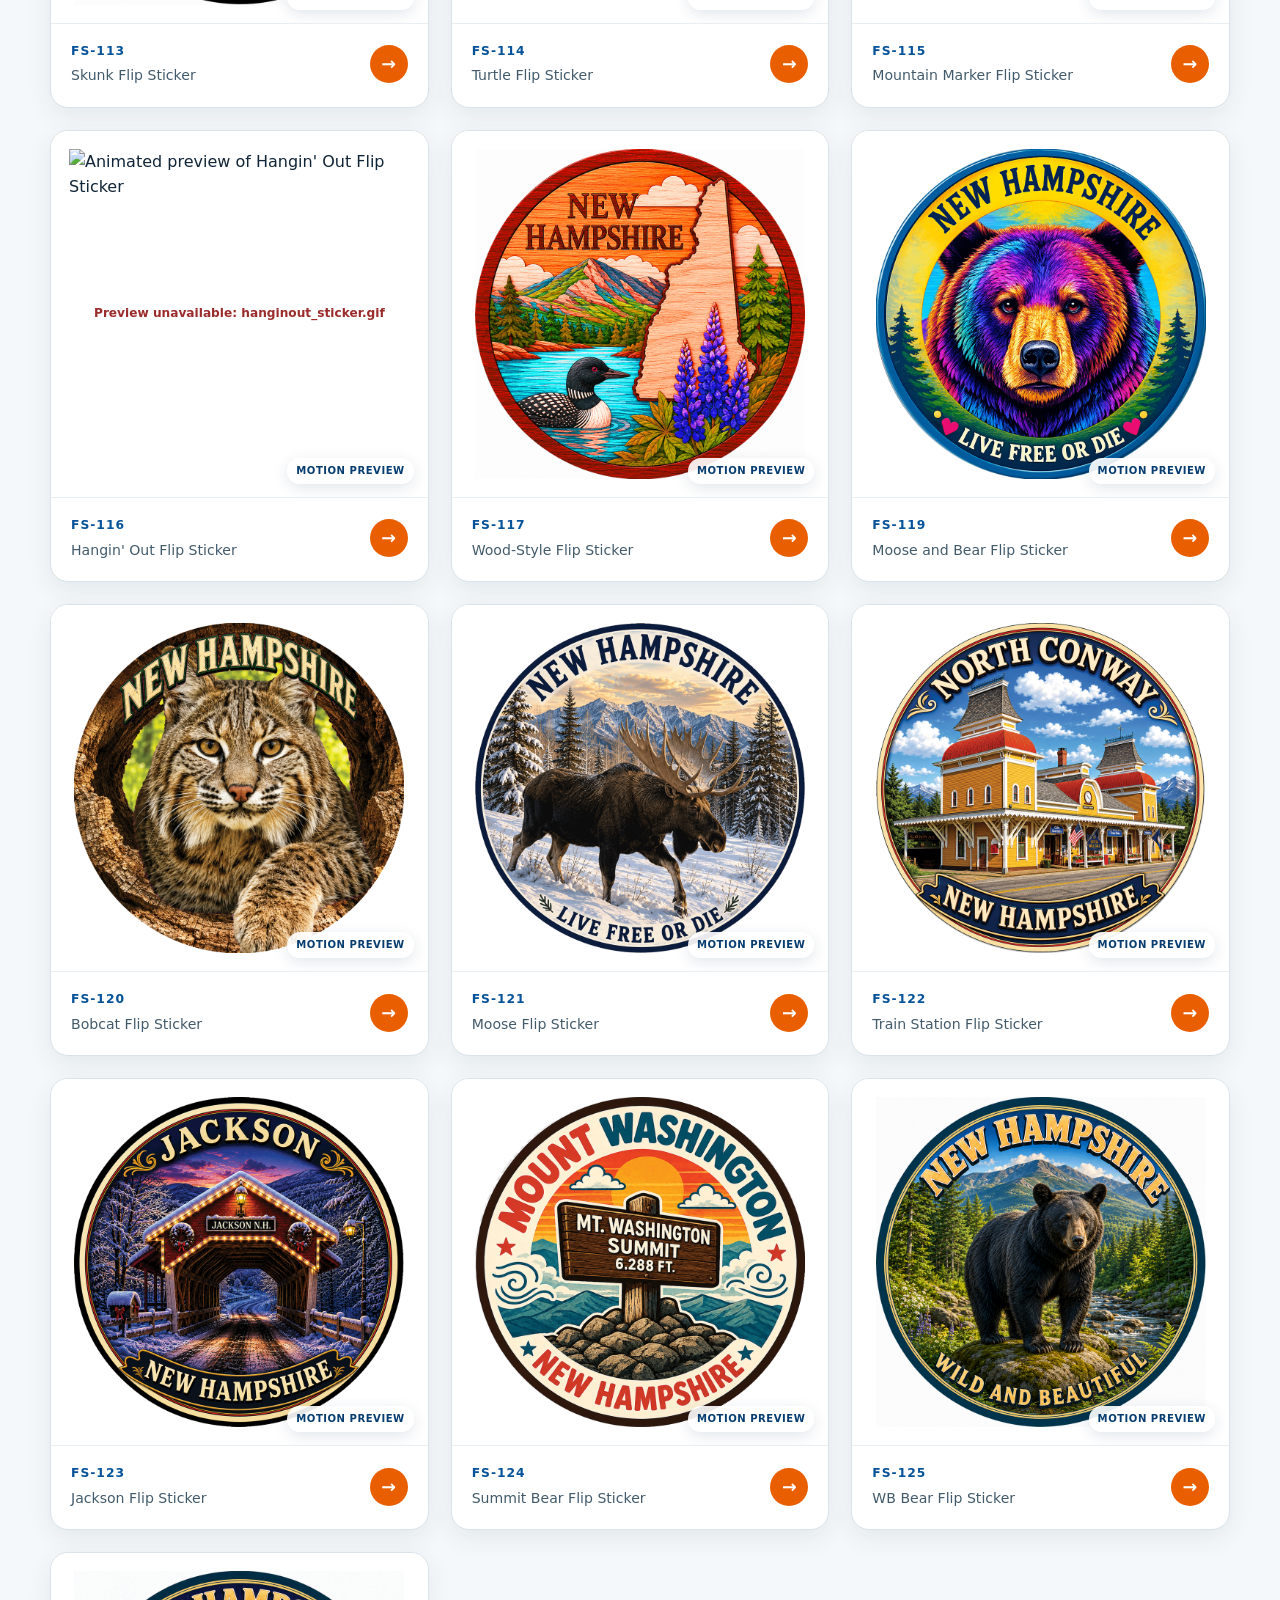
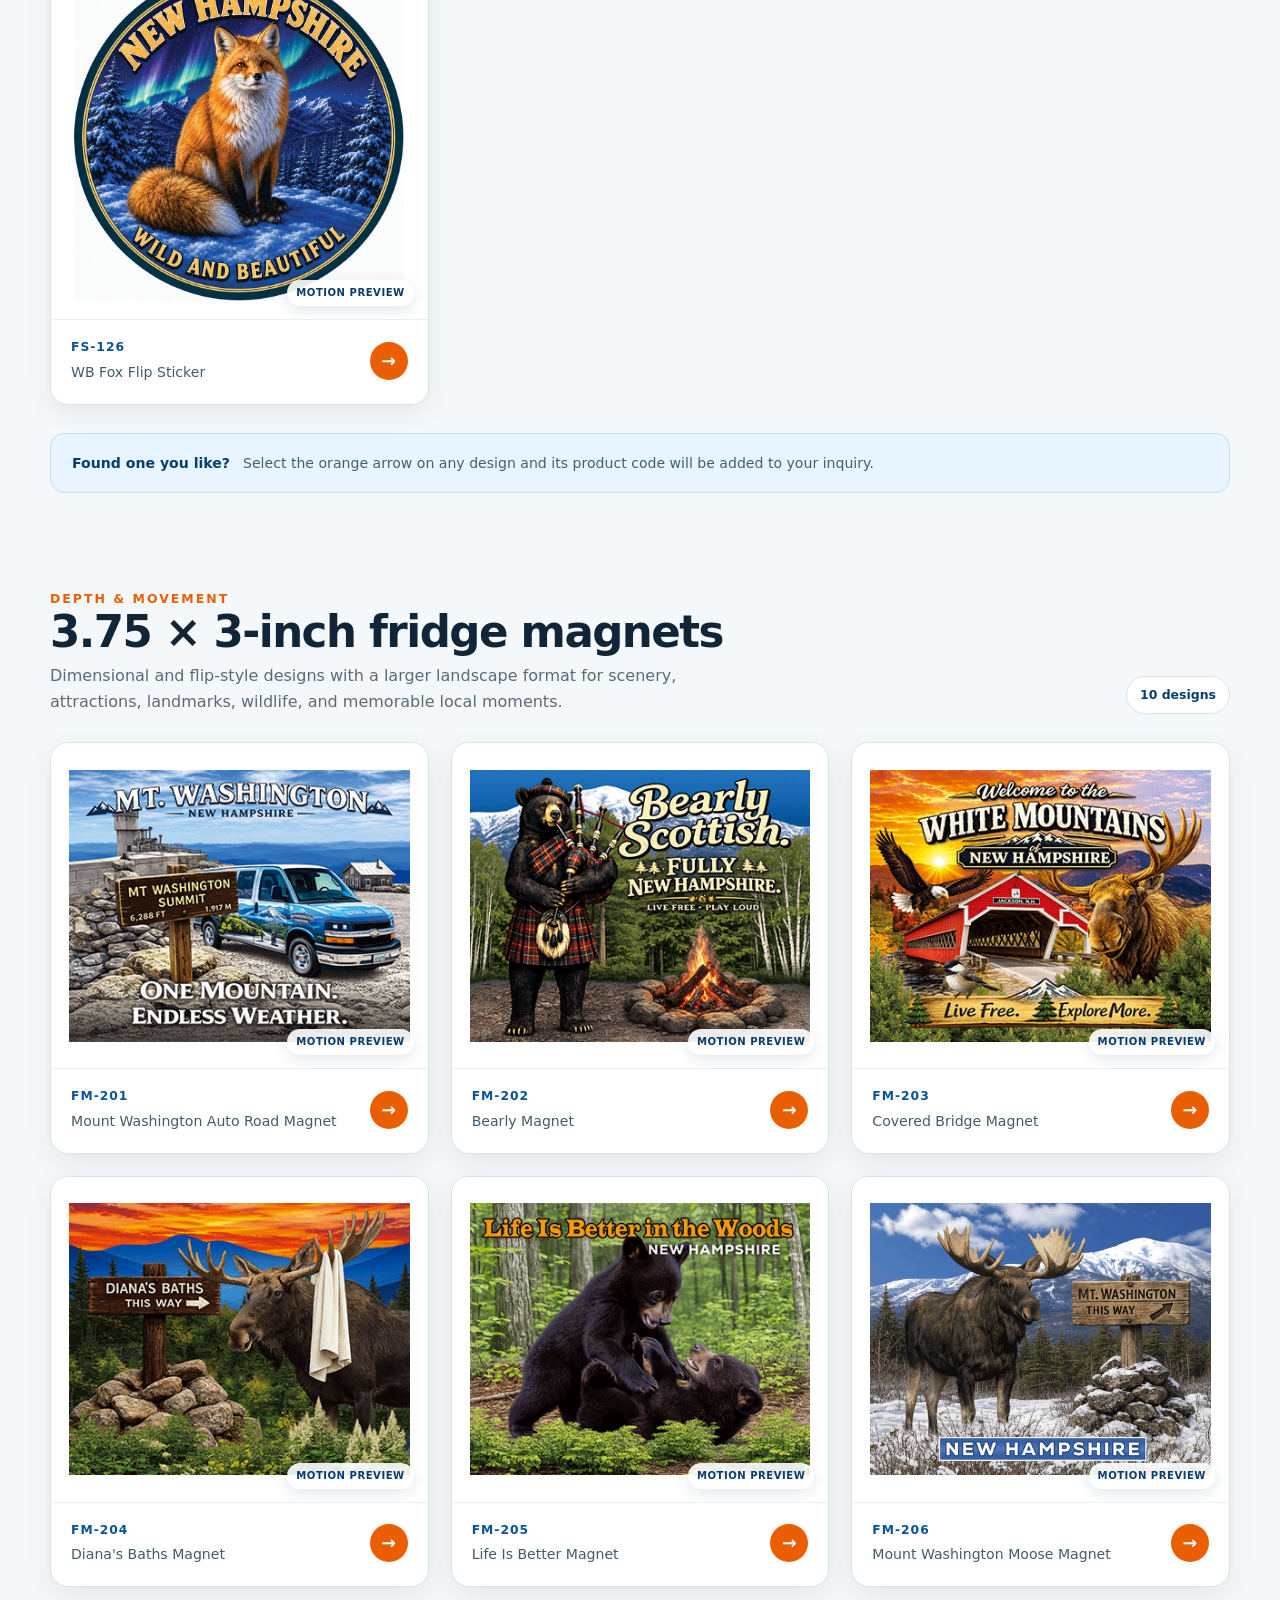
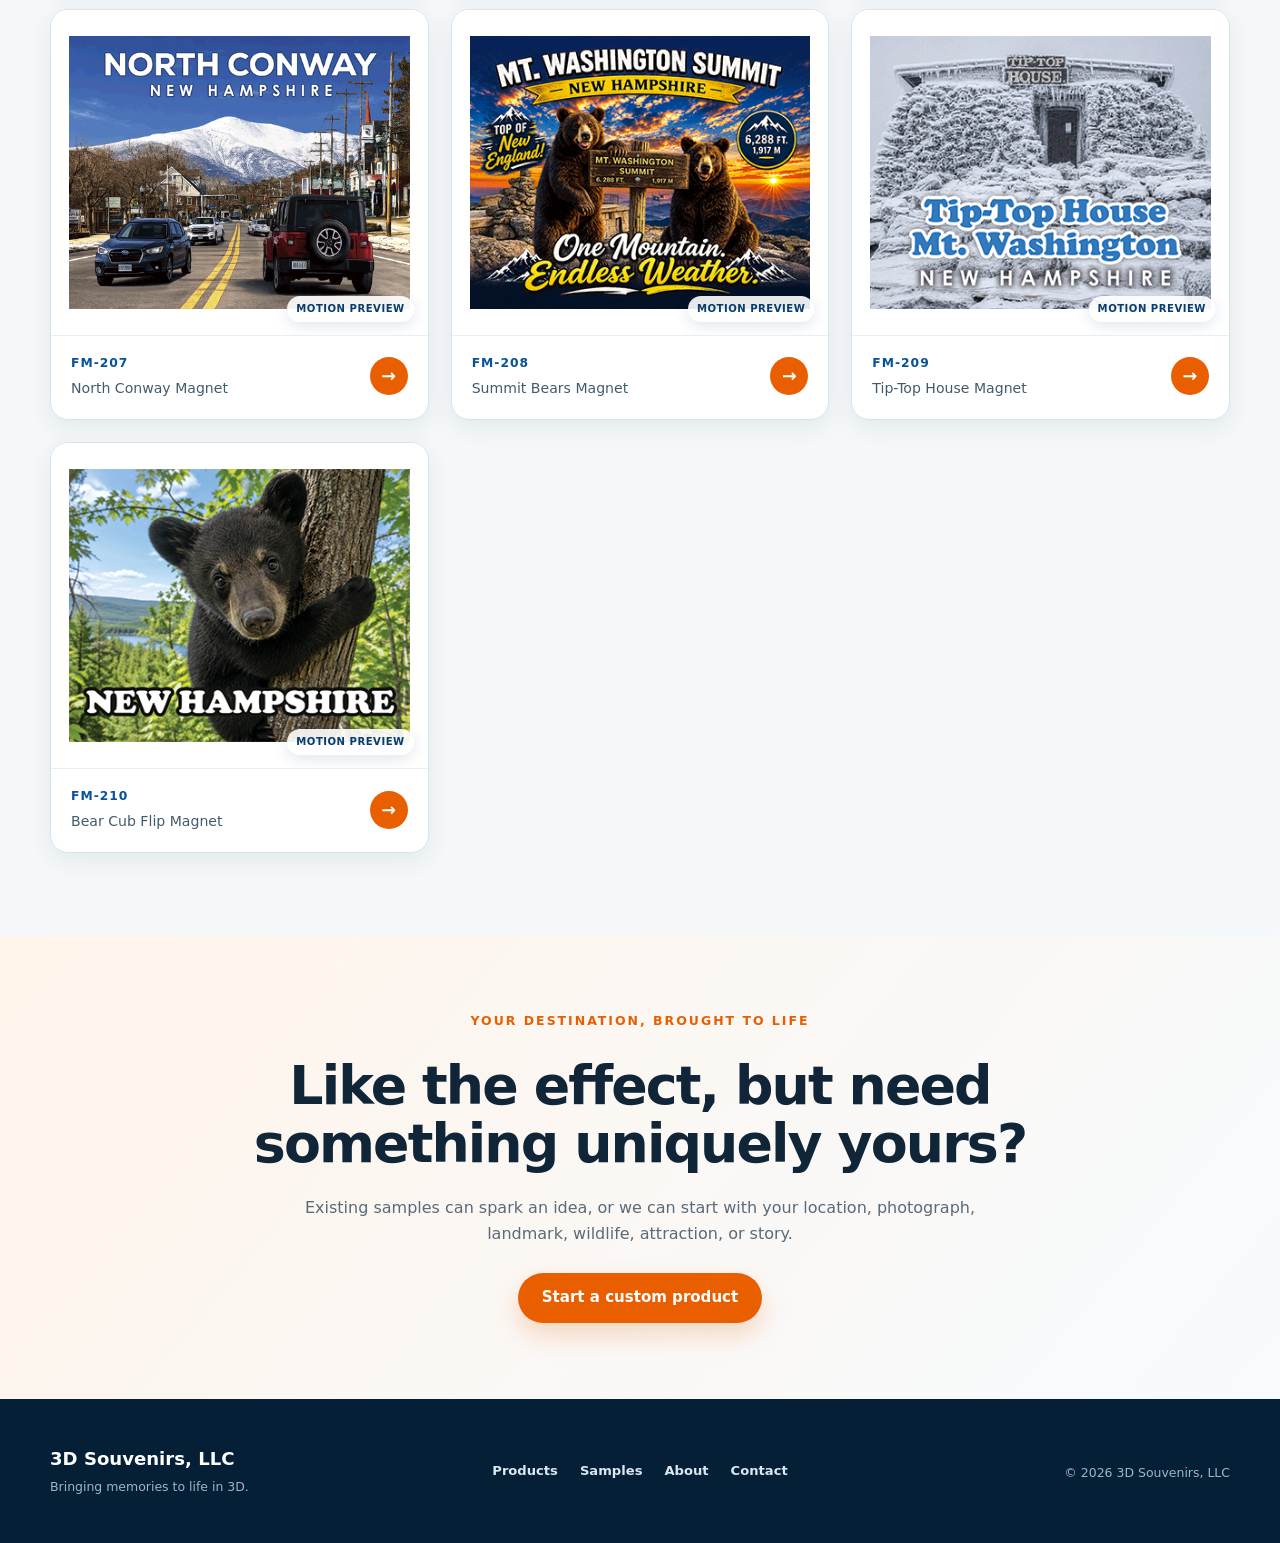
==== commit 2ace7a79: "Add wb_fox_sticker.gif (FS-126) to samples gallery" ====
--- a/samples/index.html
+++ b/samples/index.html
@@ -104,7 +104,7 @@
                             humor, action, expressions, and destination themes.
                         </p>
                     </div>
-                    <span class="gallery-count">24 designs</span>
+                    <span class="gallery-count">25 designs</span>
                 </div>
 
                 <div class="gallery-grid" data-gallery="stickers"></div>
@@ -195,7 +195,8 @@
             ["FS-122", "Train Station Flip Sticker", "train_station_sticker.gif"],
             ["FS-123", "Jackson Flip Sticker", "jackson_sticker.gif"],
             ["FS-124", "Summit Bear Flip Sticker", "summit_bear_sticker.gif"],
-            ["FS-125", "WB Bear Flip Sticker", "wb_bear_sticker.gif"]
+            ["FS-125", "WB Bear Flip Sticker", "wb_bear_sticker.gif"],
+            ["FS-126", "WB Fox Flip Sticker", "wb_fox_sticker.gif"]
         ],
         magnets: [
             ["FM-201", "Mount Washington Auto Road Magnet", "auto_road.gif"],
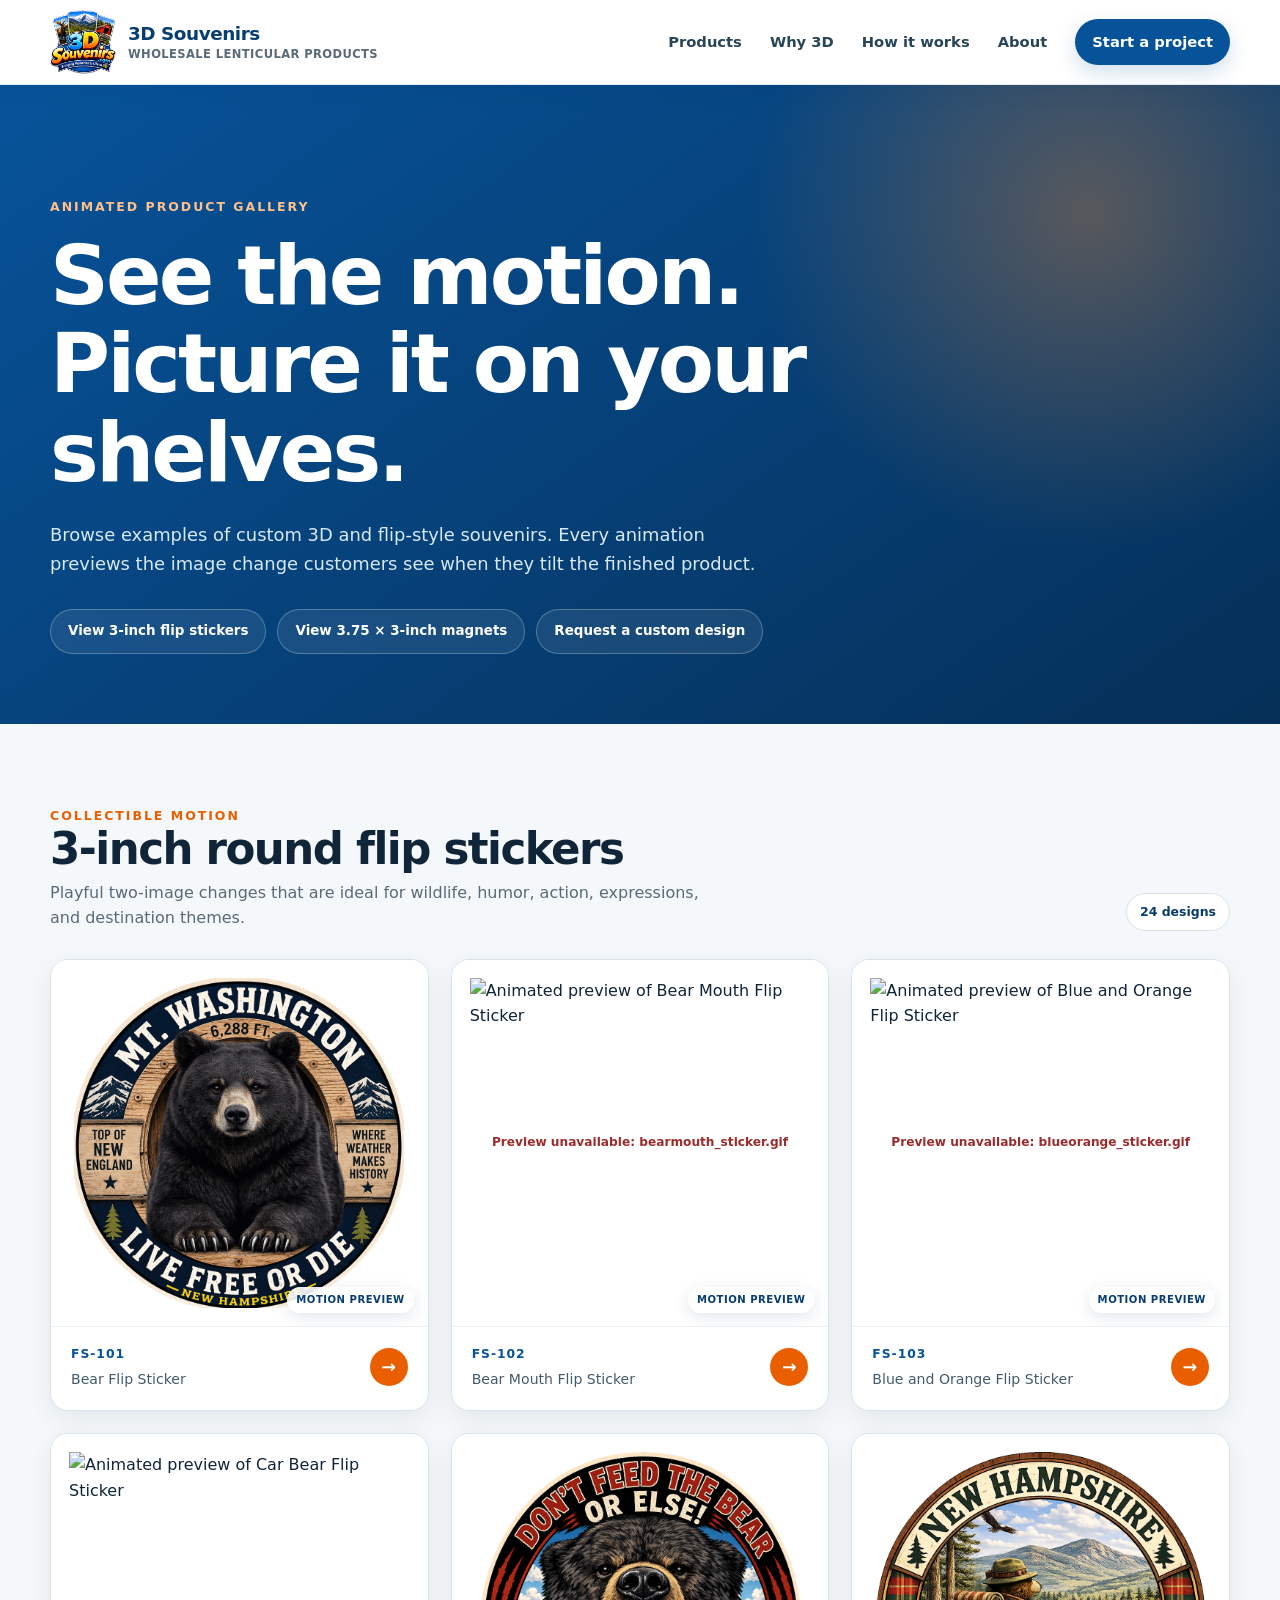
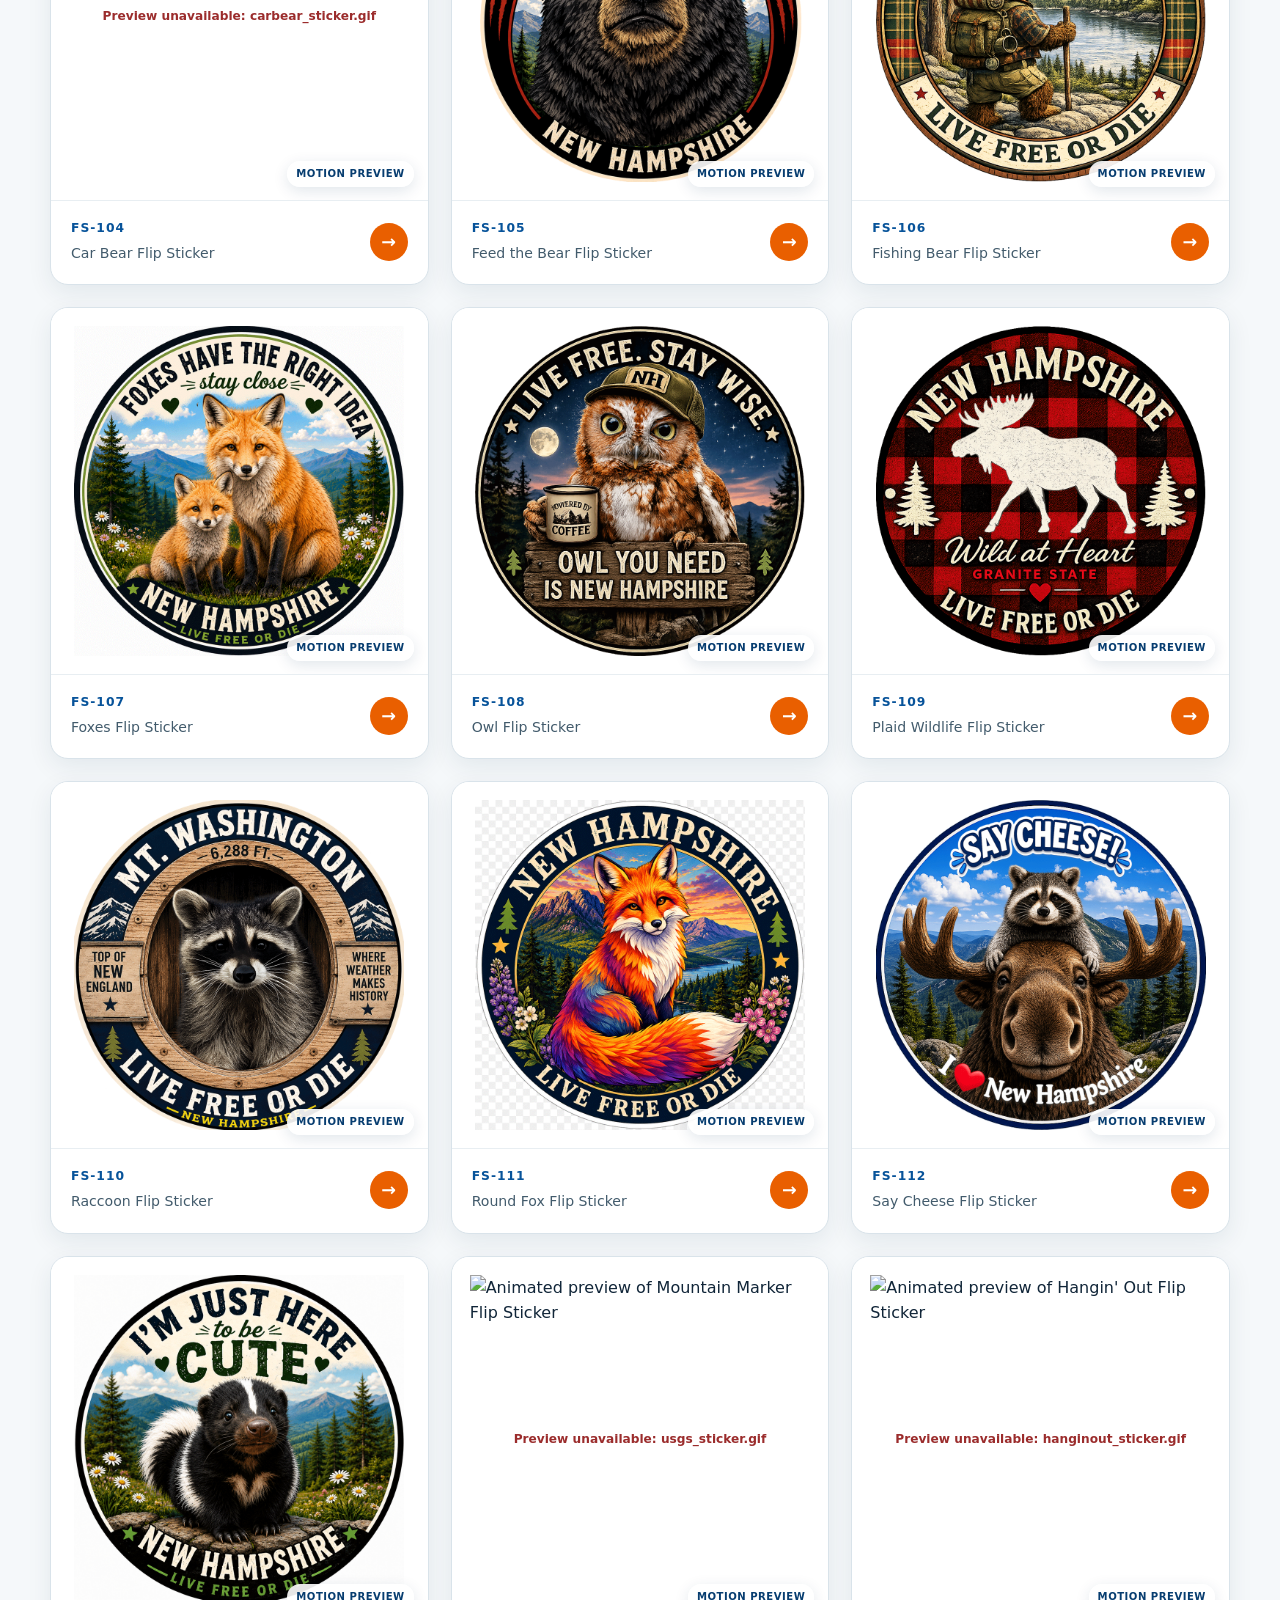
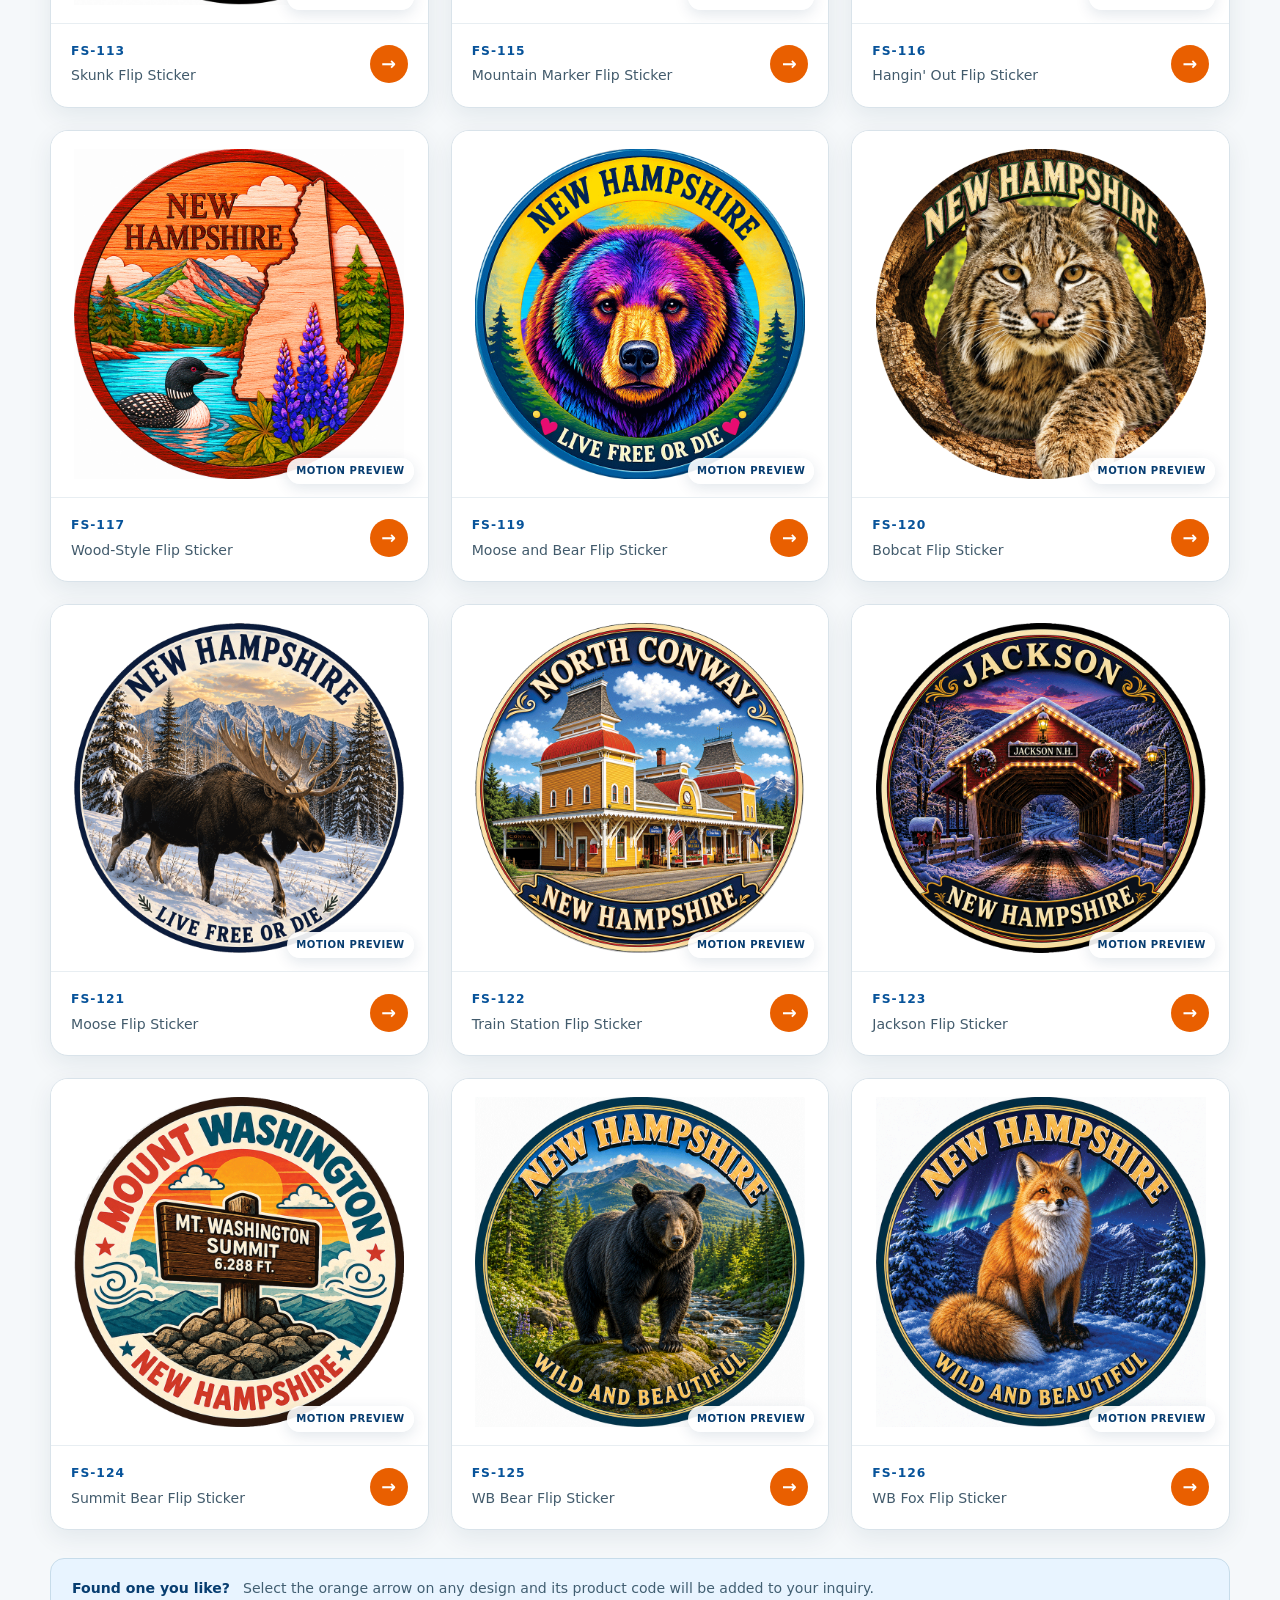
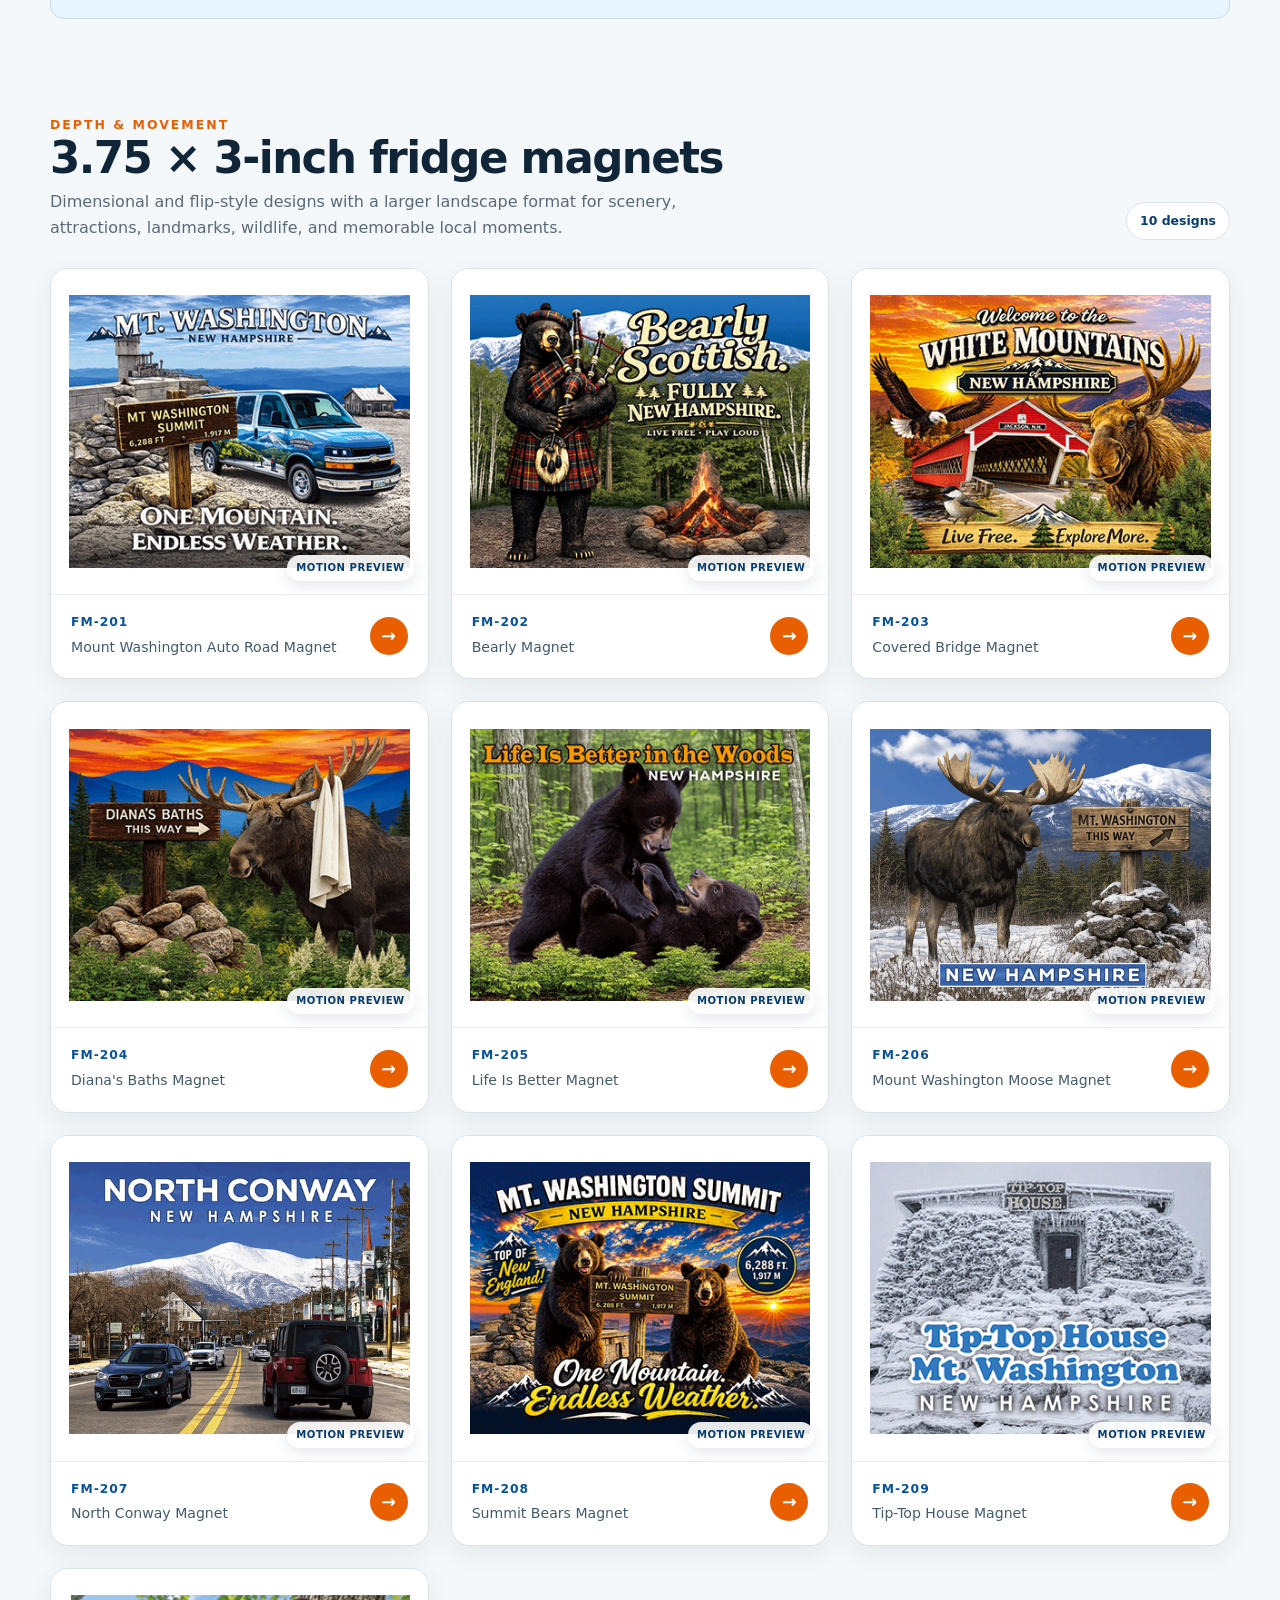
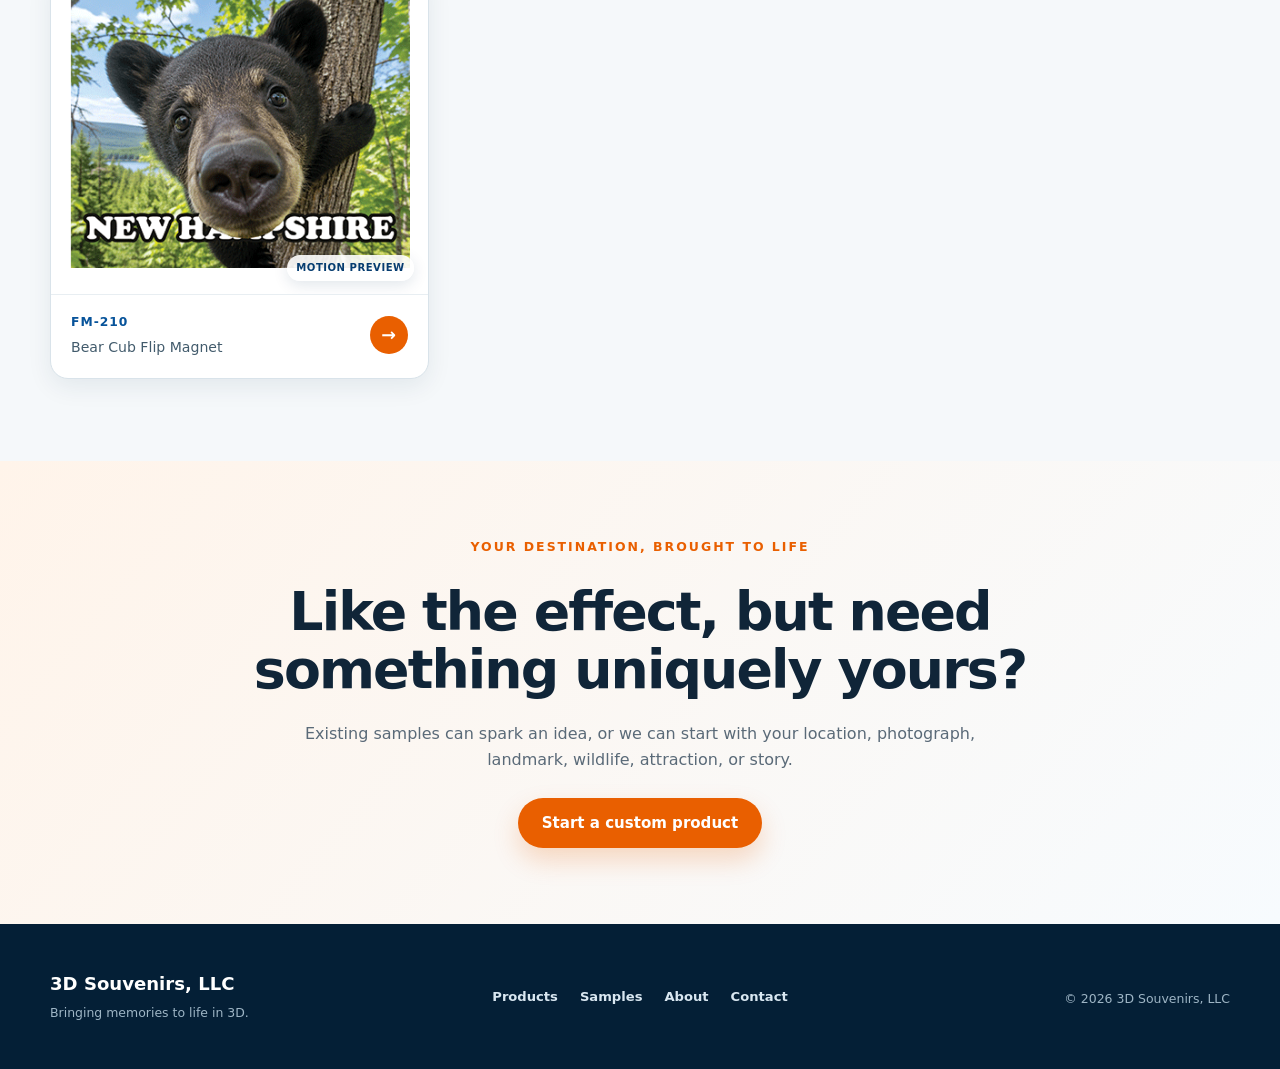
==== commit 74b09a5e: "Remove Turtle Flip Sticker (FS-114) from samples gallery" ====
--- a/samples/index.html
+++ b/samples/index.html
@@ -104,7 +104,7 @@
                             humor, action, expressions, and destination themes.
                         </p>
                     </div>
-                    <span class="gallery-count">25 designs</span>
+                    <span class="gallery-count">24 designs</span>
                 </div>
 
                 <div class="gallery-grid" data-gallery="stickers"></div>
@@ -185,7 +185,6 @@
             ["FS-111", "Round Fox Flip Sticker", "roundfox_sticker.gif"],
             ["FS-112", "Say Cheese Flip Sticker", "say_cheese_sticker.gif"],
             ["FS-113", "Skunk Flip Sticker", "skunk_stickers.gif"],
-            ["FS-114", "Turtle Flip Sticker", "turtle_sticker.gif"],
             ["FS-115", "Mountain Marker Flip Sticker", "usgs_sticker.gif"],
             ["FS-116", "Hangin' Out Flip Sticker", "hanginout_sticker.gif"],
             ["FS-117", "Wood-Style Flip Sticker", "wood_sticker.gif"],
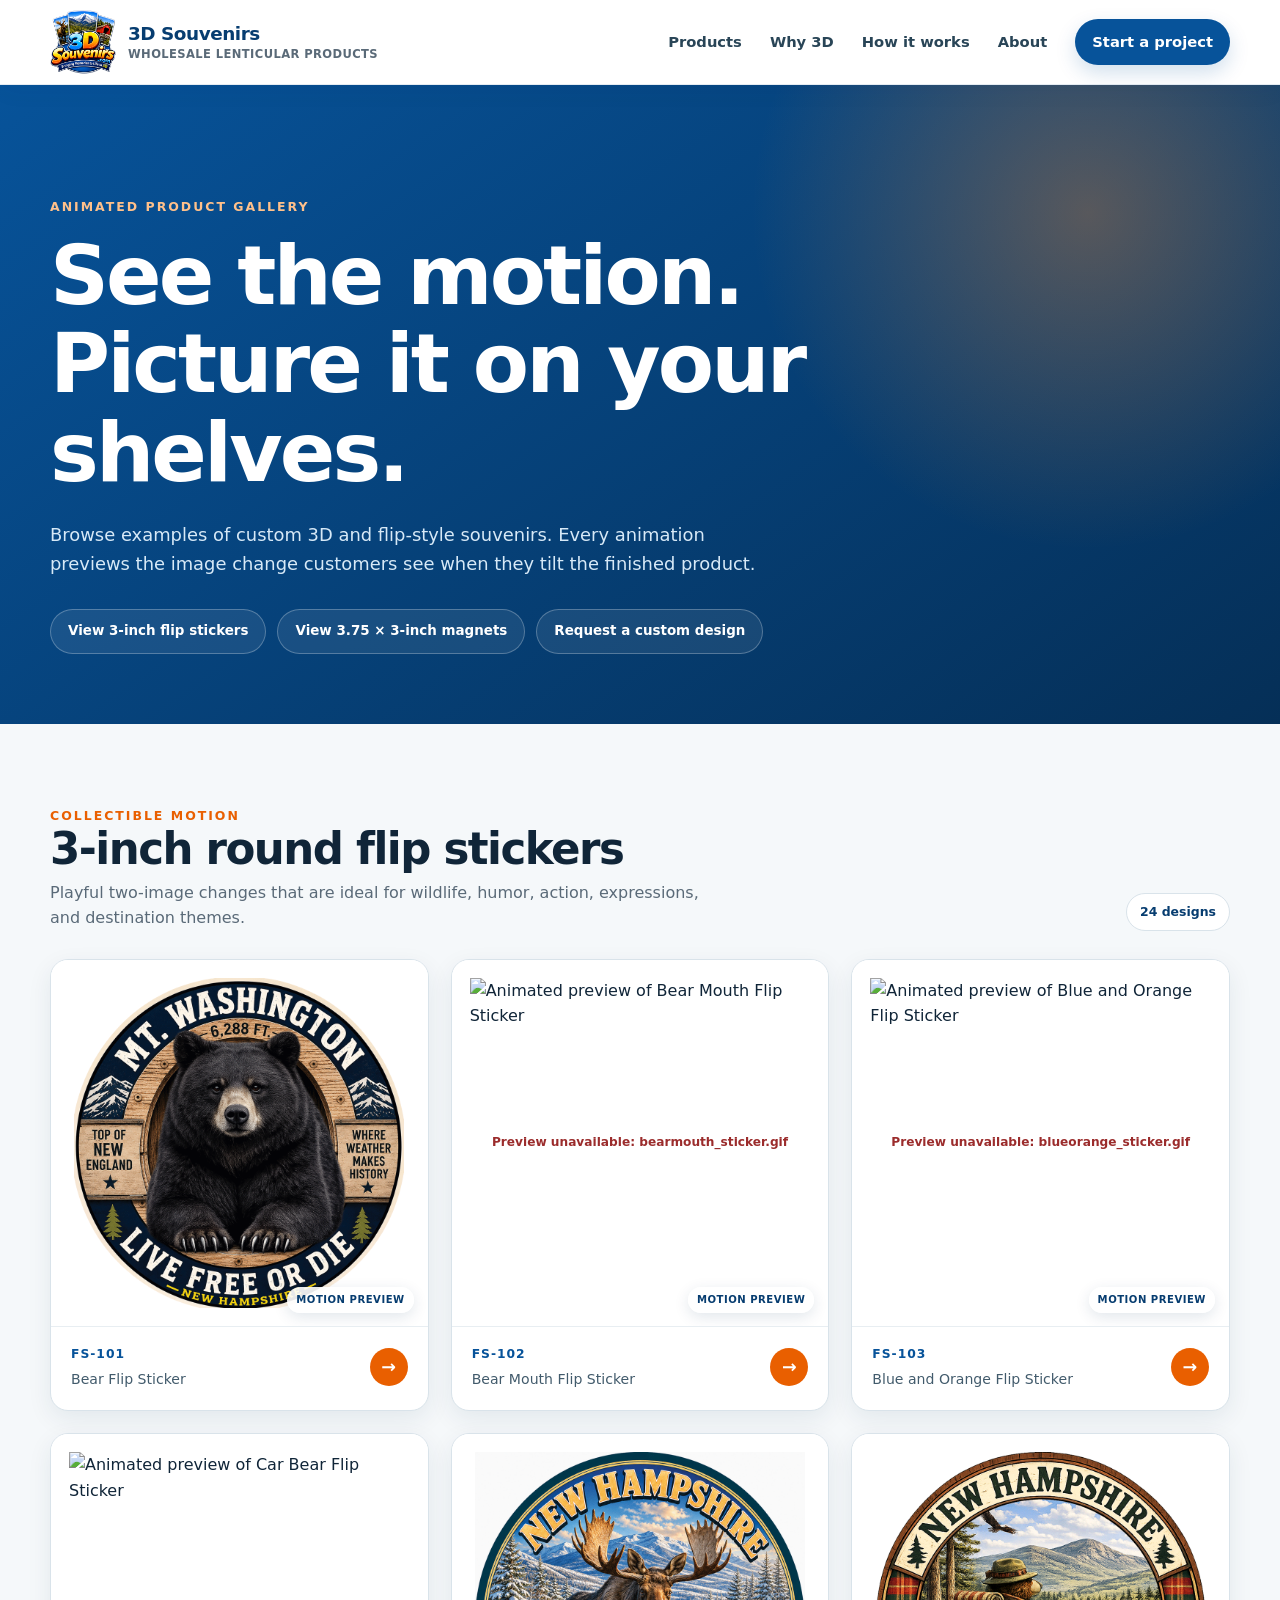
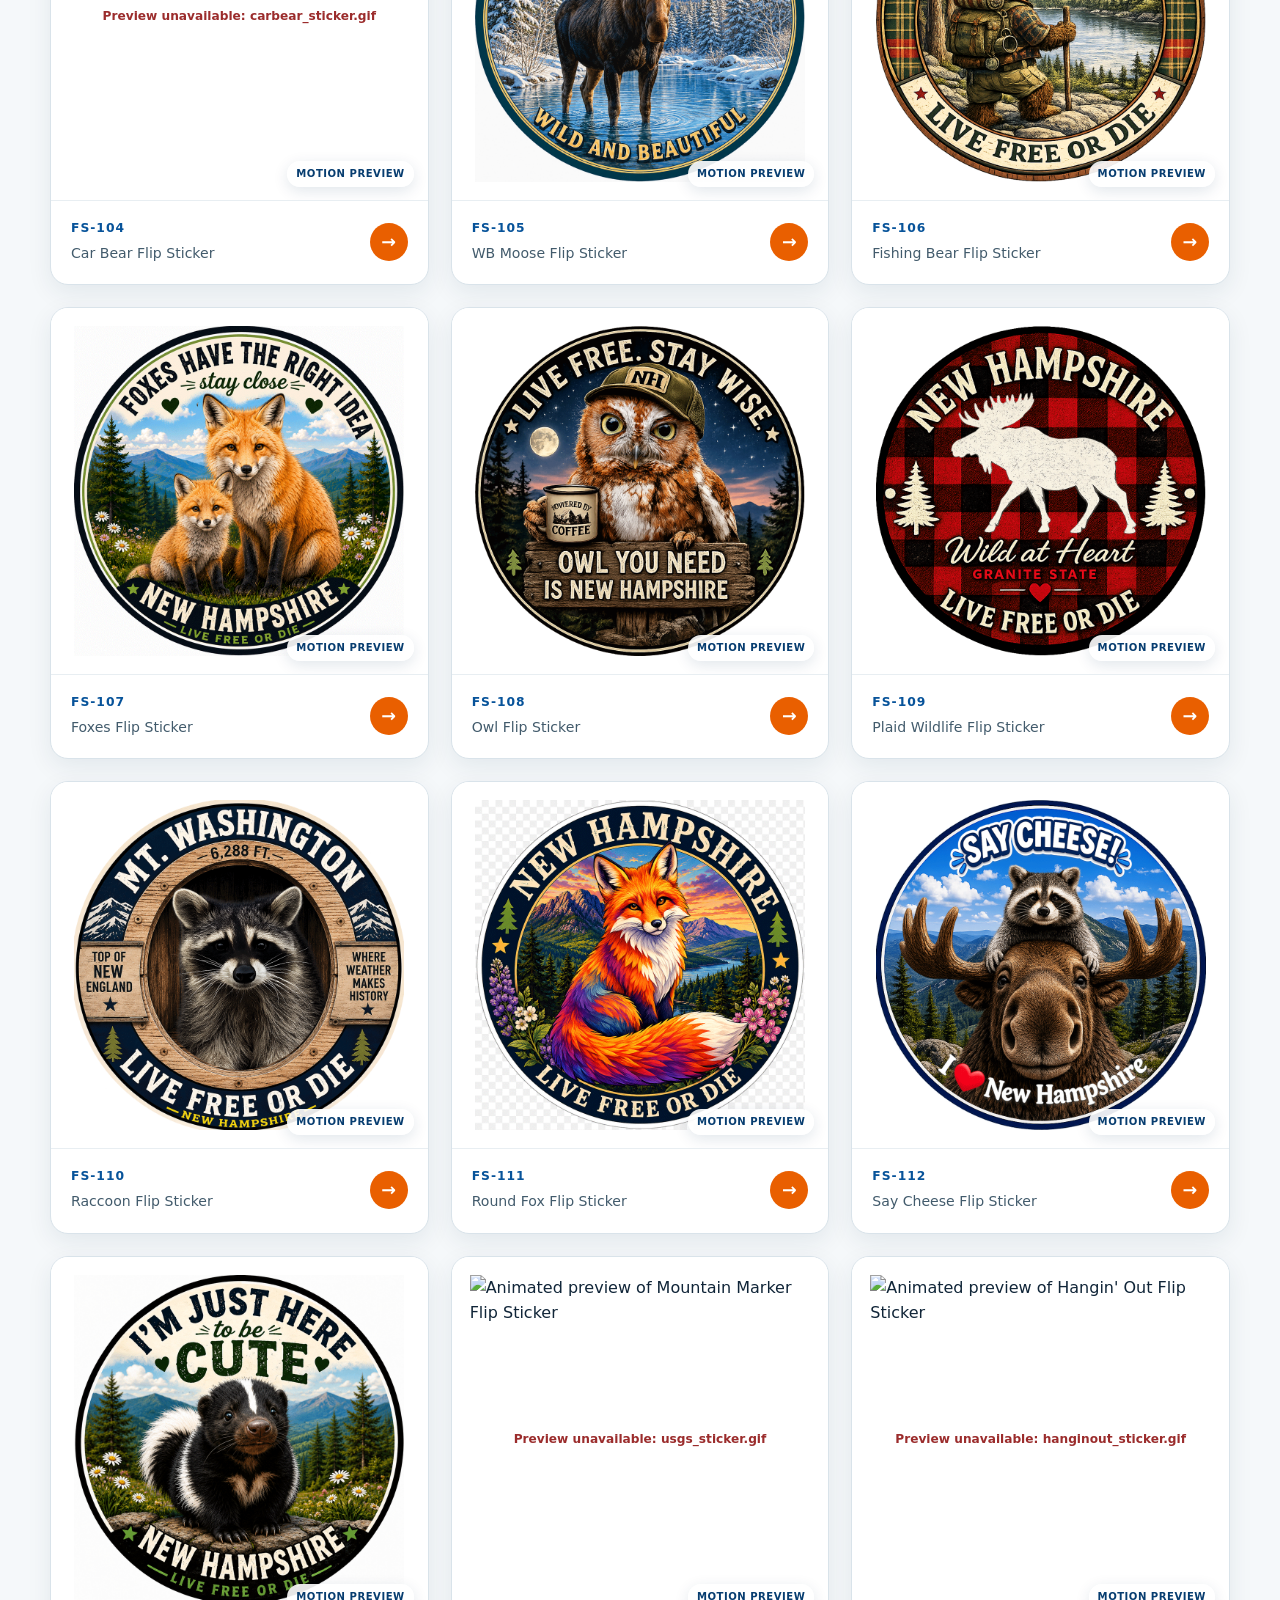
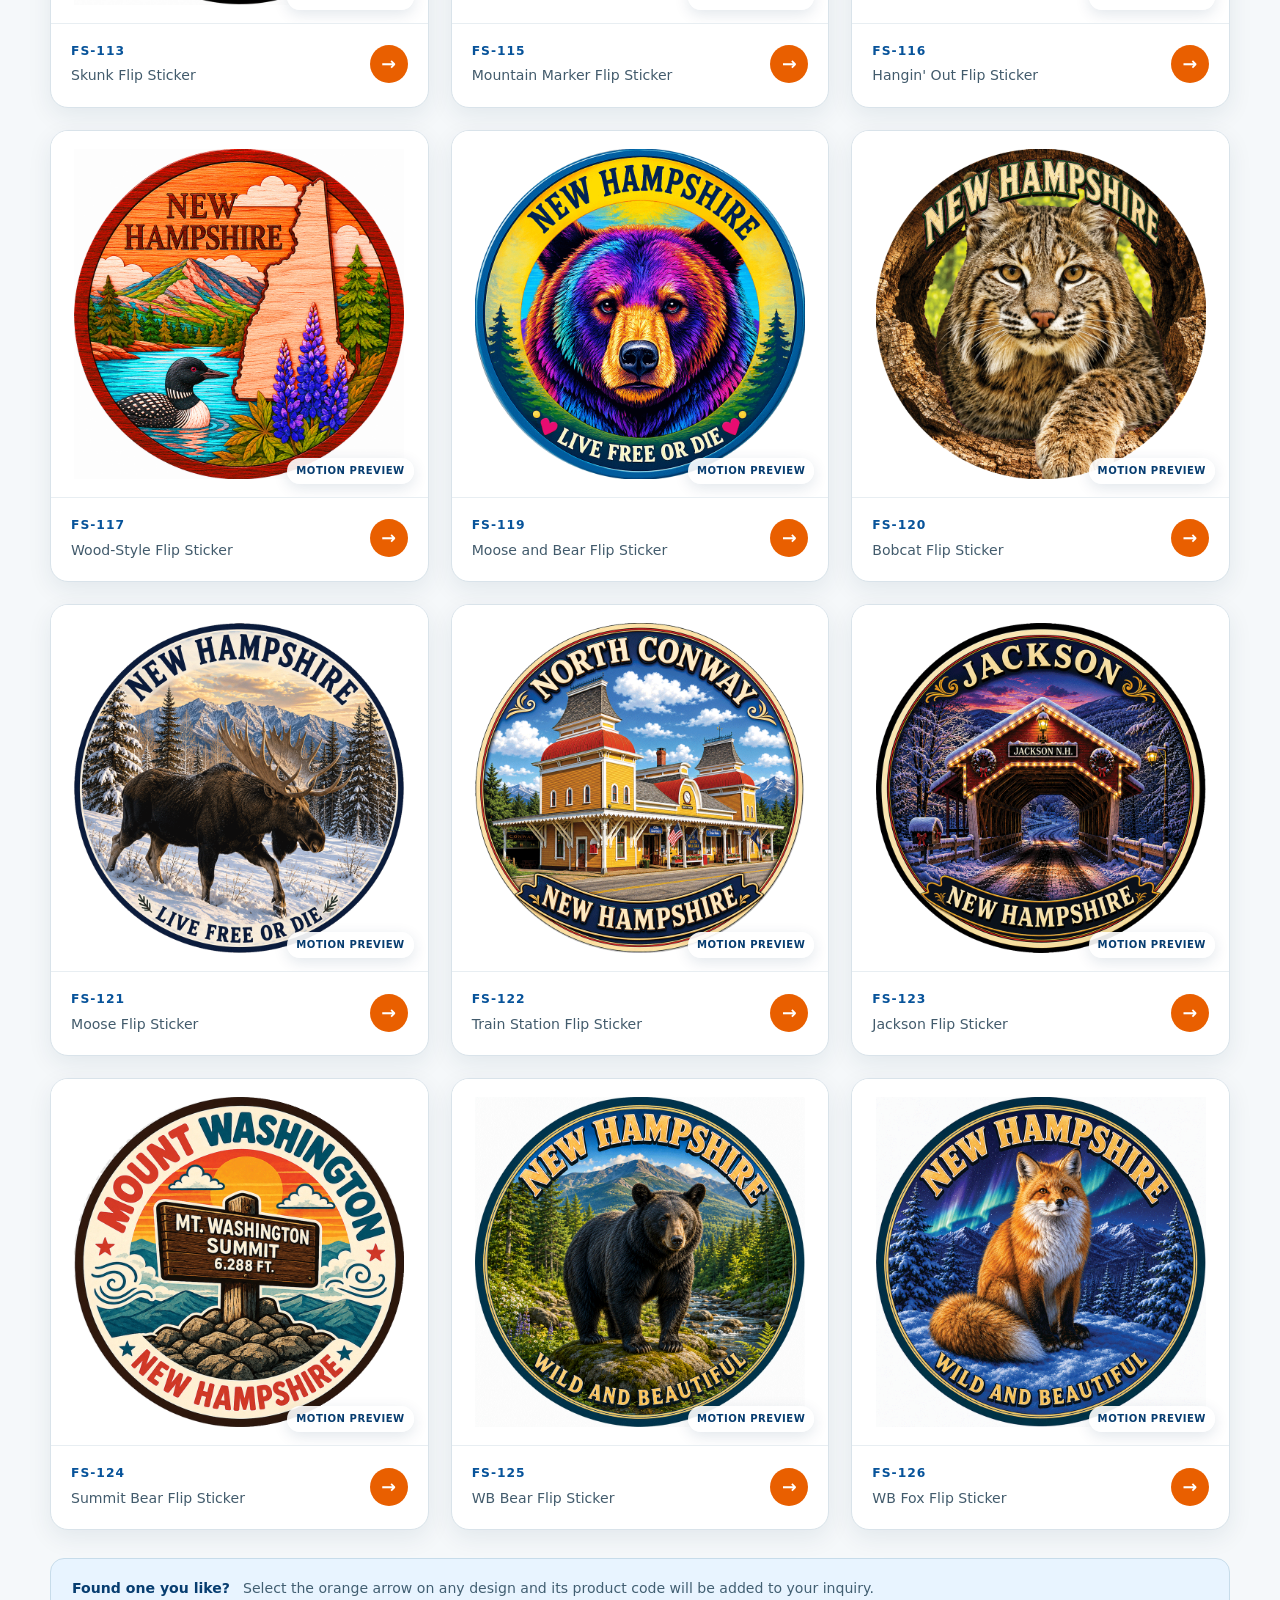
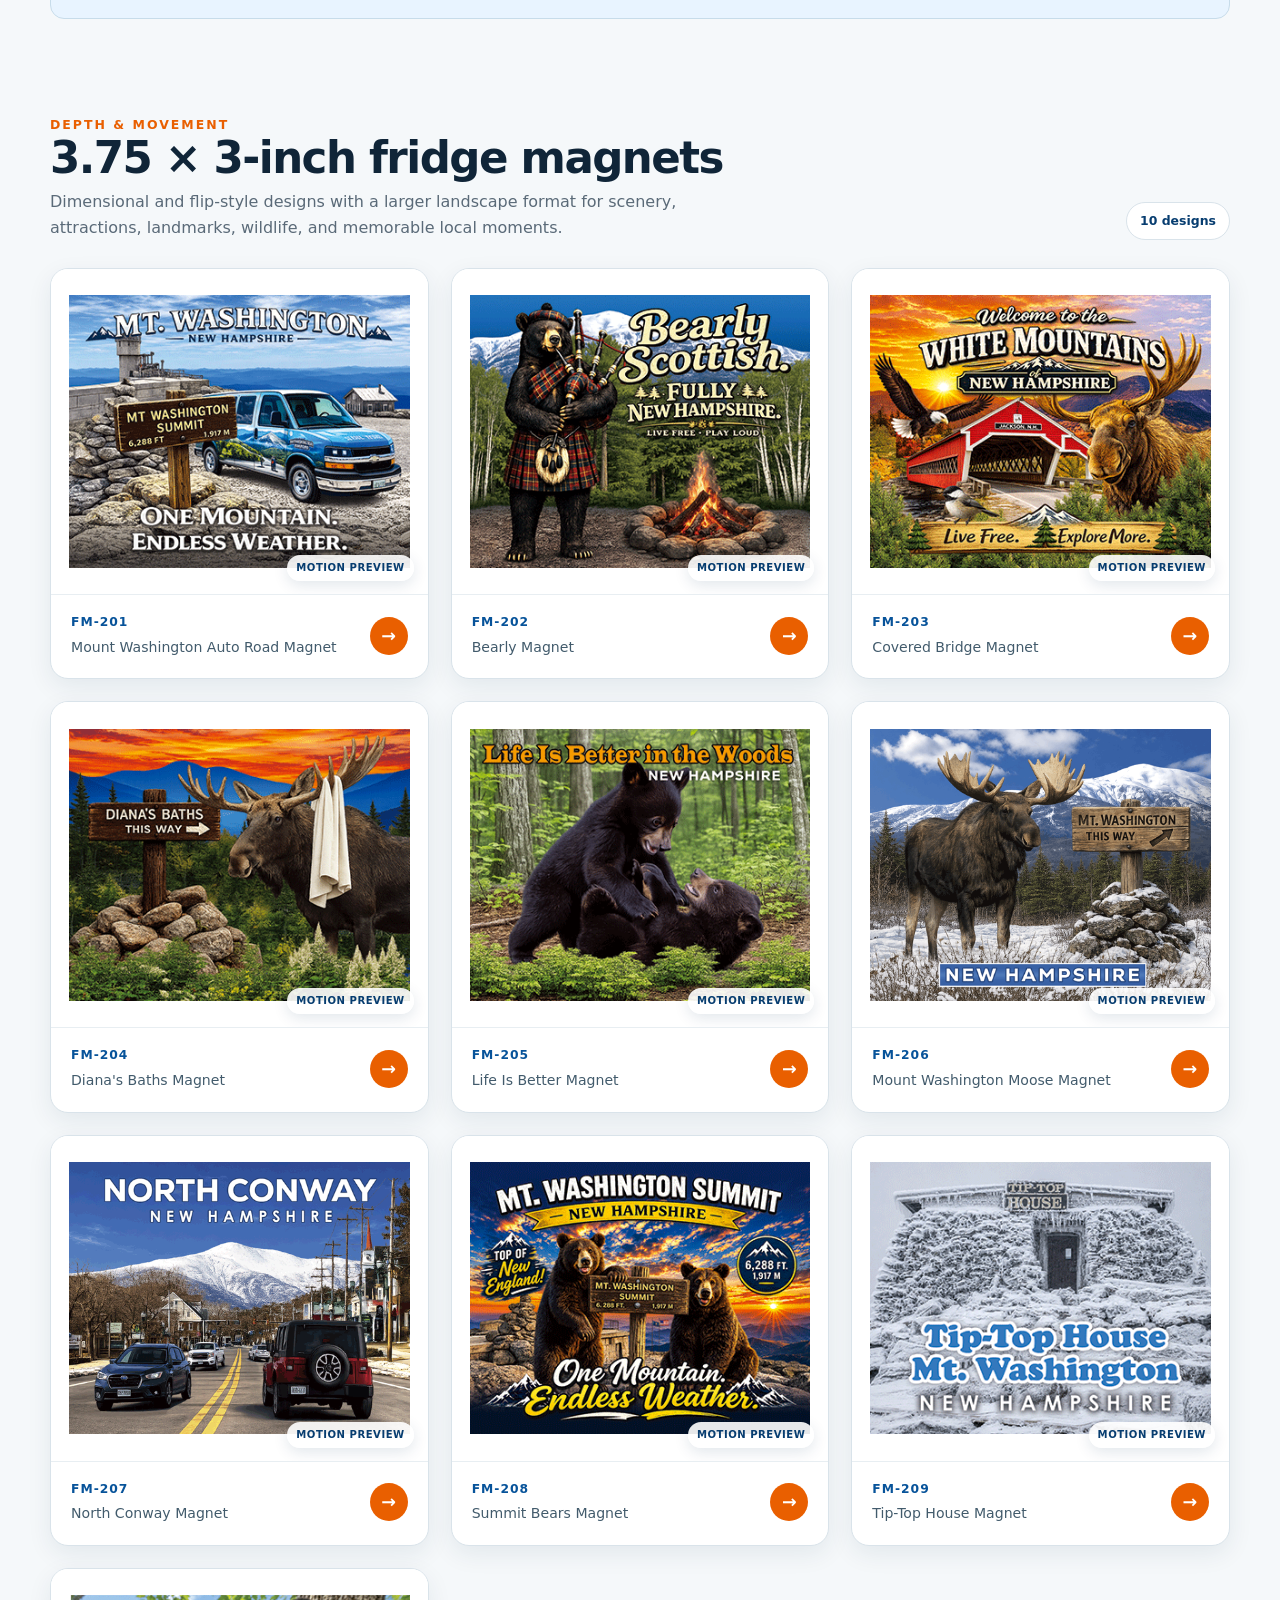
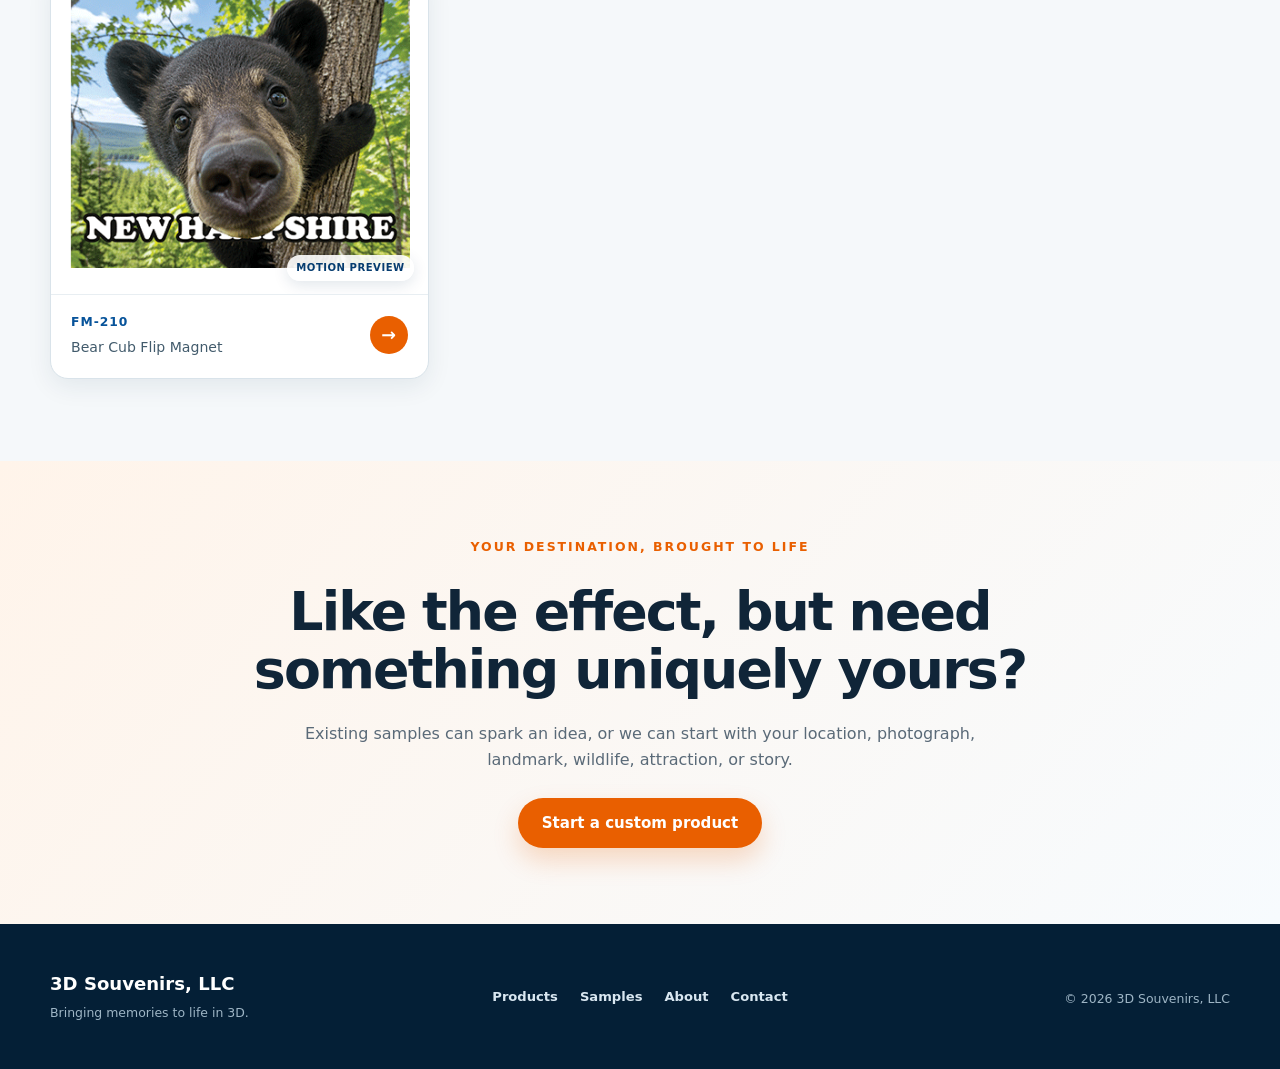
==== commit f3f47ee1: "Replace Feed the Bear Flip Sticker (FS-105) with WB Moose Flip Sticker" ====
--- a/samples/index.html
+++ b/samples/index.html
@@ -176,7 +176,7 @@
             ["FS-102", "Bear Mouth Flip Sticker", "bearmouth_sticker.gif"],
             ["FS-103", "Blue and Orange Flip Sticker", "blueorange_sticker.gif"],
             ["FS-104", "Car Bear Flip Sticker", "carbear_sticker.gif"],
-            ["FS-105", "Feed the Bear Flip Sticker", "feedthebear_sticker.gif"],
+            ["FS-105", "WB Moose Flip Sticker", "wb_moose_sticker.gif"],
             ["FS-106", "Fishing Bear Flip Sticker", "fishingbear_sticker.gif"],
             ["FS-107", "Foxes Flip Sticker", "foxes_stickers.gif"],
             ["FS-108", "Owl Flip Sticker", "owl_sticker.gif"],
